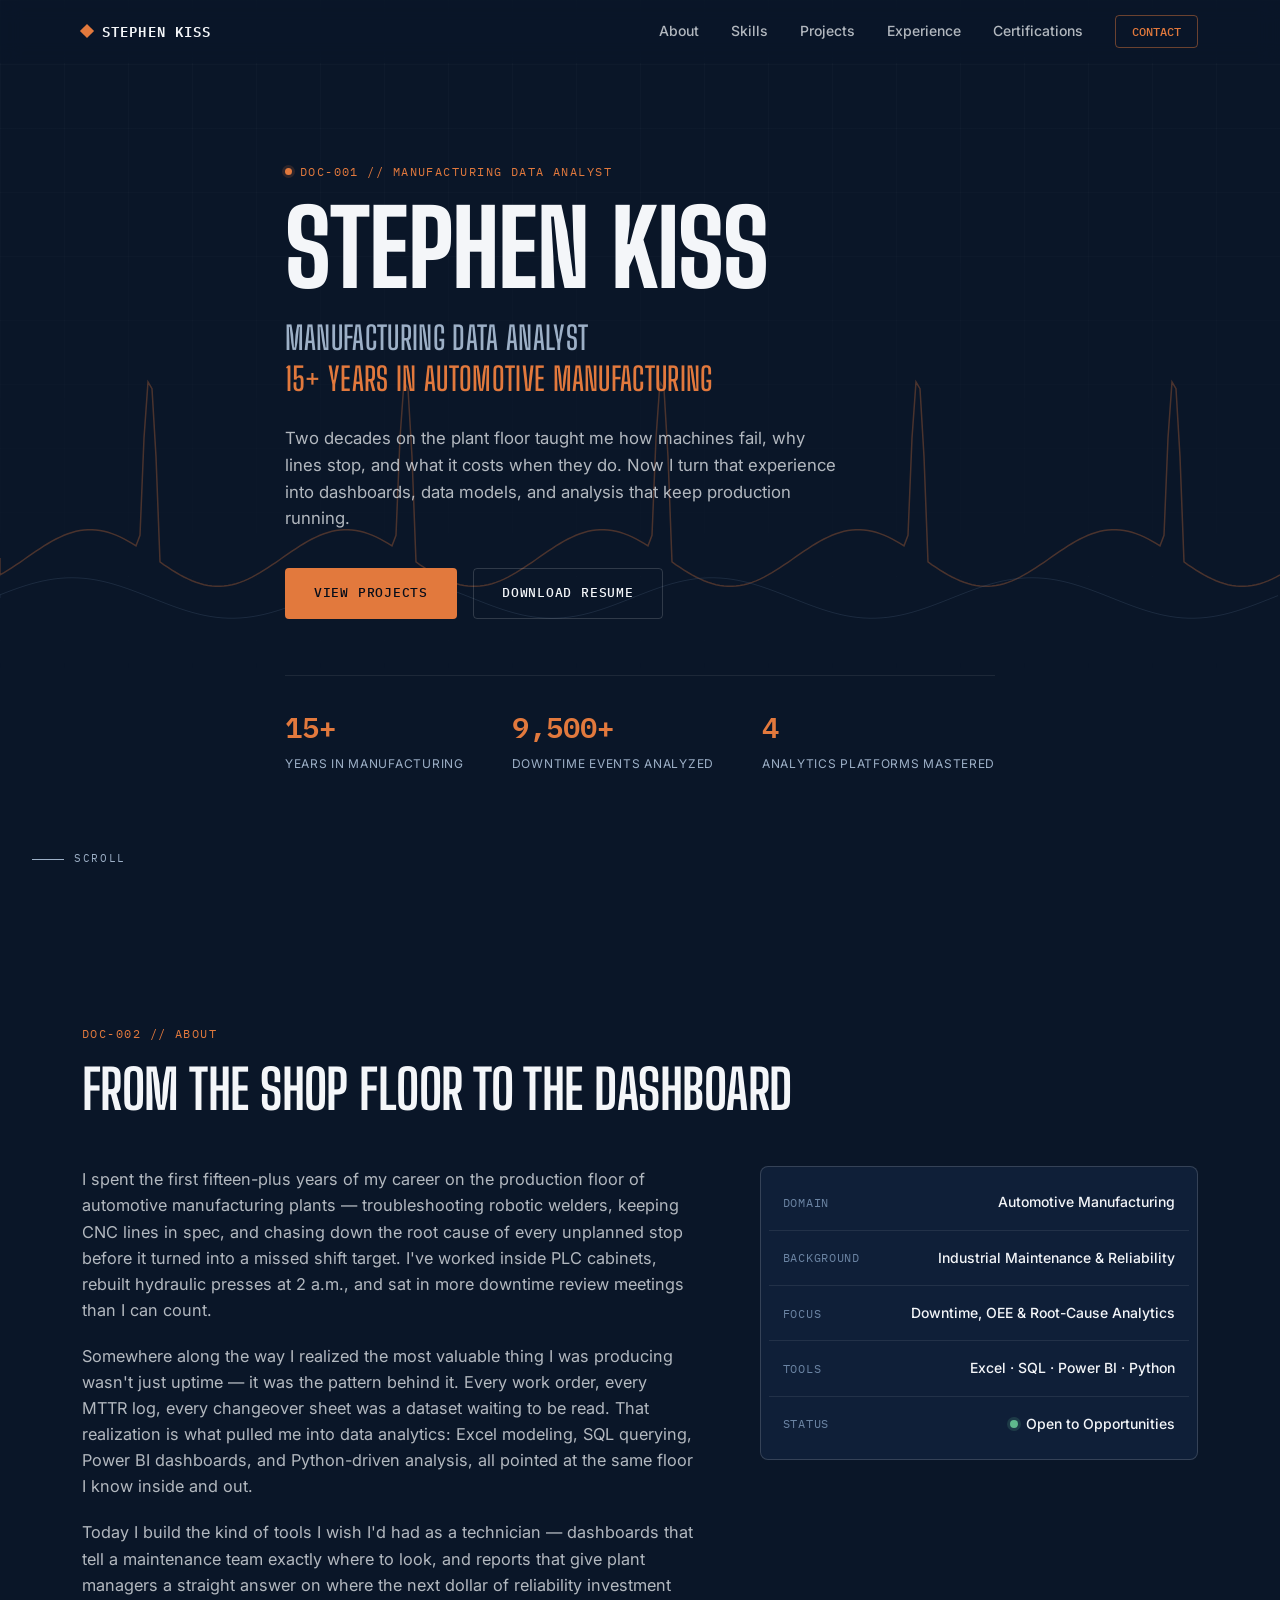
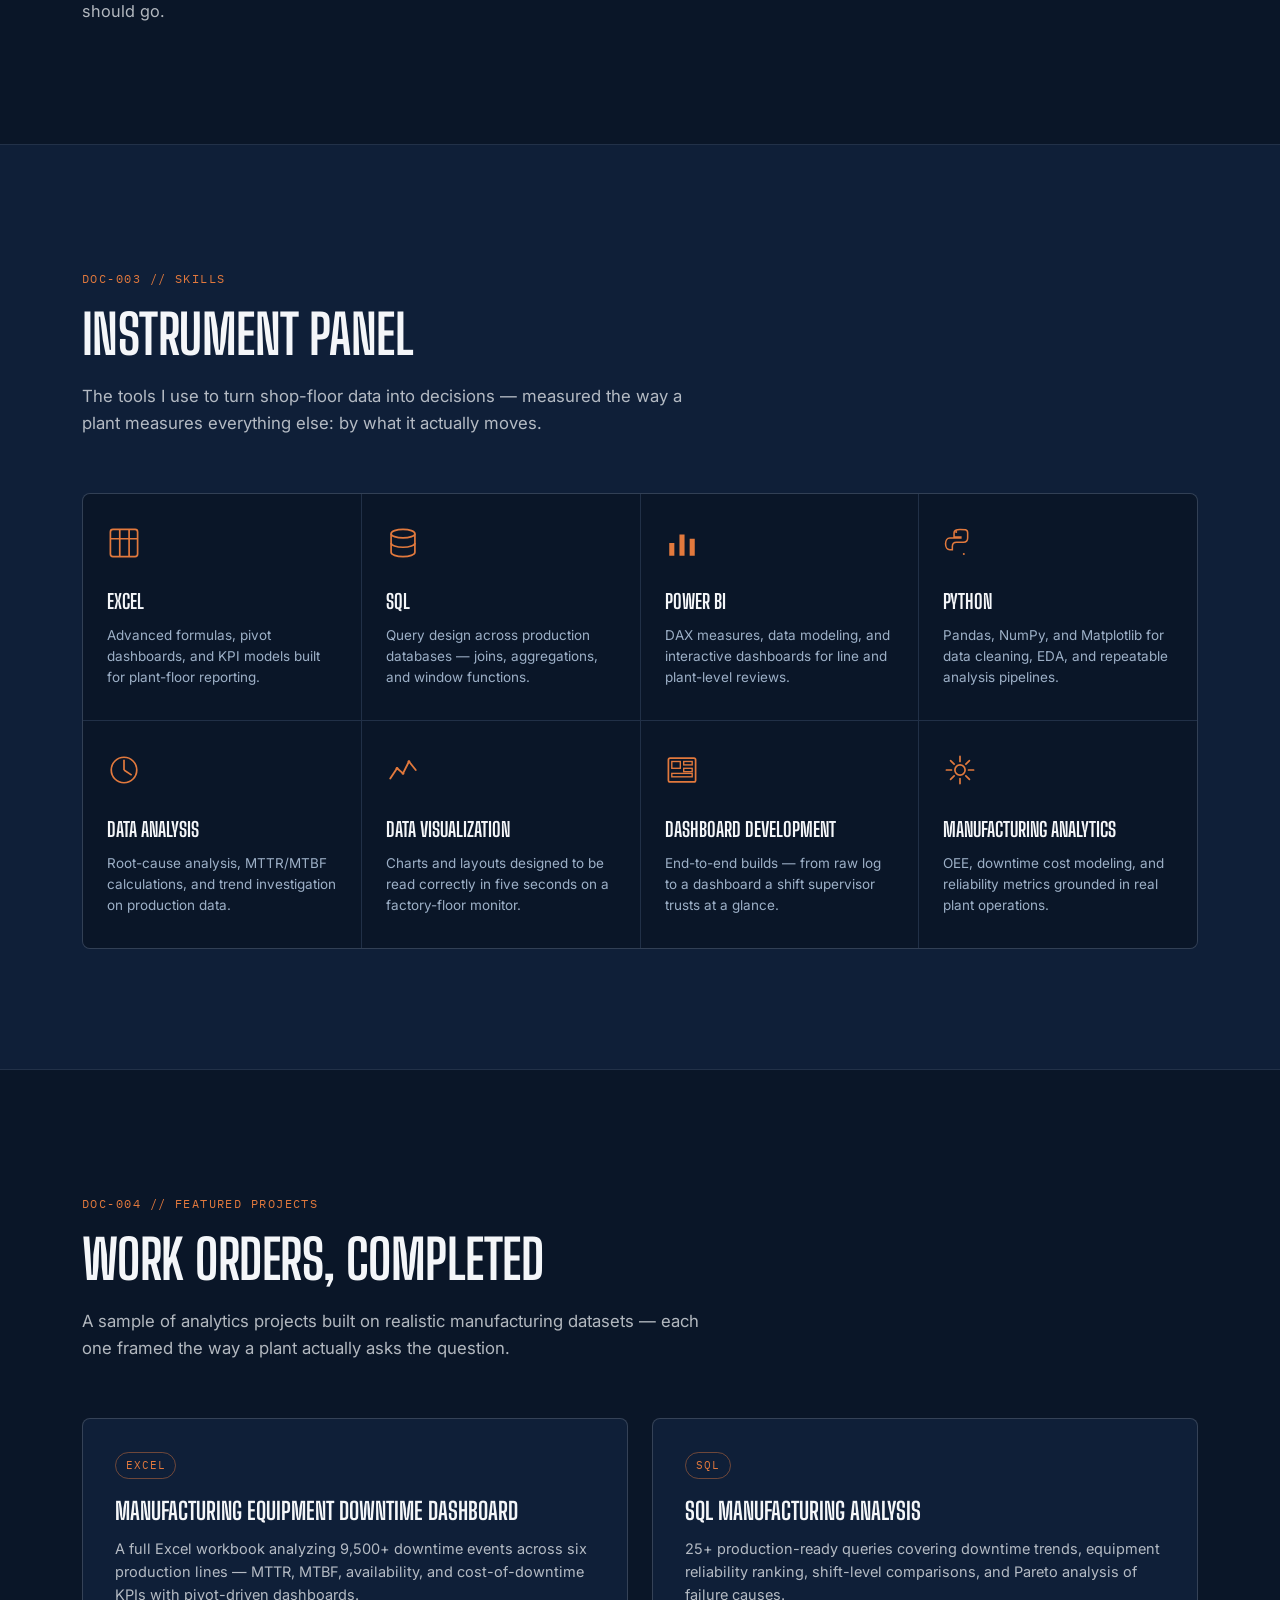
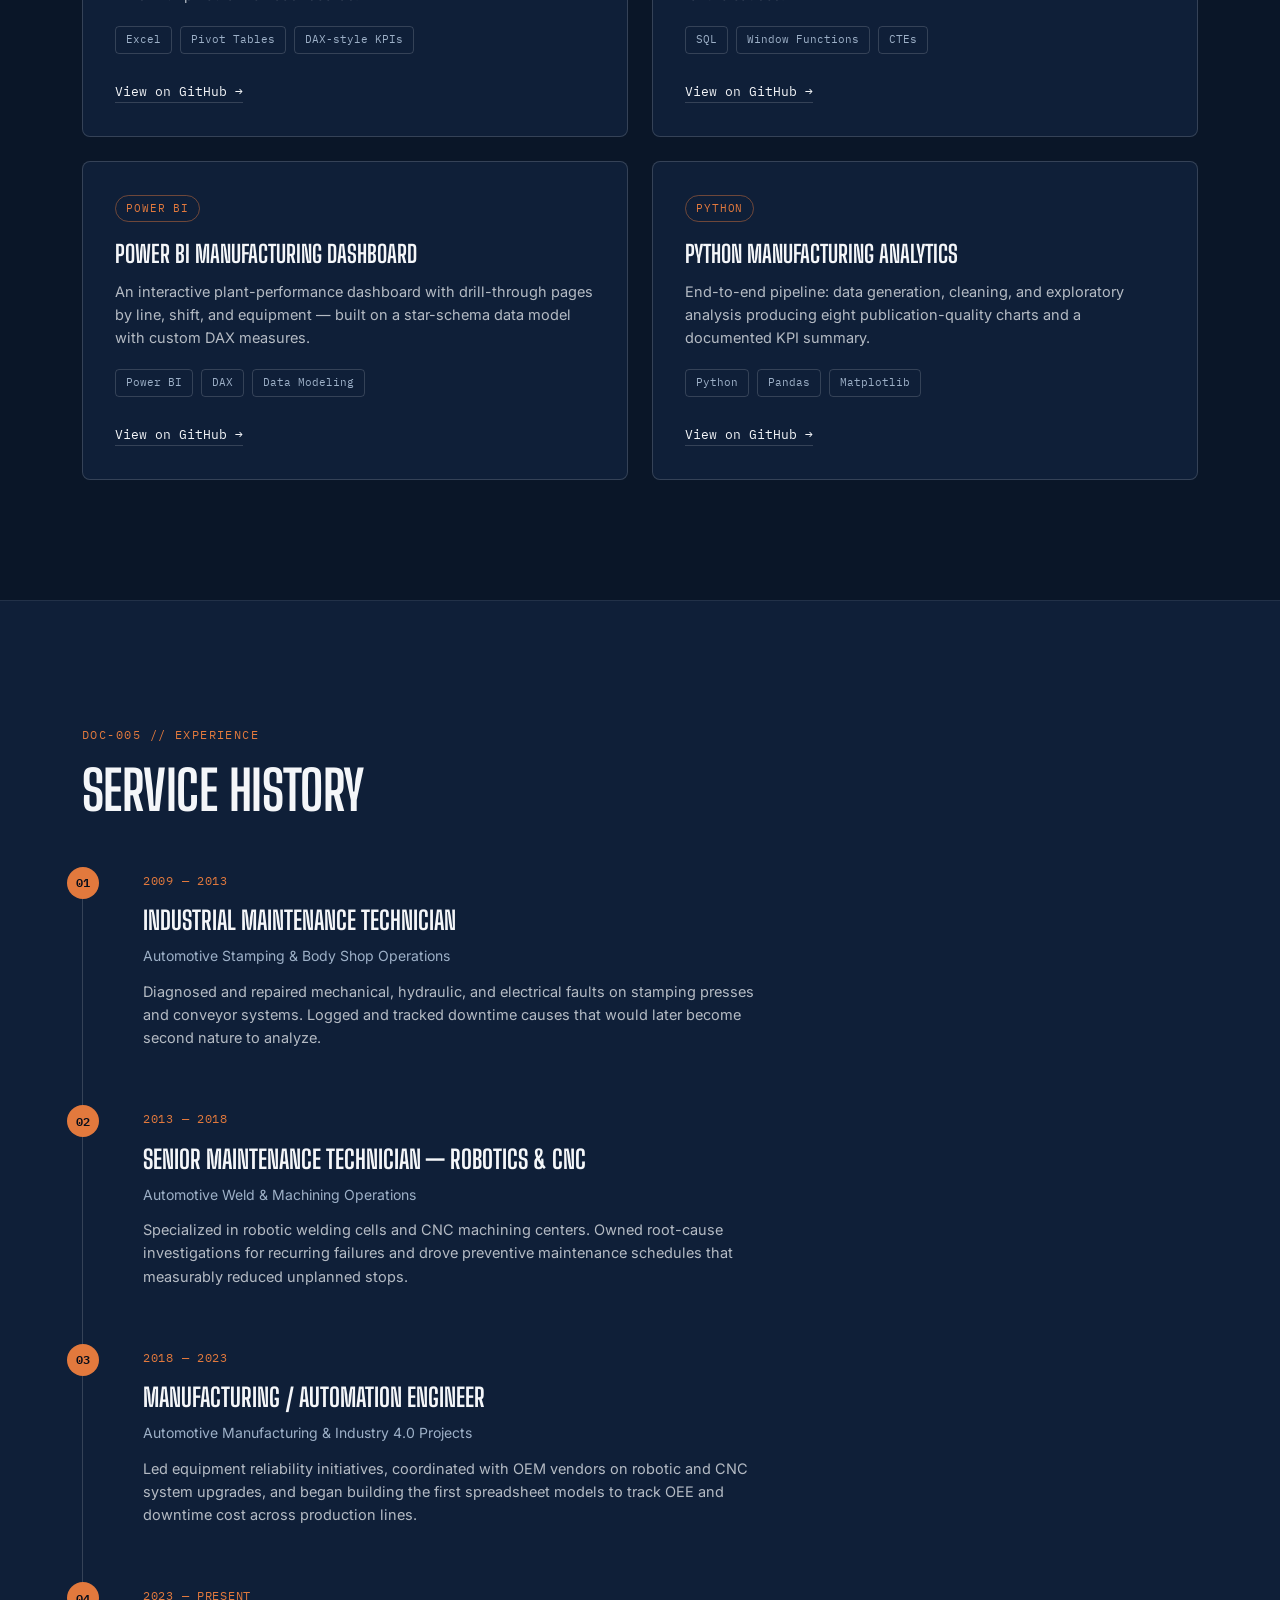
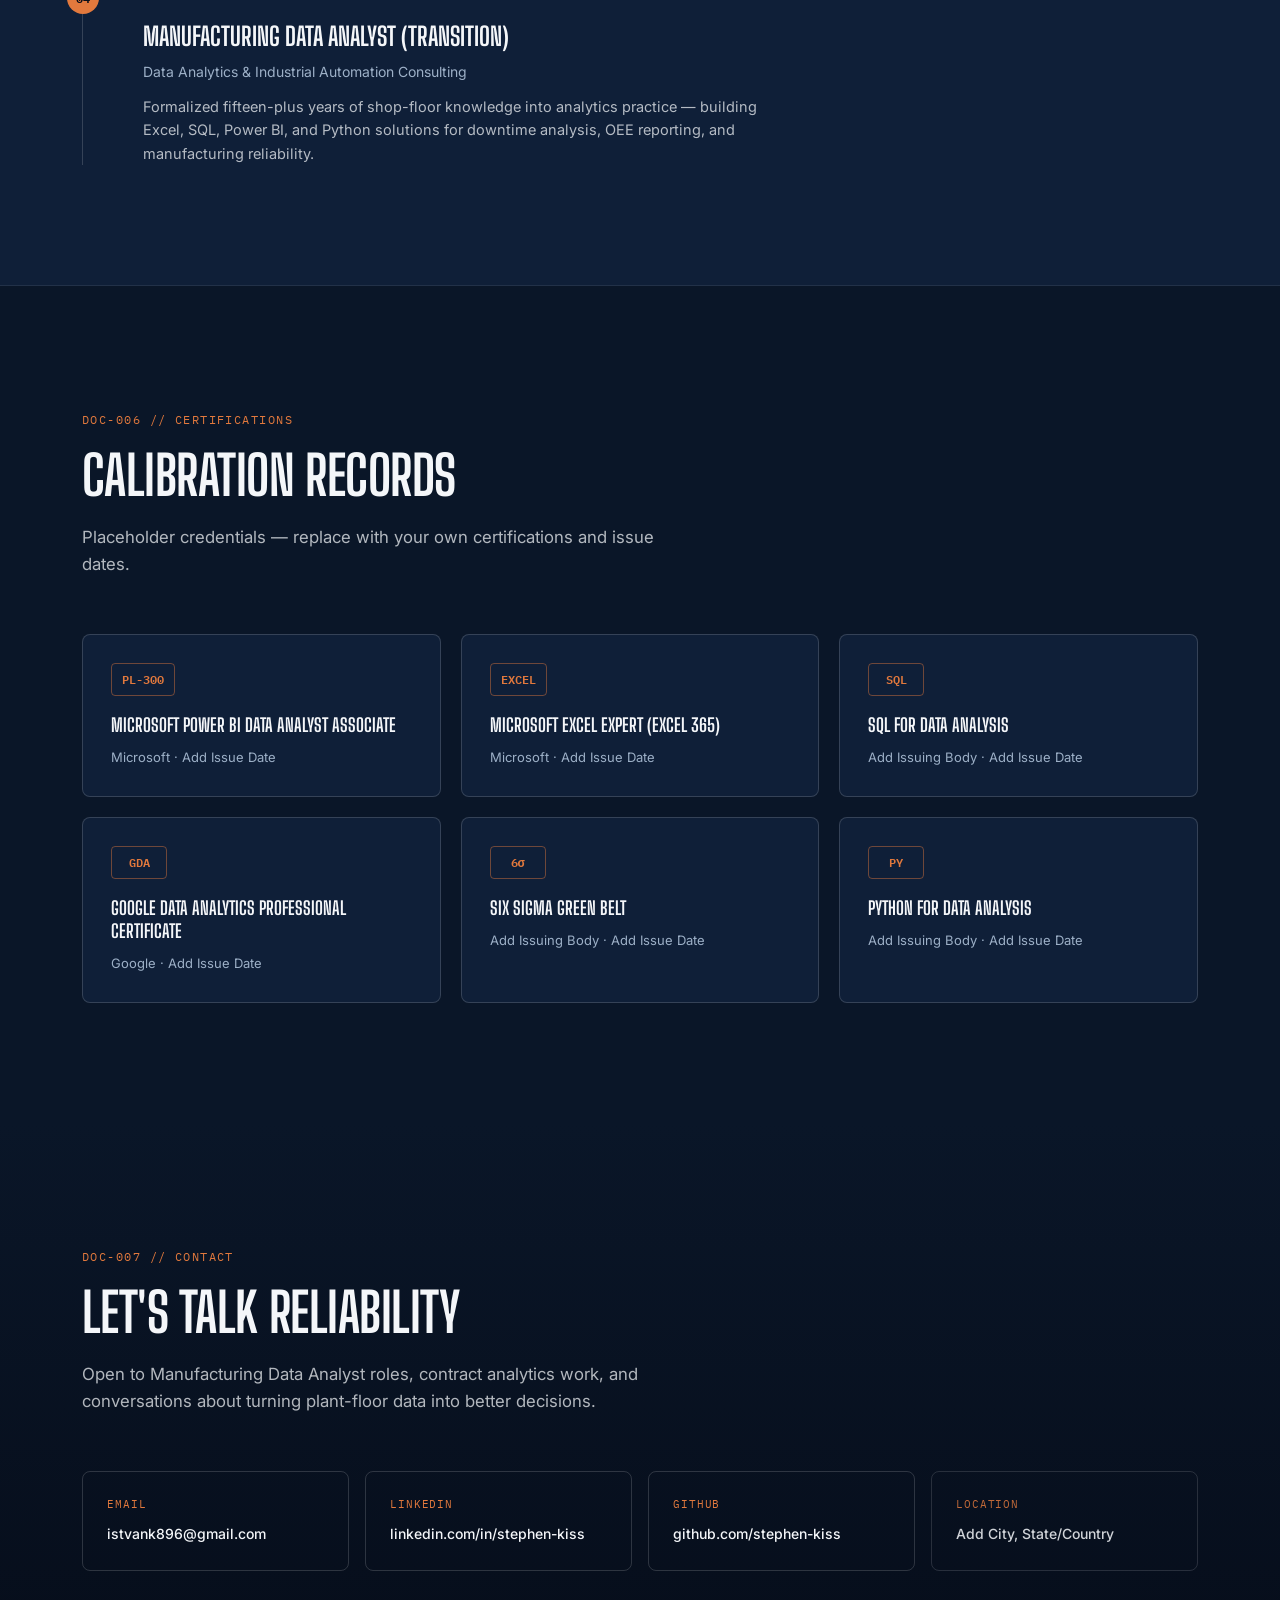
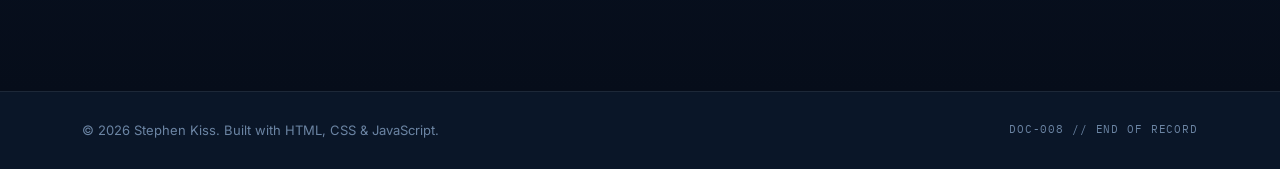
==== portfolio/index.html @ b5f0f5fe "Add files via upload" ====
<!DOCTYPE html>
<html lang="en">
<head>
  <meta charset="UTF-8">
  <meta name="viewport" content="width=device-width, initial-scale=1.0">
  <title>Stephen Kiss | Manufacturing Data Analyst</title>
  <meta name="description" content="Stephen Kiss — Manufacturing Data Analyst with 15+ years in automotive manufacturing and industrial maintenance. Specializing in Excel, SQL, Power BI, and Python for downtime, OEE, and reliability analytics.">
  <meta name="keywords" content="Manufacturing Data Analyst, Automotive Manufacturing, Industrial Maintenance, Power BI, SQL, Excel, Python, OEE, Downtime Analysis, Data Analytics">
  <meta name="author" content="Stephen Kiss">

  <!-- Open Graph -->
  <meta property="og:title" content="Stephen Kiss | Manufacturing Data Analyst">
  <meta property="og:description" content="15+ years in automotive manufacturing and industrial maintenance, now building data-driven solutions in Excel, SQL, Power BI, and Python.">
  <meta property="og:type" content="website">

  <link rel="icon" type="image/svg+xml" href="assets/favicon.svg">

  <!-- Fonts: Big Shoulders (display/industrial), Inter (body), IBM Plex Mono (data/spec labels) -->
  <link rel="preconnect" href="https://fonts.googleapis.com">
  <link rel="preconnect" href="https://fonts.gstatic.com" crossorigin>
  <link href="https://fonts.googleapis.com/css2?family=Big+Shoulders+Display:wght@600;700;800&family=Inter:wght@400;500;600;700&family=IBM+Plex+Mono:wght@400;500;600&display=swap" rel="stylesheet">

  <link rel="stylesheet" href="css/style.css">
</head>
<body>

  <!-- ===================== BLUEPRINT GRID BACKGROUND ===================== -->
  <div class="blueprint-grid" aria-hidden="true"></div>

  <!-- ===================== STICKY NAVIGATION ===================== -->
  <header class="site-header" id="site-header">
    <nav class="navbar" aria-label="Primary navigation">
      <a href="#top" class="navbar__brand">
        <span class="navbar__brand-mark" aria-hidden="true"></span>
        STEPHEN KISS
      </a>

      <button class="navbar__toggle" id="navToggle" aria-label="Toggle navigation menu" aria-expanded="false" aria-controls="navMenu">
        <span></span><span></span><span></span>
      </button>

      <ul class="navbar__menu" id="navMenu">
        <li><a href="#about" class="navbar__link">About</a></li>
        <li><a href="#skills" class="navbar__link">Skills</a></li>
        <li><a href="#projects" class="navbar__link">Projects</a></li>
        <li><a href="#experience" class="navbar__link">Experience</a></li>
        <li><a href="#certifications" class="navbar__link">Certifications</a></li>
        <li><a href="#contact" class="navbar__link navbar__link--cta">Contact</a></li>
      </ul>
    </nav>
  </header>

  <main id="top">

    <!-- ===================== HERO ===================== -->
    <section class="hero" id="hero">
      <canvas id="signalCanvas" class="hero__signal" aria-hidden="true"></canvas>

      <div class="hero__content container">
        <p class="eyebrow" data-reveal>
          <span class="eyebrow__dot" aria-hidden="true"></span>
          DOC-001 // MANUFACTURING DATA ANALYST
        </p>

        <h1 class="hero__name" data-reveal>Stephen Kiss</h1>

        <p class="hero__headline" data-reveal>
          Manufacturing Data Analyst<br>
          <span class="hero__headline-accent">15+ Years in Automotive Manufacturing</span>
        </p>

        <p class="hero__sub" data-reveal>
          Two decades on the plant floor taught me how machines fail, why lines stop,
          and what it costs when they do. Now I turn that experience into dashboards,
          data models, and analysis that keep production running.
        </p>

        <div class="hero__cta" data-reveal>
          <a href="#projects" class="btn btn--primary">View Projects</a>
          <a href="assets/Stephen-Kiss-Resume.pdf" class="btn btn--ghost" download>Download Resume</a>
        </div>

        <div class="hero__stats" data-reveal>
          <div class="stat">
            <span class="stat__value">15+</span>
            <span class="stat__label">Years in Manufacturing</span>
          </div>
          <div class="stat">
            <span class="stat__value">9,500+</span>
            <span class="stat__label">Downtime Events Analyzed</span>
          </div>
          <div class="stat">
            <span class="stat__value">4</span>
            <span class="stat__label">Analytics Platforms Mastered</span>
          </div>
        </div>
      </div>

      <a href="#about" class="scroll-cue" aria-label="Scroll to About section">
        <span class="scroll-cue__line"></span>
        SCROLL
      </a>
    </section>

    <!-- ===================== ABOUT ===================== -->
    <section class="section" id="about">
      <div class="container">
        <p class="eyebrow eyebrow--dark" data-reveal>DOC-002 // ABOUT</p>
        <h2 class="section__title" data-reveal>From the Shop Floor to the Dashboard</h2>

        <div class="about__grid">
          <div class="about__text" data-reveal>
            <p>
              I spent the first fifteen-plus years of my career on the production floor of automotive
              manufacturing plants &mdash; troubleshooting robotic welders, keeping CNC lines in
              spec, and chasing down the root cause of every unplanned stop before it turned into
              a missed shift target. I've worked inside PLC cabinets, rebuilt hydraulic presses at
              2 a.m., and sat in more downtime review meetings than I can count.
            </p>
            <p>
              Somewhere along the way I realized the most valuable thing I was producing wasn't
              just uptime &mdash; it was the pattern behind it. Every work order, every MTTR log,
              every changeover sheet was a dataset waiting to be read. That realization is what
              pulled me into data analytics: Excel modeling, SQL querying, Power BI dashboards,
              and Python-driven analysis, all pointed at the same floor I know inside and out.
            </p>
            <p>
              Today I build the kind of tools I wish I'd had as a technician &mdash; dashboards
              that tell a maintenance team exactly where to look, and reports that give plant
              managers a straight answer on where the next dollar of reliability investment
              should go.
            </p>
          </div>

          <div class="about__panel" data-reveal>
            <div class="spec-card">
              <div class="spec-card__row">
                <span class="spec-card__label">Domain</span>
                <span class="spec-card__value">Automotive Manufacturing</span>
              </div>
              <div class="spec-card__row">
                <span class="spec-card__label">Background</span>
                <span class="spec-card__value">Industrial Maintenance &amp; Reliability</span>
              </div>
              <div class="spec-card__row">
                <span class="spec-card__label">Focus</span>
                <span class="spec-card__value">Downtime, OEE &amp; Root-Cause Analytics</span>
              </div>
              <div class="spec-card__row">
                <span class="spec-card__label">Tools</span>
                <span class="spec-card__value">Excel &middot; SQL &middot; Power BI &middot; Python</span>
              </div>
              <div class="spec-card__row">
                <span class="spec-card__label">Status</span>
                <span class="spec-card__value">
                  <span class="status-dot" aria-hidden="true"></span>Open to Opportunities
                </span>
              </div>
            </div>
          </div>
        </div>
      </div>
    </section>

    <!-- ===================== SKILLS ===================== -->
    <section class="section section--alt" id="skills">
      <div class="container">
        <p class="eyebrow eyebrow--dark" data-reveal>DOC-003 // SKILLS</p>
        <h2 class="section__title" data-reveal>Instrument Panel</h2>
        <p class="section__intro" data-reveal>
          The tools I use to turn shop-floor data into decisions &mdash; measured the way a
          plant measures everything else: by what it actually moves.
        </p>

        <div class="skills-grid" data-reveal>

          <div class="skill-card">
            <svg class="skill-card__icon" viewBox="0 0 40 40" aria-hidden="true"><rect x="4" y="4" width="32" height="32" rx="3" fill="none" stroke="currentColor" stroke-width="2"/><line x1="4" y1="15" x2="36" y2="15" stroke="currentColor" stroke-width="2"/><line x1="15" y1="4" x2="15" y2="36" stroke="currentColor" stroke-width="2"/><line x1="26" y1="4" x2="26" y2="36" stroke="currentColor" stroke-width="2"/></svg>
            <h3 class="skill-card__title">Excel</h3>
            <p class="skill-card__desc">Advanced formulas, pivot dashboards, and KPI models built for plant-floor reporting.</p>
          </div>

          <div class="skill-card">
            <svg class="skill-card__icon" viewBox="0 0 40 40" aria-hidden="true"><ellipse cx="20" cy="9" rx="14" ry="5" fill="none" stroke="currentColor" stroke-width="2"/><path d="M6 9v22c0 2.8 6.3 5 14 5s14-2.2 14-5V9" fill="none" stroke="currentColor" stroke-width="2"/><path d="M6 20c0 2.8 6.3 5 14 5s14-2.2 14-5" fill="none" stroke="currentColor" stroke-width="2"/></svg>
            <h3 class="skill-card__title">SQL</h3>
            <p class="skill-card__desc">Query design across production databases &mdash; joins, aggregations, and window functions.</p>
          </div>

          <div class="skill-card">
            <svg class="skill-card__icon" viewBox="0 0 40 40" aria-hidden="true"><rect x="5" y="20" width="6" height="15" fill="currentColor"/><rect x="17" y="10" width="6" height="25" fill="currentColor"/><rect x="29" y="15" width="6" height="20" fill="currentColor"/></svg>
            <h3 class="skill-card__title">Power BI</h3>
            <p class="skill-card__desc">DAX measures, data modeling, and interactive dashboards for line and plant-level reviews.</p>
          </div>

          <div class="skill-card">
            <svg class="skill-card__icon" viewBox="0 0 40 40" aria-hidden="true"><path d="M20 4c-4 0-7 1-7 4v5h8v1H8c-3 0-5 3-5 7s2 7 5 7h3v-4c0-3 2-5 5-5h8c3 0 5-2 5-5V8c0-4-4-4-9-4z" fill="none" stroke="currentColor" stroke-width="1.8"/><circle cx="15.5" cy="7" r="1.2" fill="currentColor"/><circle cx="24.5" cy="33" r="1.2" fill="currentColor"/></svg>
            <h3 class="skill-card__title">Python</h3>
            <p class="skill-card__desc">Pandas, NumPy, and Matplotlib for data cleaning, EDA, and repeatable analysis pipelines.</p>
          </div>

          <div class="skill-card">
            <svg class="skill-card__icon" viewBox="0 0 40 40" aria-hidden="true"><circle cx="20" cy="20" r="15" fill="none" stroke="currentColor" stroke-width="2"/><path d="M20 20 L20 8" stroke="currentColor" stroke-width="2"/><path d="M20 20 L29 26" stroke="currentColor" stroke-width="2"/></svg>
            <h3 class="skill-card__title">Data Analysis</h3>
            <p class="skill-card__desc">Root-cause analysis, MTTR/MTBF calculations, and trend investigation on production data.</p>
          </div>

          <div class="skill-card">
            <svg class="skill-card__icon" viewBox="0 0 40 40" aria-hidden="true"><path d="M5 30 L13 18 L20 24 L27 10 L35 20" fill="none" stroke="currentColor" stroke-width="2.2" stroke-linejoin="round" stroke-linecap="round"/><circle cx="13" cy="18" r="1.6" fill="currentColor"/><circle cx="20" cy="24" r="1.6" fill="currentColor"/><circle cx="27" cy="10" r="1.6" fill="currentColor"/></svg>
            <h3 class="skill-card__title">Data Visualization</h3>
            <p class="skill-card__desc">Charts and layouts designed to be read correctly in five seconds on a factory-floor monitor.</p>
          </div>

          <div class="skill-card">
            <svg class="skill-card__icon" viewBox="0 0 40 40" aria-hidden="true"><rect x="4" y="6" width="32" height="28" rx="2" fill="none" stroke="currentColor" stroke-width="2"/><rect x="8" y="10" width="10" height="8" fill="none" stroke="currentColor" stroke-width="1.6"/><rect x="22" y="10" width="10" height="4" fill="none" stroke="currentColor" stroke-width="1.6"/><rect x="22" y="18" width="10" height="4" fill="none" stroke="currentColor" stroke-width="1.6"/><rect x="8" y="24" width="24" height="4" fill="none" stroke="currentColor" stroke-width="1.6"/></svg>
            <h3 class="skill-card__title">Dashboard Development</h3>
            <p class="skill-card__desc">End-to-end builds &mdash; from raw log to a dashboard a shift supervisor trusts at a glance.</p>
          </div>

          <div class="skill-card">
            <svg class="skill-card__icon" viewBox="0 0 40 40" aria-hidden="true"><circle cx="20" cy="20" r="6" fill="none" stroke="currentColor" stroke-width="2"/><path d="M20 4v6M20 30v6M4 20h6M30 20h6M8.9 8.9l4.2 4.2M26.9 26.9l4.2 4.2M8.9 31.1l4.2-4.2M26.9 13.1l4.2-4.2" stroke="currentColor" stroke-width="2" stroke-linecap="round"/></svg>
            <h3 class="skill-card__title">Manufacturing Analytics</h3>
            <p class="skill-card__desc">OEE, downtime cost modeling, and reliability metrics grounded in real plant operations.</p>
          </div>

        </div>
      </div>
    </section>

    <!-- ===================== FEATURED PROJECTS ===================== -->
    <section class="section" id="projects">
      <div class="container">
        <p class="eyebrow eyebrow--dark" data-reveal>DOC-004 // FEATURED PROJECTS</p>
        <h2 class="section__title" data-reveal>Work Orders, Completed</h2>
        <p class="section__intro" data-reveal>
          A sample of analytics projects built on realistic manufacturing datasets &mdash;
          each one framed the way a plant actually asks the question.
        </p>

        <div class="projects-grid" data-reveal>

          <article class="project-card">
            <div class="project-card__corner project-card__corner--tl" aria-hidden="true"></div>
            <div class="project-card__corner project-card__corner--br" aria-hidden="true"></div>
            <span class="project-card__tag">EXCEL</span>
            <h3 class="project-card__title">Manufacturing Equipment Downtime Dashboard</h3>
            <p class="project-card__desc">
              A full Excel workbook analyzing 9,500+ downtime events across six production lines &mdash;
              MTTR, MTBF, availability, and cost-of-downtime KPIs with pivot-driven dashboards.
            </p>
            <ul class="project-card__stack">
              <li>Excel</li><li>Pivot Tables</li><li>DAX-style KPIs</li>
            </ul>
            <a href="#" class="project-card__link">View on GitHub &rarr;</a>
          </article>

          <article class="project-card">
            <div class="project-card__corner project-card__corner--tl" aria-hidden="true"></div>
            <div class="project-card__corner project-card__corner--br" aria-hidden="true"></div>
            <span class="project-card__tag">SQL</span>
            <h3 class="project-card__title">SQL Manufacturing Analysis</h3>
            <p class="project-card__desc">
              25+ production-ready queries covering downtime trends, equipment reliability ranking,
              shift-level comparisons, and Pareto analysis of failure causes.
            </p>
            <ul class="project-card__stack">
              <li>SQL</li><li>Window Functions</li><li>CTEs</li>
            </ul>
            <a href="#" class="project-card__link">View on GitHub &rarr;</a>
          </article>

          <article class="project-card">
            <div class="project-card__corner project-card__corner--tl" aria-hidden="true"></div>
            <div class="project-card__corner project-card__corner--br" aria-hidden="true"></div>
            <span class="project-card__tag">POWER BI</span>
            <h3 class="project-card__title">Power BI Manufacturing Dashboard</h3>
            <p class="project-card__desc">
              An interactive plant-performance dashboard with drill-through pages by line, shift,
              and equipment &mdash; built on a star-schema data model with custom DAX measures.
            </p>
            <ul class="project-card__stack">
              <li>Power BI</li><li>DAX</li><li>Data Modeling</li>
            </ul>
            <a href="#" class="project-card__link">View on GitHub &rarr;</a>
          </article>

          <article class="project-card">
            <div class="project-card__corner project-card__corner--tl" aria-hidden="true"></div>
            <div class="project-card__corner project-card__corner--br" aria-hidden="true"></div>
            <span class="project-card__tag">PYTHON</span>
            <h3 class="project-card__title">Python Manufacturing Analytics</h3>
            <p class="project-card__desc">
              End-to-end pipeline: data generation, cleaning, and exploratory analysis producing
              eight publication-quality charts and a documented KPI summary.
            </p>
            <ul class="project-card__stack">
              <li>Python</li><li>Pandas</li><li>Matplotlib</li>
            </ul>
            <a href="#" class="project-card__link">View on GitHub &rarr;</a>
          </article>

        </div>
      </div>
    </section>

    <!-- ===================== EXPERIENCE TIMELINE ===================== -->
    <section class="section section--alt" id="experience">
      <div class="container">
        <p class="eyebrow eyebrow--dark" data-reveal>DOC-005 // EXPERIENCE</p>
        <h2 class="section__title" data-reveal>Service History</h2>

        <ol class="timeline" data-reveal>
          <li class="timeline__item">
            <span class="timeline__marker">01</span>
            <div class="timeline__content">
              <span class="timeline__date">2009 &mdash; 2013</span>
              <h3 class="timeline__role">Industrial Maintenance Technician</h3>
              <p class="timeline__org">Automotive Stamping &amp; Body Shop Operations</p>
              <p class="timeline__desc">
                Diagnosed and repaired mechanical, hydraulic, and electrical faults on stamping
                presses and conveyor systems. Logged and tracked downtime causes that would later
                become second nature to analyze.
              </p>
            </div>
          </li>

          <li class="timeline__item">
            <span class="timeline__marker">02</span>
            <div class="timeline__content">
              <span class="timeline__date">2013 &mdash; 2018</span>
              <h3 class="timeline__role">Senior Maintenance Technician &mdash; Robotics &amp; CNC</h3>
              <p class="timeline__org">Automotive Weld &amp; Machining Operations</p>
              <p class="timeline__desc">
                Specialized in robotic welding cells and CNC machining centers. Owned root-cause
                investigations for recurring failures and drove preventive maintenance schedules
                that measurably reduced unplanned stops.
              </p>
            </div>
          </li>

          <li class="timeline__item">
            <span class="timeline__marker">03</span>
            <div class="timeline__content">
              <span class="timeline__date">2018 &mdash; 2023</span>
              <h3 class="timeline__role">Manufacturing / Automation Engineer</h3>
              <p class="timeline__org">Automotive Manufacturing &amp; Industry 4.0 Projects</p>
              <p class="timeline__desc">
                Led equipment reliability initiatives, coordinated with OEM vendors on robotic
                and CNC system upgrades, and began building the first spreadsheet models to
                track OEE and downtime cost across production lines.
              </p>
            </div>
          </li>

          <li class="timeline__item">
            <span class="timeline__marker">04</span>
            <div class="timeline__content">
              <span class="timeline__date">2023 &mdash; Present</span>
              <h3 class="timeline__role">Manufacturing Data Analyst (Transition)</h3>
              <p class="timeline__org">Data Analytics &amp; Industrial Automation Consulting</p>
              <p class="timeline__desc">
                Formalized fifteen-plus years of shop-floor knowledge into analytics practice &mdash;
                building Excel, SQL, Power BI, and Python solutions for downtime analysis, OEE
                reporting, and manufacturing reliability.
              </p>
            </div>
          </li>
        </ol>
      </div>
    </section>

    <!-- ===================== CERTIFICATIONS ===================== -->
    <section class="section" id="certifications">
      <div class="container">
        <p class="eyebrow eyebrow--dark" data-reveal>DOC-006 // CERTIFICATIONS</p>
        <h2 class="section__title" data-reveal>Calibration Records</h2>
        <p class="section__intro" data-reveal>
          Placeholder credentials &mdash; replace with your own certifications and issue dates.
        </p>

        <div class="certs-grid" data-reveal>
          <div class="cert-card">
            <span class="cert-card__badge">PL-300</span>
            <h3 class="cert-card__title">Microsoft Power BI Data Analyst Associate</h3>
            <p class="cert-card__issuer">Microsoft &middot; Add Issue Date</p>
          </div>
          <div class="cert-card">
            <span class="cert-card__badge">EXCEL</span>
            <h3 class="cert-card__title">Microsoft Excel Expert (Excel 365)</h3>
            <p class="cert-card__issuer">Microsoft &middot; Add Issue Date</p>
          </div>
          <div class="cert-card">
            <span class="cert-card__badge">SQL</span>
            <h3 class="cert-card__title">SQL for Data Analysis</h3>
            <p class="cert-card__issuer">Add Issuing Body &middot; Add Issue Date</p>
          </div>
          <div class="cert-card">
            <span class="cert-card__badge">GDA</span>
            <h3 class="cert-card__title">Google Data Analytics Professional Certificate</h3>
            <p class="cert-card__issuer">Google &middot; Add Issue Date</p>
          </div>
          <div class="cert-card">
            <span class="cert-card__badge">6&sigma;</span>
            <h3 class="cert-card__title">Six Sigma Green Belt</h3>
            <p class="cert-card__issuer">Add Issuing Body &middot; Add Issue Date</p>
          </div>
          <div class="cert-card">
            <span class="cert-card__badge">PY</span>
            <h3 class="cert-card__title">Python for Data Analysis</h3>
            <p class="cert-card__issuer">Add Issuing Body &middot; Add Issue Date</p>
          </div>
        </div>
      </div>
    </section>

    <!-- ===================== CONTACT ===================== -->
    <section class="section section--contact" id="contact">
      <div class="container">
        <p class="eyebrow" data-reveal>DOC-007 // CONTACT</p>
        <h2 class="section__title section__title--light" data-reveal>Let's Talk Reliability</h2>
        <p class="section__intro section__intro--light" data-reveal>
          Open to Manufacturing Data Analyst roles, contract analytics work, and conversations
          about turning plant-floor data into better decisions.
        </p>

        <div class="contact-grid" data-reveal>
          <a href="mailto:istvank896@gmail.com" class="contact-card">
            <span class="contact-card__label">Email</span>
            <span class="contact-card__value">istvank896@gmail.com</span>
          </a>
          <a href="https://www.linkedin.com/in/kiss-istvan-a5072ab1/" target="_blank" rel="noopener noreferrer" class="contact-card">
            <span class="contact-card__label">LinkedIn</span>
            <span class="contact-card__value">linkedin.com/in/stephen-kiss</span>
          </a>
          <a href="https://github.com/stephen-kiss" target="_blank" rel="noopener noreferrer" class="contact-card">
            <span class="contact-card__label">GitHub</span>
            <span class="contact-card__value">github.com/stephen-kiss</span>
          </a>
          <div class="contact-card contact-card--static">
            <span class="contact-card__label">Location</span>
            <span class="contact-card__value">Add City, State/Country</span>
          </div>
        </div>
      </div>
    </section>

  </main>

  <!-- ===================== FOOTER ===================== -->
  <footer class="site-footer">
    <div class="container site-footer__inner">
      <p>&copy; <span id="year"></span> Stephen Kiss. Built with HTML, CSS &amp; JavaScript.</p>
      <p class="site-footer__meta">DOC-008 // END OF RECORD</p>
    </div>
  </footer>

  <!-- ===================== BACK TO TOP ===================== -->
  <button id="backToTop" class="back-to-top" aria-label="Back to top">&uarr;</button>

  <script src="js/script.js"></script>
</body>
</html>
---- portfolio/css/style.css ----
/* ==========================================================================
   STEPHEN KISS — MANUFACTURING DATA ANALYST PORTFOLIO
   Design system: "Shop-floor blueprint" — deep navy, white, muted industrial
   orange. Big Shoulders Display for headlines, Inter for body copy,
   IBM Plex Mono for spec-sheet labels and data figures.
   ========================================================================== */

/* ---------------------------- DESIGN TOKENS ---------------------------- */
:root {
  /* Color */
  --color-navy-950: #060d1a;
  --color-navy-900: #0a1628;
  --color-navy-800: #0f1f38;
  --color-navy-700: #16304f;
  --color-steel-400: #6b84a3;
  --color-steel-300: #9db0c7;
  --color-white: #f4f6f9;
  --color-white-dim: rgba(244, 246, 249, 0.72);
  --color-accent: #e2793d;
  --color-accent-dim: rgba(226, 121, 61, 0.16);
  --color-accent-line: rgba(226, 121, 61, 0.45);
  --color-line: rgba(244, 246, 249, 0.08);
  --color-line-strong: rgba(244, 246, 249, 0.16);
  --color-success: #5fb98c;

  /* Type */
  --font-display: 'Big Shoulders Display', sans-serif;
  --font-body: 'Inter', -apple-system, BlinkMacSystemFont, sans-serif;
  --font-mono: 'IBM Plex Mono', 'Courier New', monospace;

  /* Layout */
  --container-w: 1180px;
  --radius-sm: 4px;
  --radius-md: 8px;
  --transition-base: 220ms cubic-bezier(0.4, 0, 0.2, 1);
}

/* ---------------------------- RESET ---------------------------- */
*, *::before, *::after { box-sizing: border-box; }
html { scroll-behavior: smooth; }
body {
  margin: 0;
  background: var(--color-navy-900);
  color: var(--color-white);
  font-family: var(--font-body);
  font-size: 16px;
  line-height: 1.6;
  -webkit-font-smoothing: antialiased;
}
img { max-width: 100%; display: block; }
a { color: inherit; text-decoration: none; }
ul, ol { list-style: none; margin: 0; padding: 0; }
h1, h2, h3, p { margin: 0; }
button { font-family: inherit; cursor: pointer; }

@media (prefers-reduced-motion: reduce) {
  html { scroll-behavior: auto; }
  *, *::before, *::after {
    animation-duration: 0.01ms !important;
    animation-iteration-count: 1 !important;
    transition-duration: 0.01ms !important;
    scroll-behavior: auto !important;
  }
}

/* Visible keyboard focus */
a:focus-visible,
button:focus-visible {
  outline: 2px solid var(--color-accent);
  outline-offset: 3px;
  border-radius: var(--radius-sm);
}

.container {
  max-width: var(--container-w);
  margin: 0 auto;
  padding: 0 32px;
}

/* ---------------------------- BLUEPRINT GRID BACKDROP ---------------------------- */
.blueprint-grid {
  position: fixed;
  inset: 0;
  z-index: -1;
  pointer-events: none;
  background-image:
    linear-gradient(var(--color-line) 1px, transparent 1px),
    linear-gradient(90deg, var(--color-line) 1px, transparent 1px);
  background-size: 64px 64px;
  opacity: 0.5;
  mask-image: linear-gradient(to bottom, rgba(0,0,0,0.6) 0%, transparent 85%);
}

/* ---------------------------- EYEBROW / SPEC LABELS ---------------------------- */
.eyebrow {
  display: inline-flex;
  align-items: center;
  gap: 8px;
  font-family: var(--font-mono);
  font-size: 12px;
  letter-spacing: 0.12em;
  color: var(--color-accent);
  margin-bottom: 18px;
  text-transform: uppercase;
}
.eyebrow--dark { color: var(--color-accent); }
.eyebrow__dot {
  width: 7px;
  height: 7px;
  border-radius: 50%;
  background: var(--color-accent);
  box-shadow: 0 0 0 3px var(--color-accent-dim);
  animation: pulse-dot 2.4s ease-in-out infinite;
}
@keyframes pulse-dot {
  0%, 100% { opacity: 1; }
  50% { opacity: 0.4; }
}

/* ---------------------------- BUTTONS ---------------------------- */
.btn {
  display: inline-flex;
  align-items: center;
  justify-content: center;
  padding: 14px 28px;
  font-family: var(--font-mono);
  font-size: 13px;
  font-weight: 500;
  letter-spacing: 0.06em;
  text-transform: uppercase;
  border-radius: var(--radius-sm);
  border: 1px solid transparent;
  transition: transform var(--transition-base), background var(--transition-base), border-color var(--transition-base);
}
.btn--primary {
  background: var(--color-accent);
  color: var(--color-navy-950);
}
.btn--primary:hover {
  transform: translateY(-2px);
  background: #ef8b52;
}
.btn--ghost {
  border-color: var(--color-line-strong);
  color: var(--color-white);
}
.btn--ghost:hover {
  border-color: var(--color-accent);
  color: var(--color-accent);
  transform: translateY(-2px);
}

/* ==========================================================================
   NAVIGATION
   ========================================================================== */
.site-header {
  position: fixed;
  top: 0;
  left: 0;
  right: 0;
  z-index: 100;
  background: rgba(10, 22, 40, 0.65);
  backdrop-filter: blur(10px);
  -webkit-backdrop-filter: blur(10px);
  border-bottom: 1px solid transparent;
  transition: border-color var(--transition-base), background var(--transition-base);
}
.site-header.is-scrolled {
  border-bottom-color: var(--color-line);
  background: rgba(10, 22, 40, 0.9);
}
.navbar {
  max-width: var(--container-w);
  margin: 0 auto;
  padding: 18px 32px;
  display: flex;
  align-items: center;
  justify-content: space-between;
}
.navbar__brand {
  display: flex;
  align-items: center;
  gap: 10px;
  font-family: var(--font-mono);
  font-size: 14px;
  font-weight: 600;
  letter-spacing: 0.08em;
  color: var(--color-white);
}
.navbar__brand-mark {
  width: 10px;
  height: 10px;
  background: var(--color-accent);
  transform: rotate(45deg);
}
.navbar__menu {
  display: flex;
  align-items: center;
  gap: 32px;
}
.navbar__link {
  font-size: 14px;
  font-weight: 500;
  color: var(--color-white-dim);
  position: relative;
  padding: 4px 0;
  transition: color var(--transition-base);
}
.navbar__link::after {
  content: '';
  position: absolute;
  left: 0;
  bottom: -2px;
  width: 0;
  height: 1px;
  background: var(--color-accent);
  transition: width var(--transition-base);
}
.navbar__link:hover { color: var(--color-white); }
.navbar__link:hover::after { width: 100%; }
.navbar__link--cta {
  padding: 8px 16px;
  border: 1px solid var(--color-accent-line);
  border-radius: var(--radius-sm);
  color: var(--color-accent);
  font-family: var(--font-mono);
  font-size: 12px;
  text-transform: uppercase;
}
.navbar__link--cta::after { display: none; }
.navbar__link--cta:hover { background: var(--color-accent-dim); }

.navbar__toggle {
  display: none;
  flex-direction: column;
  gap: 5px;
  background: none;
  border: none;
  padding: 6px;
}
.navbar__toggle span {
  width: 24px;
  height: 2px;
  background: var(--color-white);
  transition: transform var(--transition-base), opacity var(--transition-base);
}
.navbar__toggle[aria-expanded="true"] span:nth-child(1) { transform: translateY(7px) rotate(45deg); }
.navbar__toggle[aria-expanded="true"] span:nth-child(2) { opacity: 0; }
.navbar__toggle[aria-expanded="true"] span:nth-child(3) { transform: translateY(-7px) rotate(-45deg); }

/* ==========================================================================
   HERO
   ========================================================================== */
.hero {
  position: relative;
  min-height: 100vh;
  display: flex;
  align-items: center;
  overflow: hidden;
  padding-top: 90px;
}
.hero__signal {
  position: absolute;
  inset: 0;
  width: 100%;
  height: 100%;
  opacity: 0.55;
}
.hero__content {
  position: relative;
  z-index: 2;
  padding-bottom: 60px;
}
.hero__name {
  font-family: var(--font-display);
  font-weight: 800;
  font-size: clamp(3.2rem, 9vw, 6.5rem);
  line-height: 0.95;
  letter-spacing: -0.01em;
  text-transform: uppercase;
  margin-bottom: 20px;
}
.hero__headline {
  font-family: var(--font-display);
  font-weight: 600;
  font-size: clamp(1.4rem, 3vw, 2rem);
  line-height: 1.3;
  color: var(--color-steel-300);
  text-transform: uppercase;
  letter-spacing: 0.01em;
  margin-bottom: 24px;
}
.hero__headline-accent { color: var(--color-accent); }
.hero__sub {
  max-width: 560px;
  color: var(--color-white-dim);
  font-size: 1.05rem;
  margin-bottom: 36px;
}
.hero__cta {
  display: flex;
  gap: 16px;
  flex-wrap: wrap;
  margin-bottom: 56px;
}
.hero__stats {
  display: flex;
  gap: 48px;
  flex-wrap: wrap;
  border-top: 1px solid var(--color-line);
  padding-top: 28px;
}
.stat { display: flex; flex-direction: column; gap: 4px; }
.stat__value {
  font-family: var(--font-mono);
  font-size: 1.8rem;
  font-weight: 600;
  color: var(--color-accent);
}
.stat__label {
  font-size: 12px;
  color: var(--color-steel-300);
  text-transform: uppercase;
  letter-spacing: 0.06em;
}

.scroll-cue {
  position: absolute;
  bottom: 32px;
  left: 32px;
  display: flex;
  align-items: center;
  gap: 10px;
  font-family: var(--font-mono);
  font-size: 11px;
  letter-spacing: 0.15em;
  color: var(--color-steel-300);
  z-index: 2;
}
.scroll-cue__line {
  width: 32px;
  height: 1px;
  background: var(--color-steel-300);
  position: relative;
  overflow: hidden;
}
.scroll-cue__line::after {
  content: '';
  position: absolute;
  left: -100%;
  top: 0;
  width: 100%;
  height: 100%;
  background: var(--color-accent);
  animation: scroll-cue-move 1.8s ease-in-out infinite;
}
@keyframes scroll-cue-move {
  0% { left: -100%; }
  50% { left: 0; }
  100% { left: 100%; }
}

/* ==========================================================================
   SECTIONS (SHARED)
   ========================================================================== */
.section {
  padding: 120px 0;
  position: relative;
}
.section--alt {
  background: var(--color-navy-800);
  border-top: 1px solid var(--color-line);
  border-bottom: 1px solid var(--color-line);
}
.section__title {
  font-family: var(--font-display);
  font-weight: 700;
  font-size: clamp(2.2rem, 5vw, 3.4rem);
  text-transform: uppercase;
  letter-spacing: -0.01em;
  line-height: 1.05;
  margin-bottom: 20px;
  max-width: 760px;
}
.section__intro {
  color: var(--color-white-dim);
  font-size: 1.05rem;
  max-width: 620px;
  margin-bottom: 56px;
}

/* ==========================================================================
   ABOUT
   ========================================================================== */
.about__grid {
  display: grid;
  grid-template-columns: 1.4fr 1fr;
  gap: 64px;
  align-items: start;
  margin-top: 48px;
}
.about__text p {
  color: var(--color-white-dim);
  margin-bottom: 20px;
  font-size: 1.02rem;
}
.about__text p:last-child { margin-bottom: 0; }

.spec-card {
  border: 1px solid var(--color-line-strong);
  border-radius: var(--radius-md);
  background: var(--color-navy-800);
  padding: 8px;
}
.spec-card__row {
  display: flex;
  justify-content: space-between;
  align-items: center;
  gap: 16px;
  padding: 16px 14px;
  border-bottom: 1px solid var(--color-line);
}
.spec-card__row:last-child { border-bottom: none; }
.spec-card__label {
  font-family: var(--font-mono);
  font-size: 12px;
  text-transform: uppercase;
  letter-spacing: 0.06em;
  color: var(--color-steel-400);
}
.spec-card__value {
  font-size: 14px;
  font-weight: 500;
  text-align: right;
  display: flex;
  align-items: center;
  gap: 8px;
}
.status-dot {
  width: 8px;
  height: 8px;
  border-radius: 50%;
  background: var(--color-success);
  box-shadow: 0 0 0 3px rgba(95, 185, 140, 0.18);
}

/* ==========================================================================
   SKILLS
   ========================================================================== */
.skills-grid {
  display: grid;
  grid-template-columns: repeat(4, 1fr);
  gap: 1px;
  background: var(--color-line);
  border: 1px solid var(--color-line);
  border-radius: var(--radius-md);
  overflow: hidden;
}
.skill-card {
  background: var(--color-navy-900);
  padding: 32px 24px;
  transition: background var(--transition-base);
}
.skill-card:hover { background: var(--color-navy-800); }
.skill-card__icon {
  width: 34px;
  height: 34px;
  color: var(--color-accent);
  margin-bottom: 18px;
}
.skill-card__title {
  font-family: var(--font-display);
  font-weight: 700;
  font-size: 1.25rem;
  text-transform: uppercase;
  margin-bottom: 8px;
}
.skill-card__desc {
  font-size: 13.5px;
  color: var(--color-steel-300);
  line-height: 1.55;
}

/* ==========================================================================
   PROJECTS
   ========================================================================== */
.projects-grid {
  display: grid;
  grid-template-columns: repeat(2, 1fr);
  gap: 24px;
}
.project-card {
  position: relative;
  border: 1px solid var(--color-line-strong);
  border-radius: var(--radius-md);
  padding: 32px;
  background: var(--color-navy-800);
  transition: border-color var(--transition-base), transform var(--transition-base);
}
.project-card:hover {
  border-color: var(--color-accent-line);
  transform: translateY(-4px);
}
.project-card__corner {
  position: absolute;
  width: 14px;
  height: 14px;
  border: 2px solid var(--color-accent);
  opacity: 0;
  transition: opacity var(--transition-base);
}
.project-card:hover .project-card__corner { opacity: 1; }
.project-card__corner--tl { top: -1px; left: -1px; border-right: none; border-bottom: none; }
.project-card__corner--br { bottom: -1px; right: -1px; border-left: none; border-top: none; }

.project-card__tag {
  display: inline-block;
  font-family: var(--font-mono);
  font-size: 11px;
  letter-spacing: 0.08em;
  color: var(--color-accent);
  border: 1px solid var(--color-accent-line);
  padding: 4px 10px;
  border-radius: 999px;
  margin-bottom: 18px;
}
.project-card__title {
  font-family: var(--font-display);
  font-weight: 700;
  font-size: 1.5rem;
  text-transform: uppercase;
  margin-bottom: 12px;
  line-height: 1.15;
}
.project-card__desc {
  color: var(--color-white-dim);
  font-size: 14.5px;
  margin-bottom: 20px;
}
.project-card__stack {
  display: flex;
  flex-wrap: wrap;
  gap: 8px;
  margin-bottom: 24px;
}
.project-card__stack li {
  font-family: var(--font-mono);
  font-size: 11px;
  color: var(--color-steel-300);
  border: 1px solid var(--color-line-strong);
  padding: 4px 10px;
  border-radius: var(--radius-sm);
}
.project-card__link {
  font-family: var(--font-mono);
  font-size: 13px;
  color: var(--color-white);
  border-bottom: 1px solid var(--color-line-strong);
  padding-bottom: 2px;
  transition: color var(--transition-base), border-color var(--transition-base);
}
.project-card__link:hover {
  color: var(--color-accent);
  border-color: var(--color-accent);
}

/* ==========================================================================
   EXPERIENCE TIMELINE
   ========================================================================== */
.timeline {
  position: relative;
  margin-top: 48px;
  padding-left: 60px;
  border-left: 1px solid var(--color-line-strong);
}
.timeline__item {
  position: relative;
  padding-bottom: 56px;
}
.timeline__item:last-child { padding-bottom: 0; }
.timeline__marker {
  position: absolute;
  left: -76px;
  top: 0;
  width: 32px;
  height: 32px;
  display: flex;
  align-items: center;
  justify-content: center;
  font-family: var(--font-mono);
  font-size: 12px;
  font-weight: 600;
  color: var(--color-navy-950);
  background: var(--color-accent);
  border-radius: 50%;
}
.timeline__date {
  font-family: var(--font-mono);
  font-size: 12px;
  letter-spacing: 0.06em;
  color: var(--color-accent);
  text-transform: uppercase;
}
.timeline__role {
  font-family: var(--font-display);
  font-weight: 700;
  font-size: 1.6rem;
  text-transform: uppercase;
  margin: 8px 0 4px;
}
.timeline__org {
  color: var(--color-steel-300);
  font-size: 14px;
  margin-bottom: 12px;
}
.timeline__desc {
  color: var(--color-white-dim);
  max-width: 640px;
  font-size: 14.5px;
}

/* ==========================================================================
   CERTIFICATIONS
   ========================================================================== */
.certs-grid {
  display: grid;
  grid-template-columns: repeat(3, 1fr);
  gap: 20px;
}
.cert-card {
  border: 1px solid var(--color-line-strong);
  border-radius: var(--radius-md);
  padding: 28px;
  background: var(--color-navy-800);
  transition: border-color var(--transition-base), transform var(--transition-base);
}
.cert-card:hover {
  border-color: var(--color-accent-line);
  transform: translateY(-3px);
}
.cert-card__badge {
  display: inline-flex;
  align-items: center;
  justify-content: center;
  min-width: 56px;
  padding: 6px 10px;
  font-family: var(--font-mono);
  font-size: 12px;
  font-weight: 600;
  color: var(--color-accent);
  border: 1px solid var(--color-accent-line);
  border-radius: var(--radius-sm);
  margin-bottom: 18px;
}
.cert-card__title {
  font-family: var(--font-display);
  font-weight: 700;
  font-size: 1.15rem;
  text-transform: uppercase;
  line-height: 1.25;
  margin-bottom: 10px;
}
.cert-card__issuer {
  font-size: 13px;
  color: var(--color-steel-300);
}

/* ==========================================================================
   CONTACT
   ========================================================================== */
.section--contact {
  background: linear-gradient(180deg, var(--color-navy-900) 0%, var(--color-navy-950) 100%);
}
.section__title--light { color: var(--color-white); }
.section__intro--light { color: var(--color-white-dim); }

.contact-grid {
  display: grid;
  grid-template-columns: repeat(4, 1fr);
  gap: 16px;
}
.contact-card {
  display: flex;
  flex-direction: column;
  gap: 10px;
  border: 1px solid var(--color-line-strong);
  border-radius: var(--radius-md);
  padding: 24px;
  transition: border-color var(--transition-base), transform var(--transition-base), background var(--transition-base);
}
a.contact-card:hover {
  border-color: var(--color-accent-line);
  background: var(--color-accent-dim);
  transform: translateY(-3px);
}
.contact-card--static { opacity: 0.85; }
.contact-card__label {
  font-family: var(--font-mono);
  font-size: 11px;
  text-transform: uppercase;
  letter-spacing: 0.08em;
  color: var(--color-accent);
}
.contact-card__value {
  font-size: 14px;
  font-weight: 500;
  word-break: break-word;
}

/* ==========================================================================
   FOOTER
   ========================================================================== */
.site-footer {
  border-top: 1px solid var(--color-line);
  padding: 28px 0;
}
.site-footer__inner {
  display: flex;
  justify-content: space-between;
  align-items: center;
  flex-wrap: wrap;
  gap: 8px;
  font-size: 13px;
  color: var(--color-steel-400);
}
.site-footer__meta {
  font-family: var(--font-mono);
  font-size: 11px;
  letter-spacing: 0.08em;
  text-transform: uppercase;
}

/* ==========================================================================
   BACK TO TOP
   ========================================================================== */
.back-to-top {
  position: fixed;
  right: 24px;
  bottom: 24px;
  width: 46px;
  height: 46px;
  border-radius: 50%;
  border: 1px solid var(--color-accent-line);
  background: var(--color-navy-800);
  color: var(--color-accent);
  font-size: 18px;
  display: flex;
  align-items: center;
  justify-content: center;
  opacity: 0;
  visibility: hidden;
  transform: translateY(12px);
  transition: opacity var(--transition-base), transform var(--transition-base), background var(--transition-base);
  z-index: 90;
}
.back-to-top.is-visible {
  opacity: 1;
  visibility: visible;
  transform: translateY(0);
}
.back-to-top:hover { background: var(--color-accent); color: var(--color-navy-950); }

/* ==========================================================================
   SCROLL REVEAL
   ========================================================================== */
[data-reveal] {
  opacity: 0;
  transform: translateY(24px);
  transition: opacity 700ms ease, transform 700ms ease;
}
[data-reveal].is-visible {
  opacity: 1;
  transform: translateY(0);
}

/* ==========================================================================
   RESPONSIVE
   ========================================================================== */
@media (max-width: 960px) {
  .about__grid { grid-template-columns: 1fr; }
  .skills-grid { grid-template-columns: repeat(2, 1fr); }
  .projects-grid { grid-template-columns: 1fr; }
  .certs-grid { grid-template-columns: repeat(2, 1fr); }
  .contact-grid { grid-template-columns: repeat(2, 1fr); }
}

@media (max-width: 760px) {
  .navbar__toggle { display: flex; }
  .navbar__menu {
    position: fixed;
    top: 64px;
    left: 0;
    right: 0;
    flex-direction: column;
    align-items: flex-start;
    gap: 0;
    background: var(--color-navy-900);
    border-bottom: 1px solid var(--color-line);
    max-height: 0;
    overflow: hidden;
    transition: max-height var(--transition-base);
  }
  .navbar__menu.is-open { max-height: 420px; }
  .navbar__menu li { width: 100%; }
  .navbar__link {
    display: block;
    width: 100%;
    padding: 16px 32px;
    border-bottom: 1px solid var(--color-line);
  }
  .navbar__link--cta { margin: 16px 32px; display: inline-block; }

  .section { padding: 80px 0; }
  .hero__stats { gap: 32px; }
  .skills-grid { grid-template-columns: 1fr; }
  .certs-grid { grid-template-columns: 1fr; }
  .contact-grid { grid-template-columns: 1fr; }
  .timeline { padding-left: 44px; }
  .timeline__marker { left: -60px; width: 28px; height: 28px; font-size: 11px; }
}

@media (max-width: 480px) {
  .container { padding: 0 20px; }
  .hero__cta { flex-direction: column; align-items: stretch; }
}
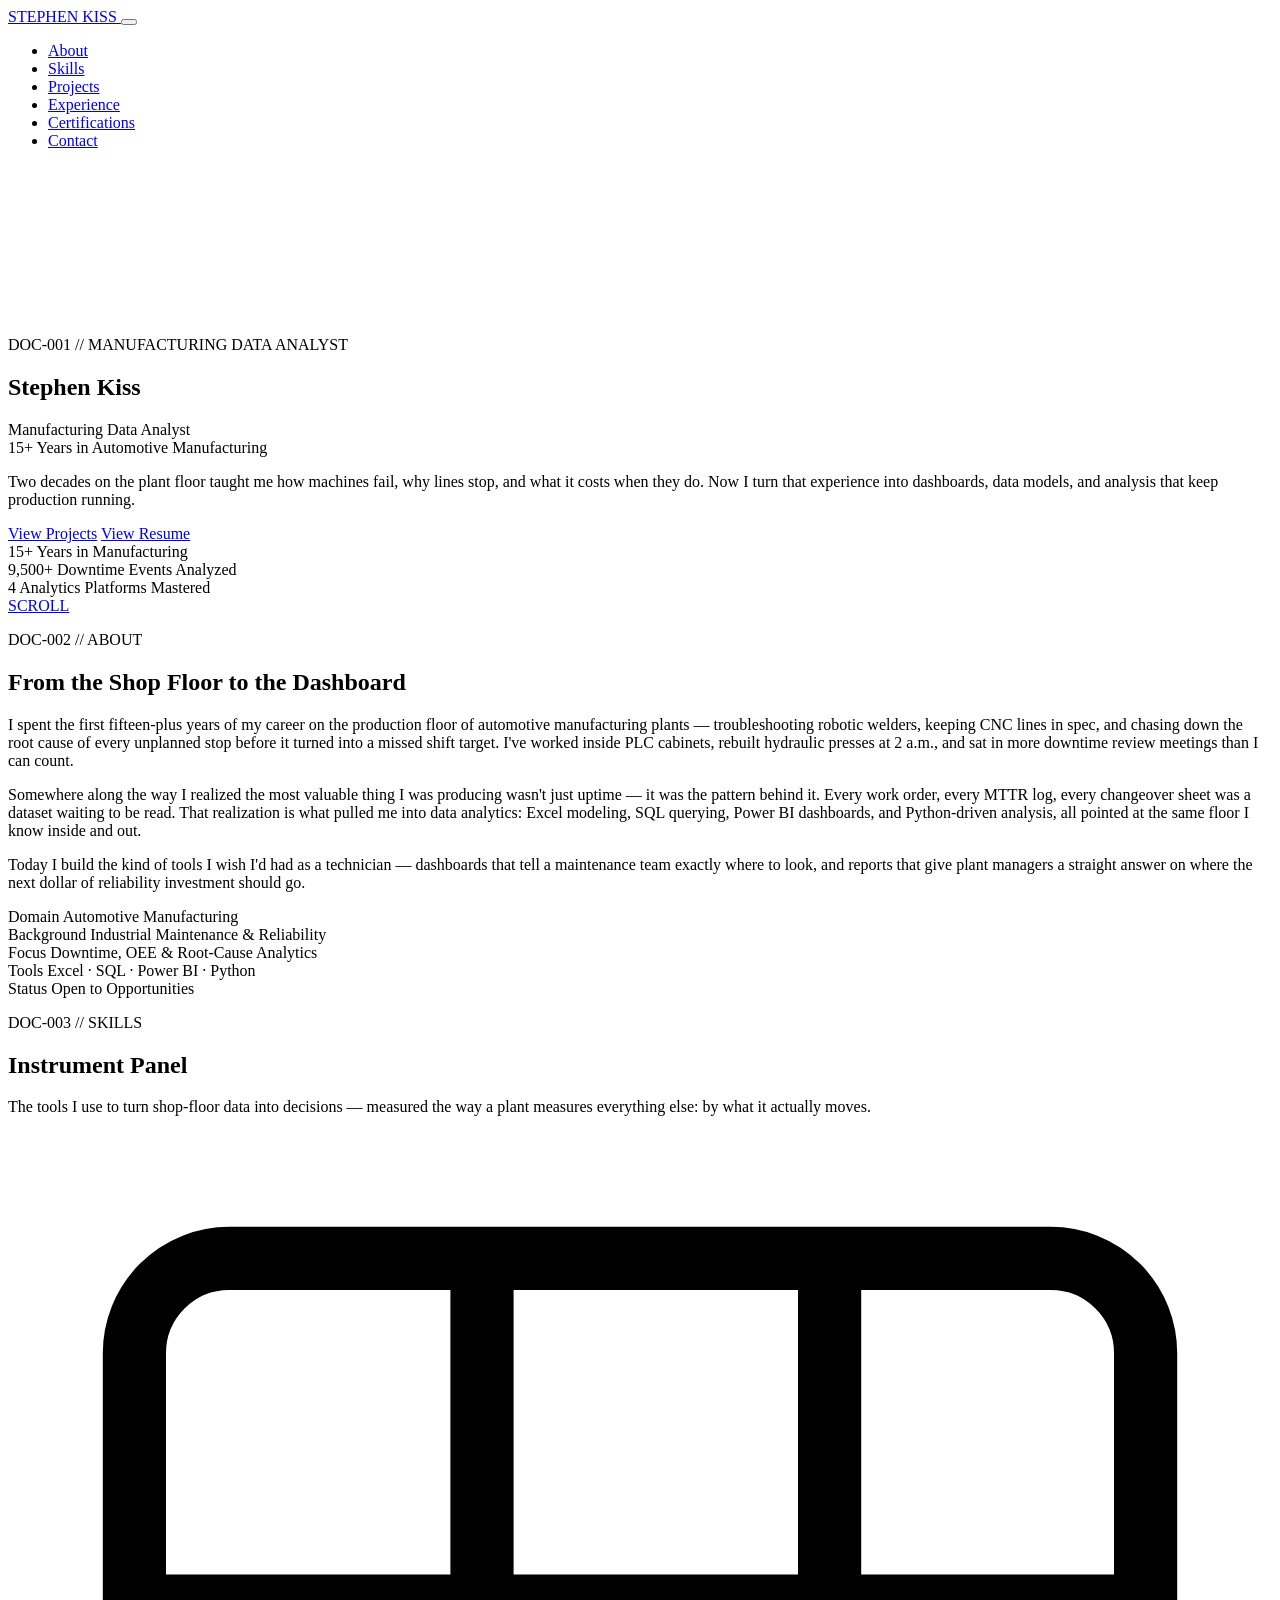
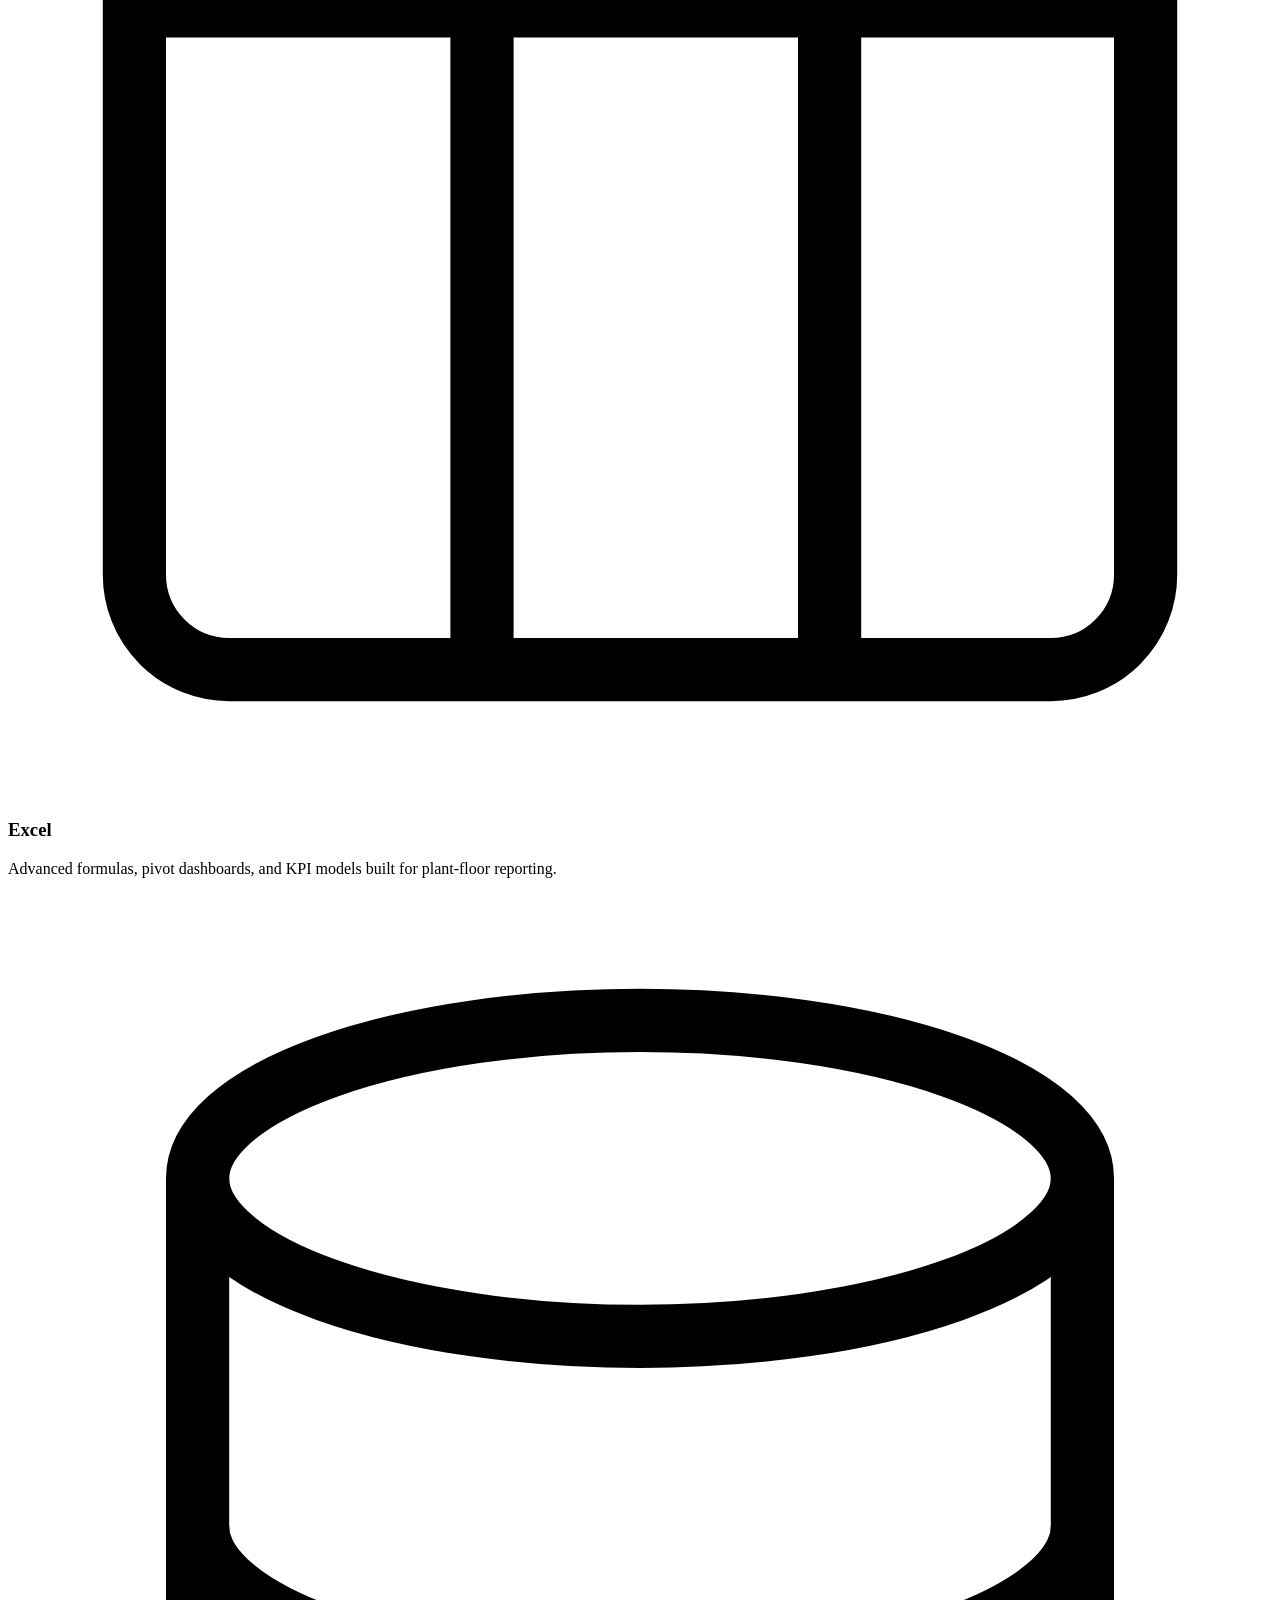
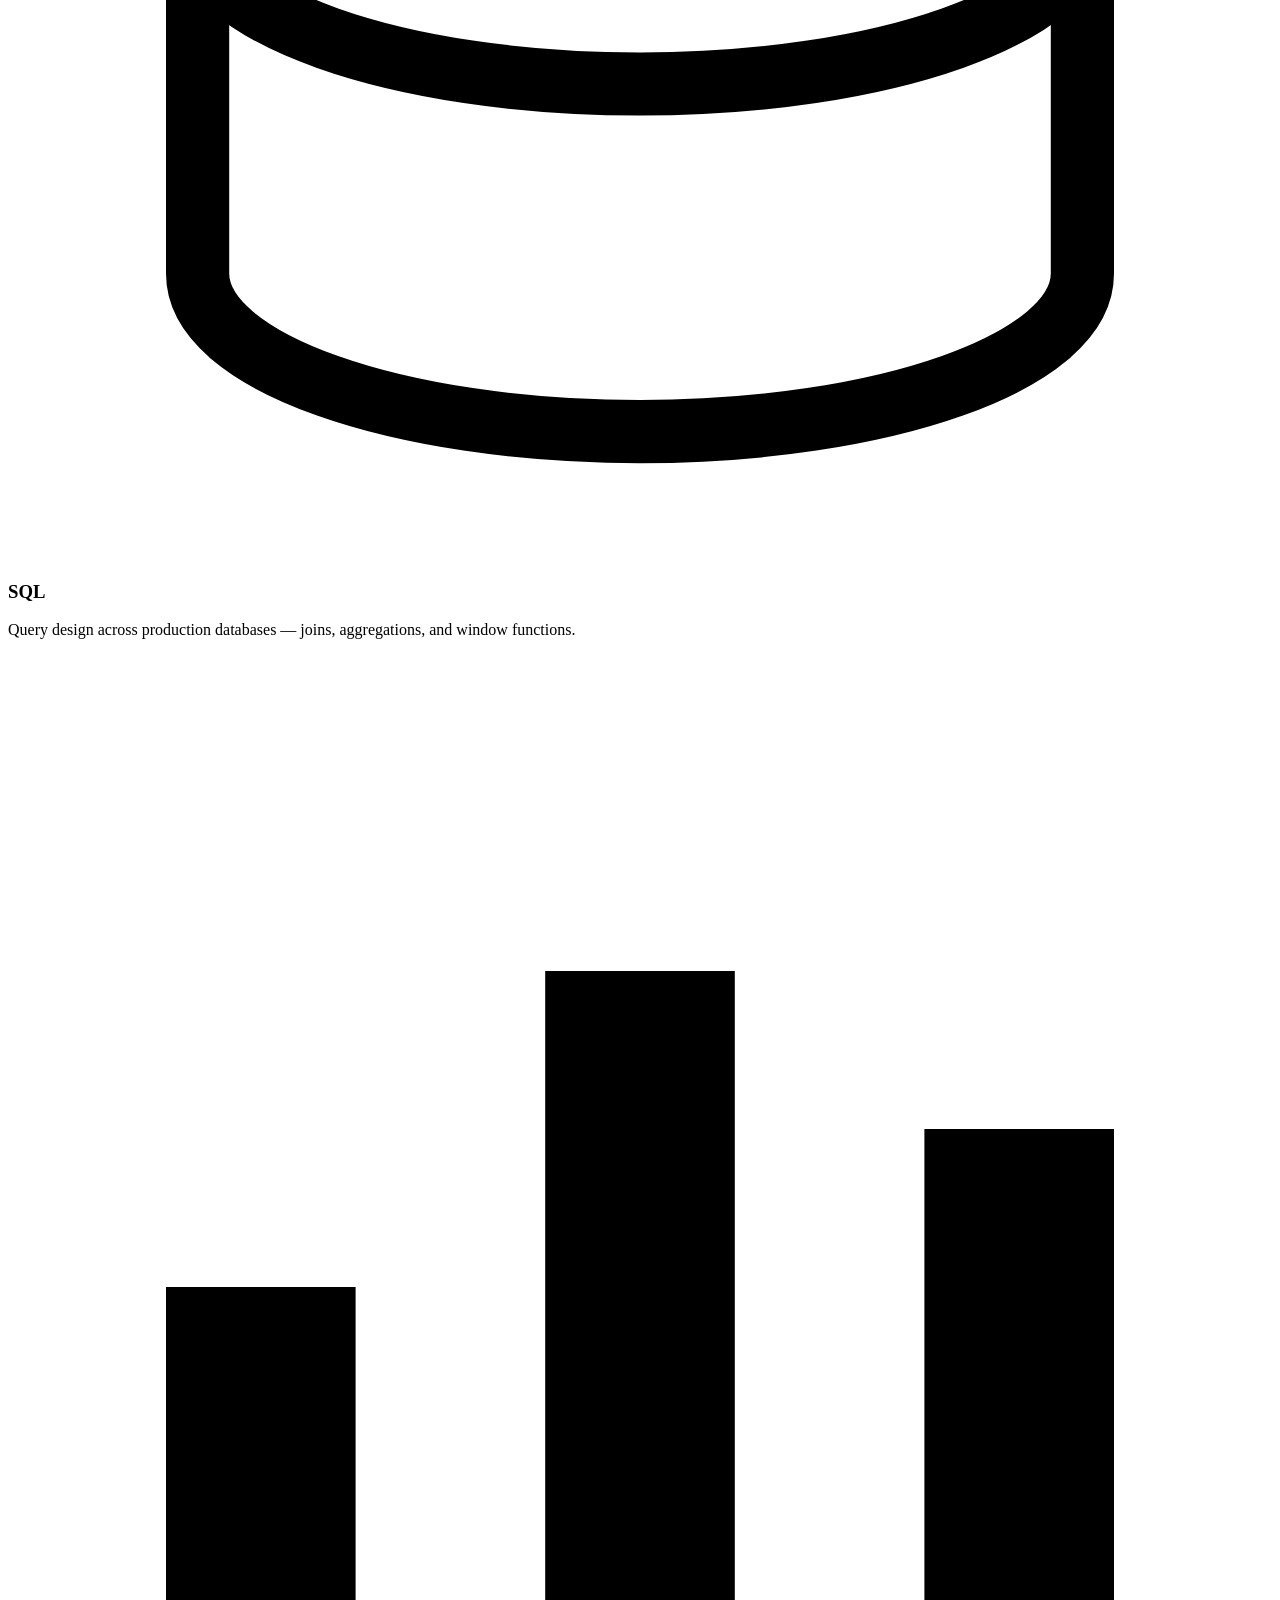
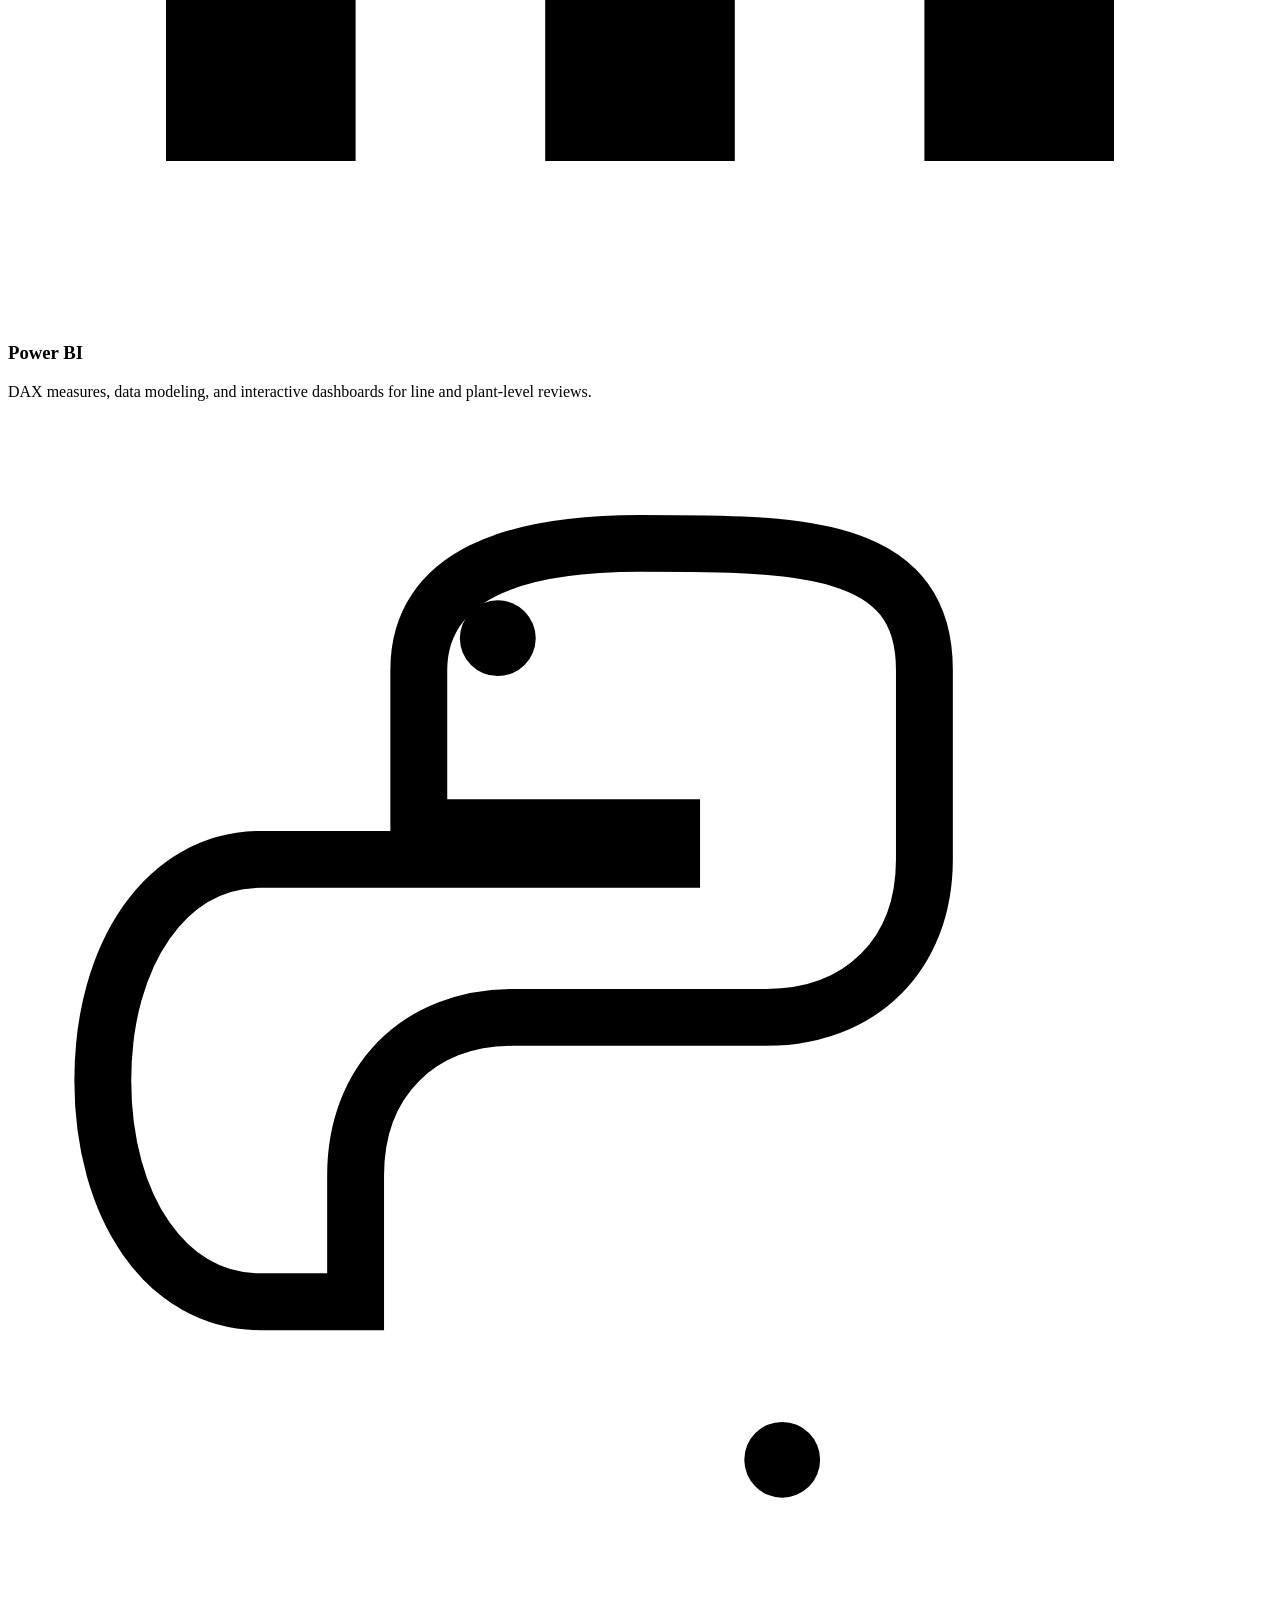
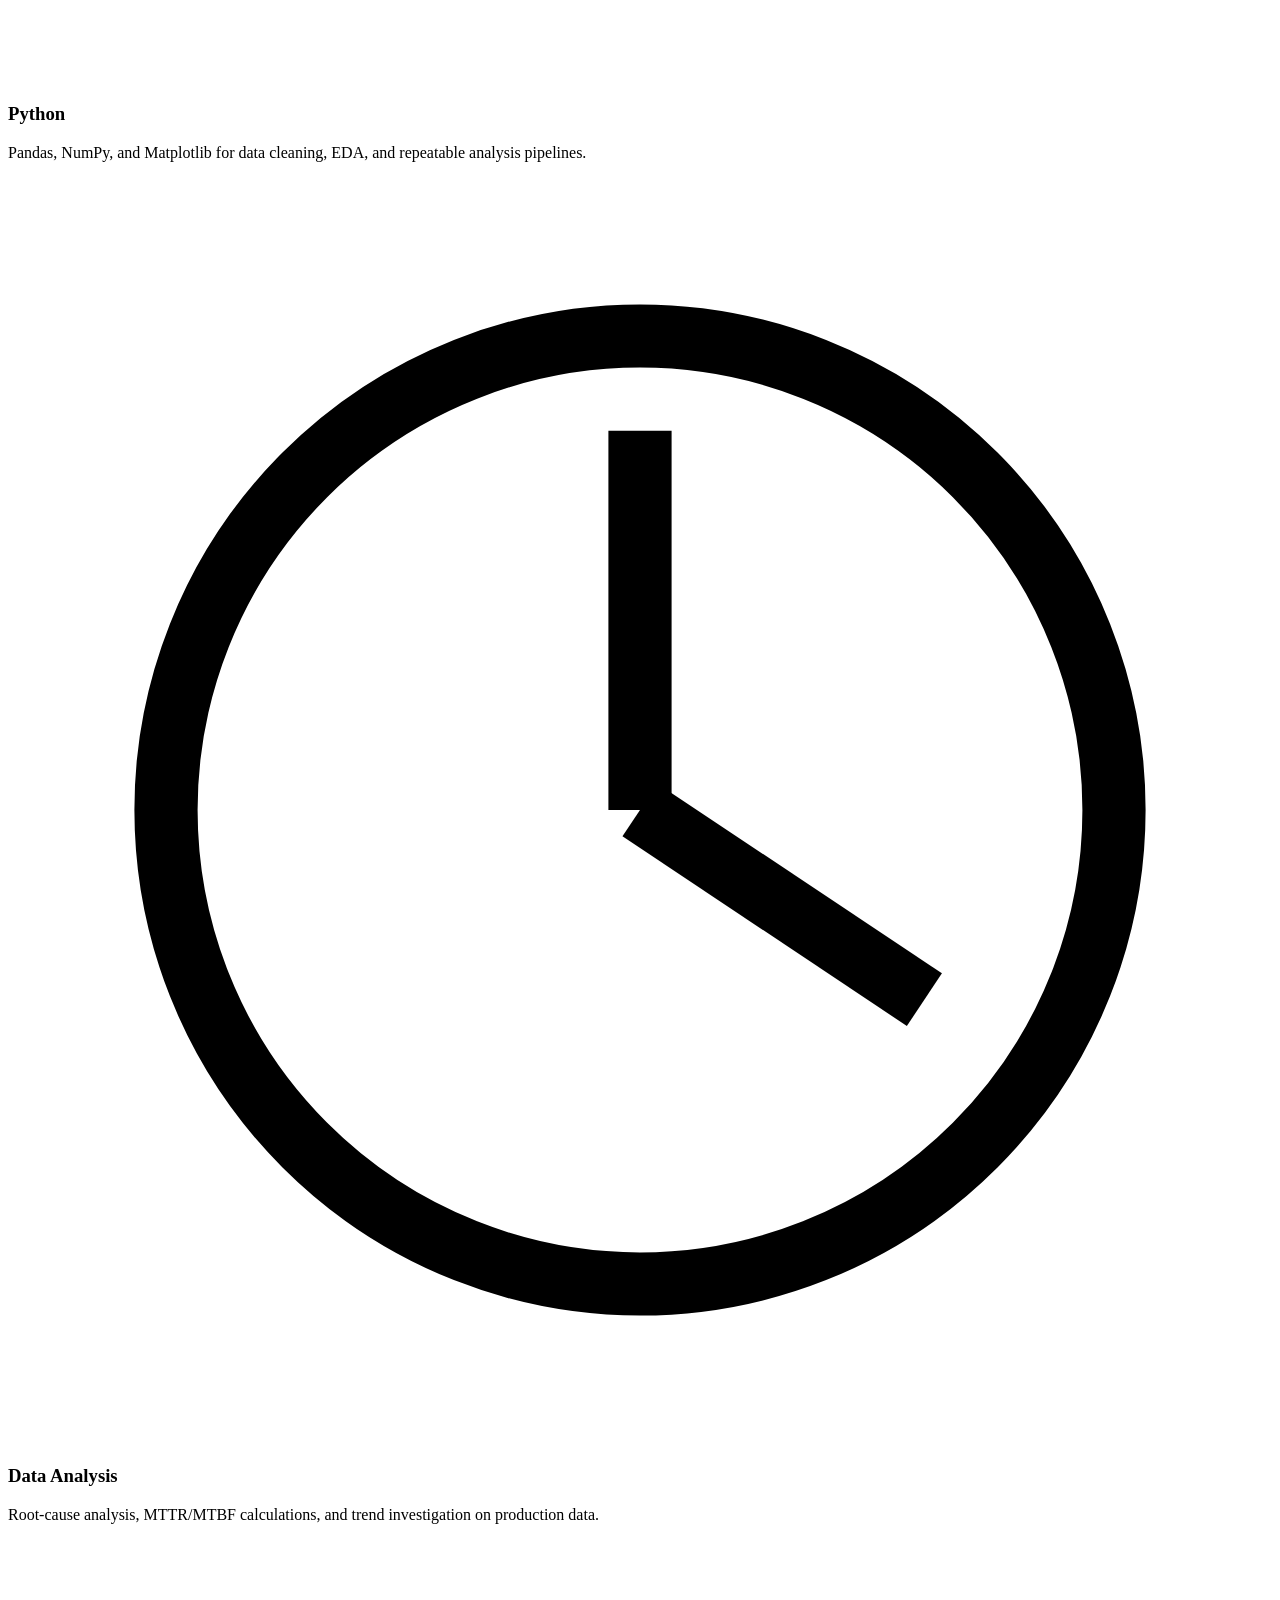
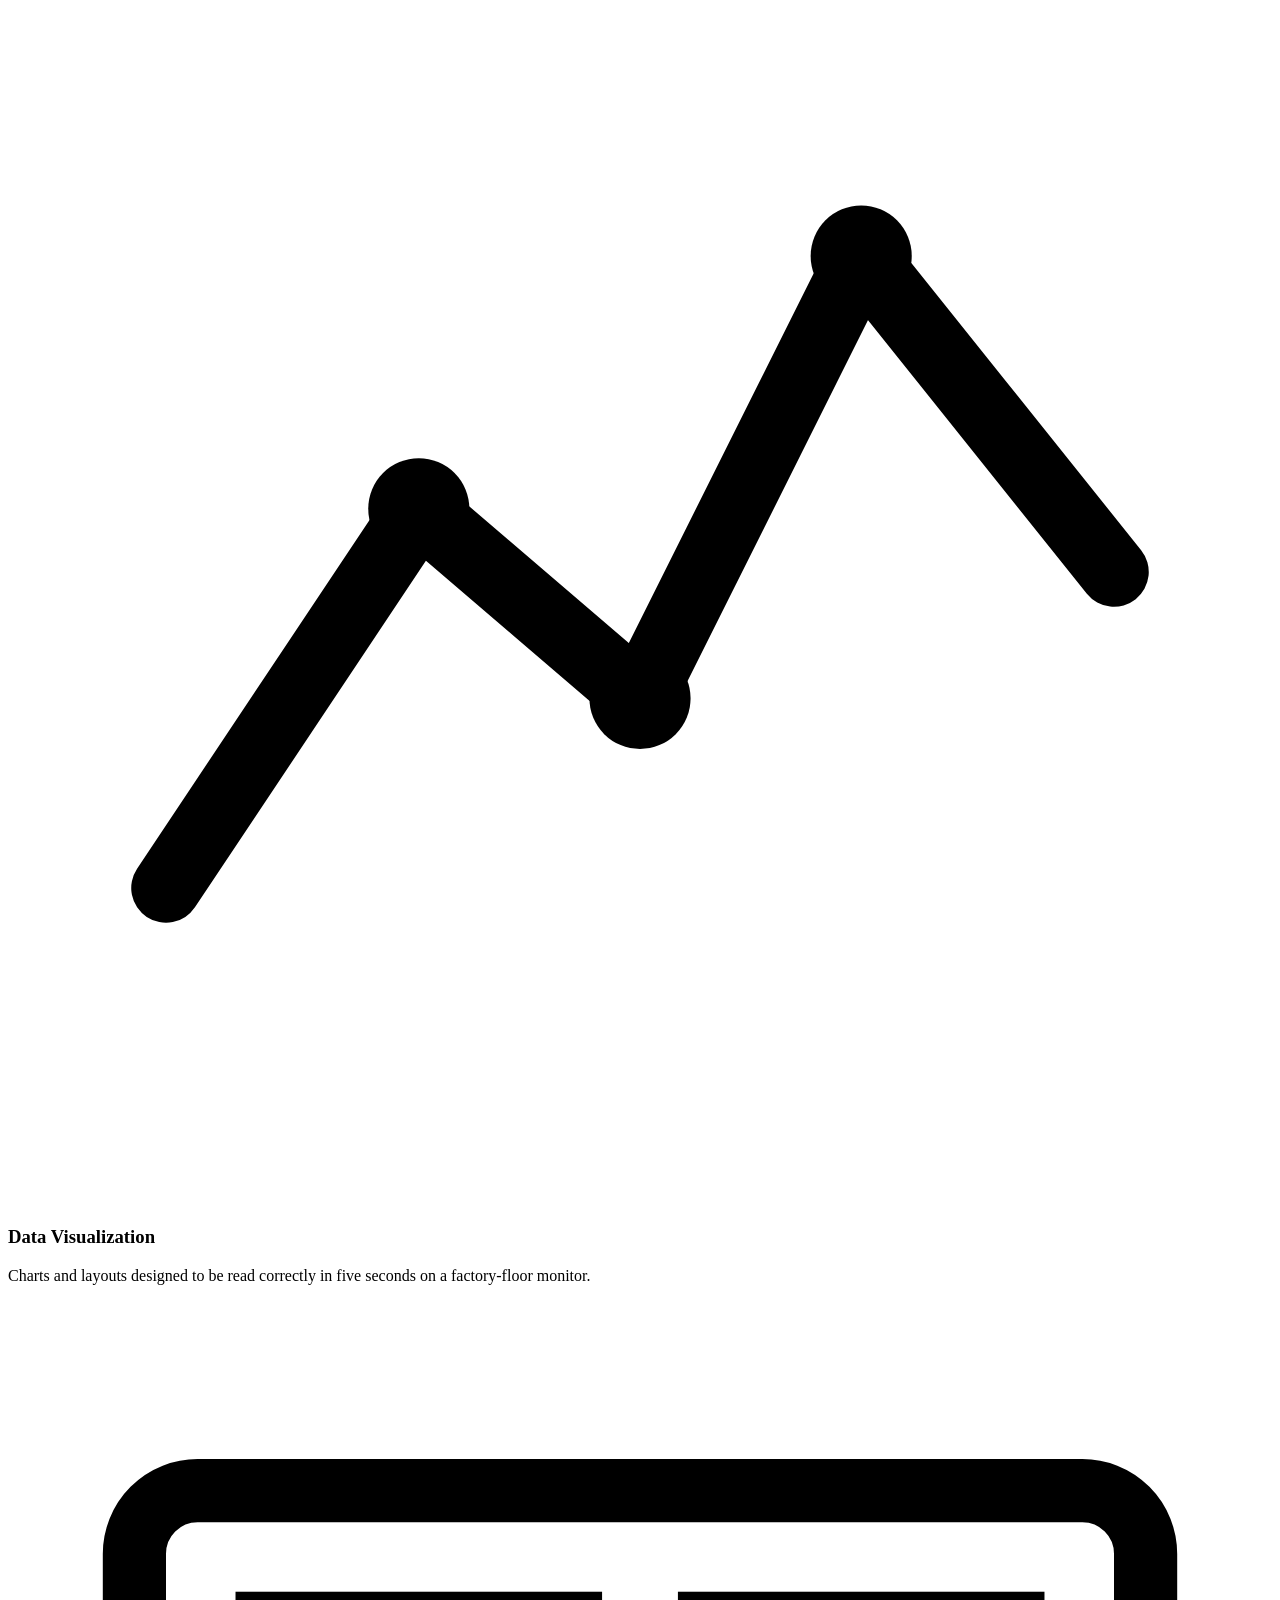
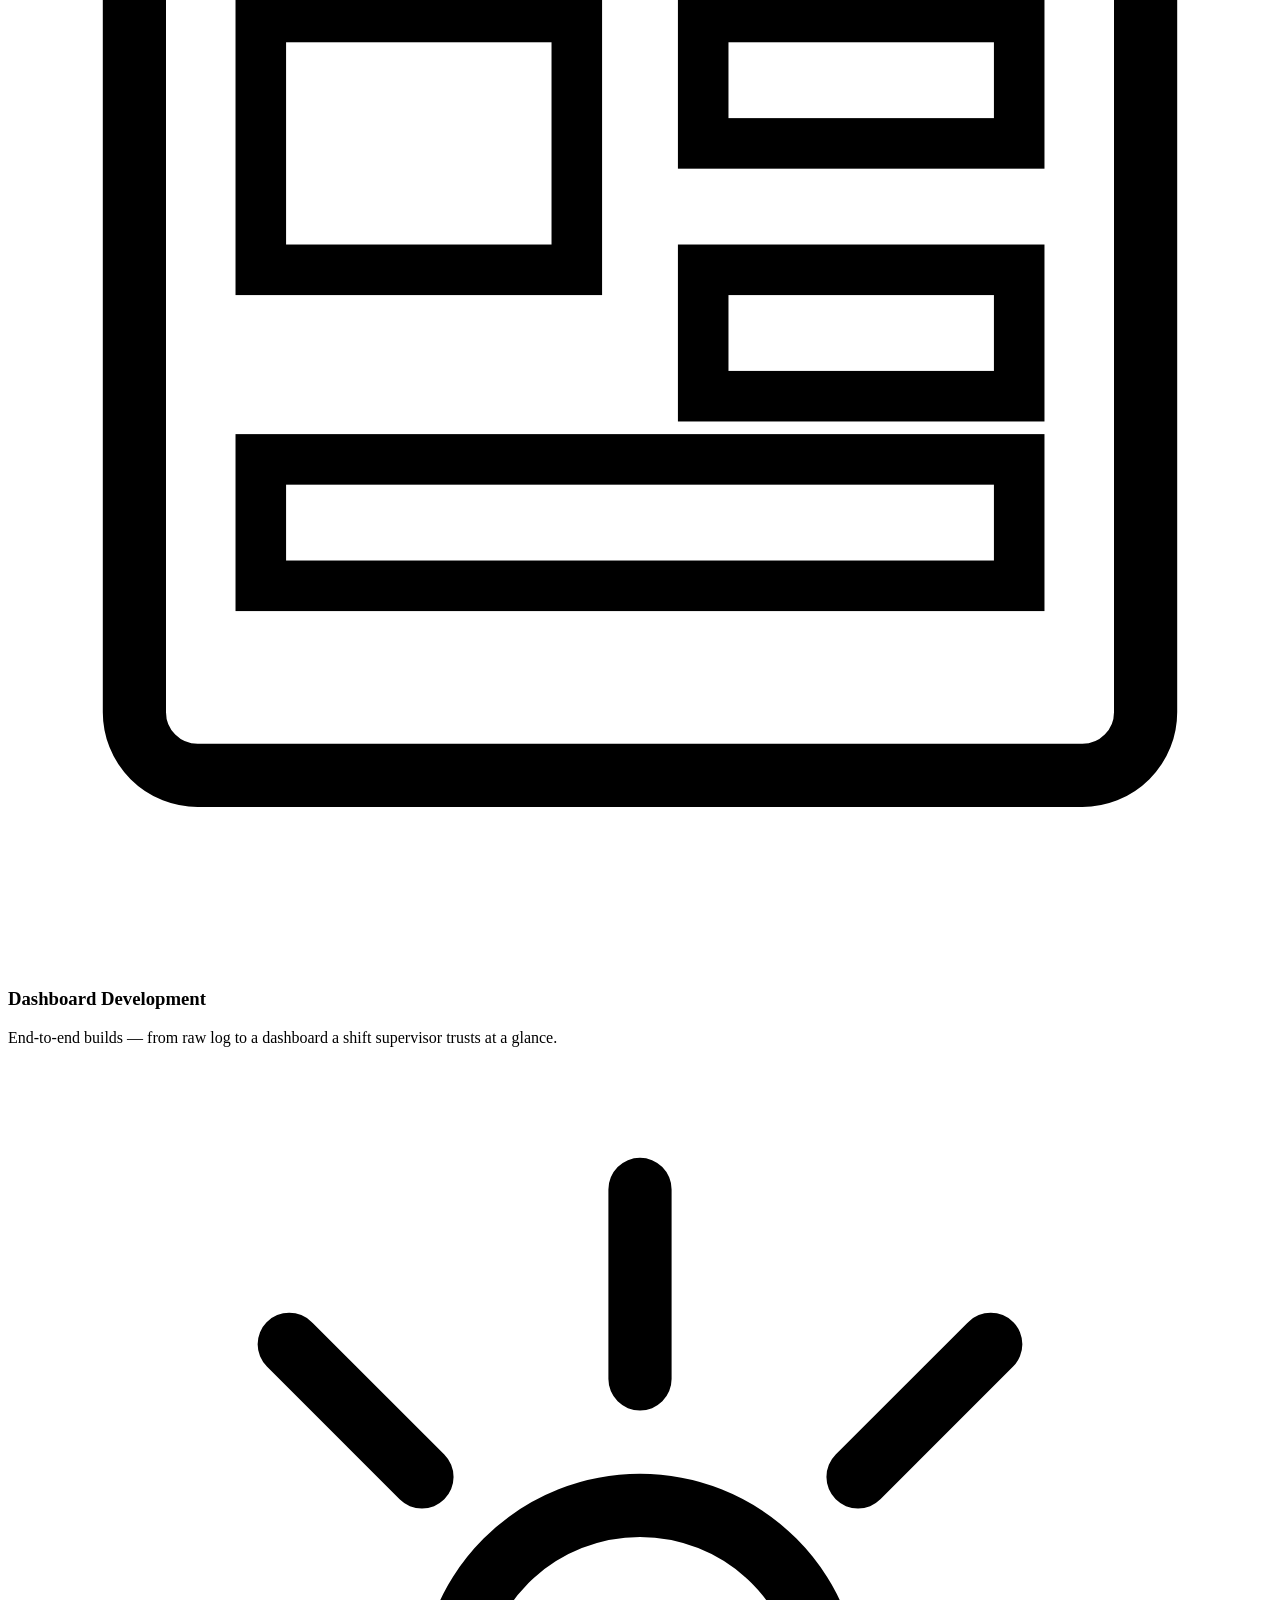
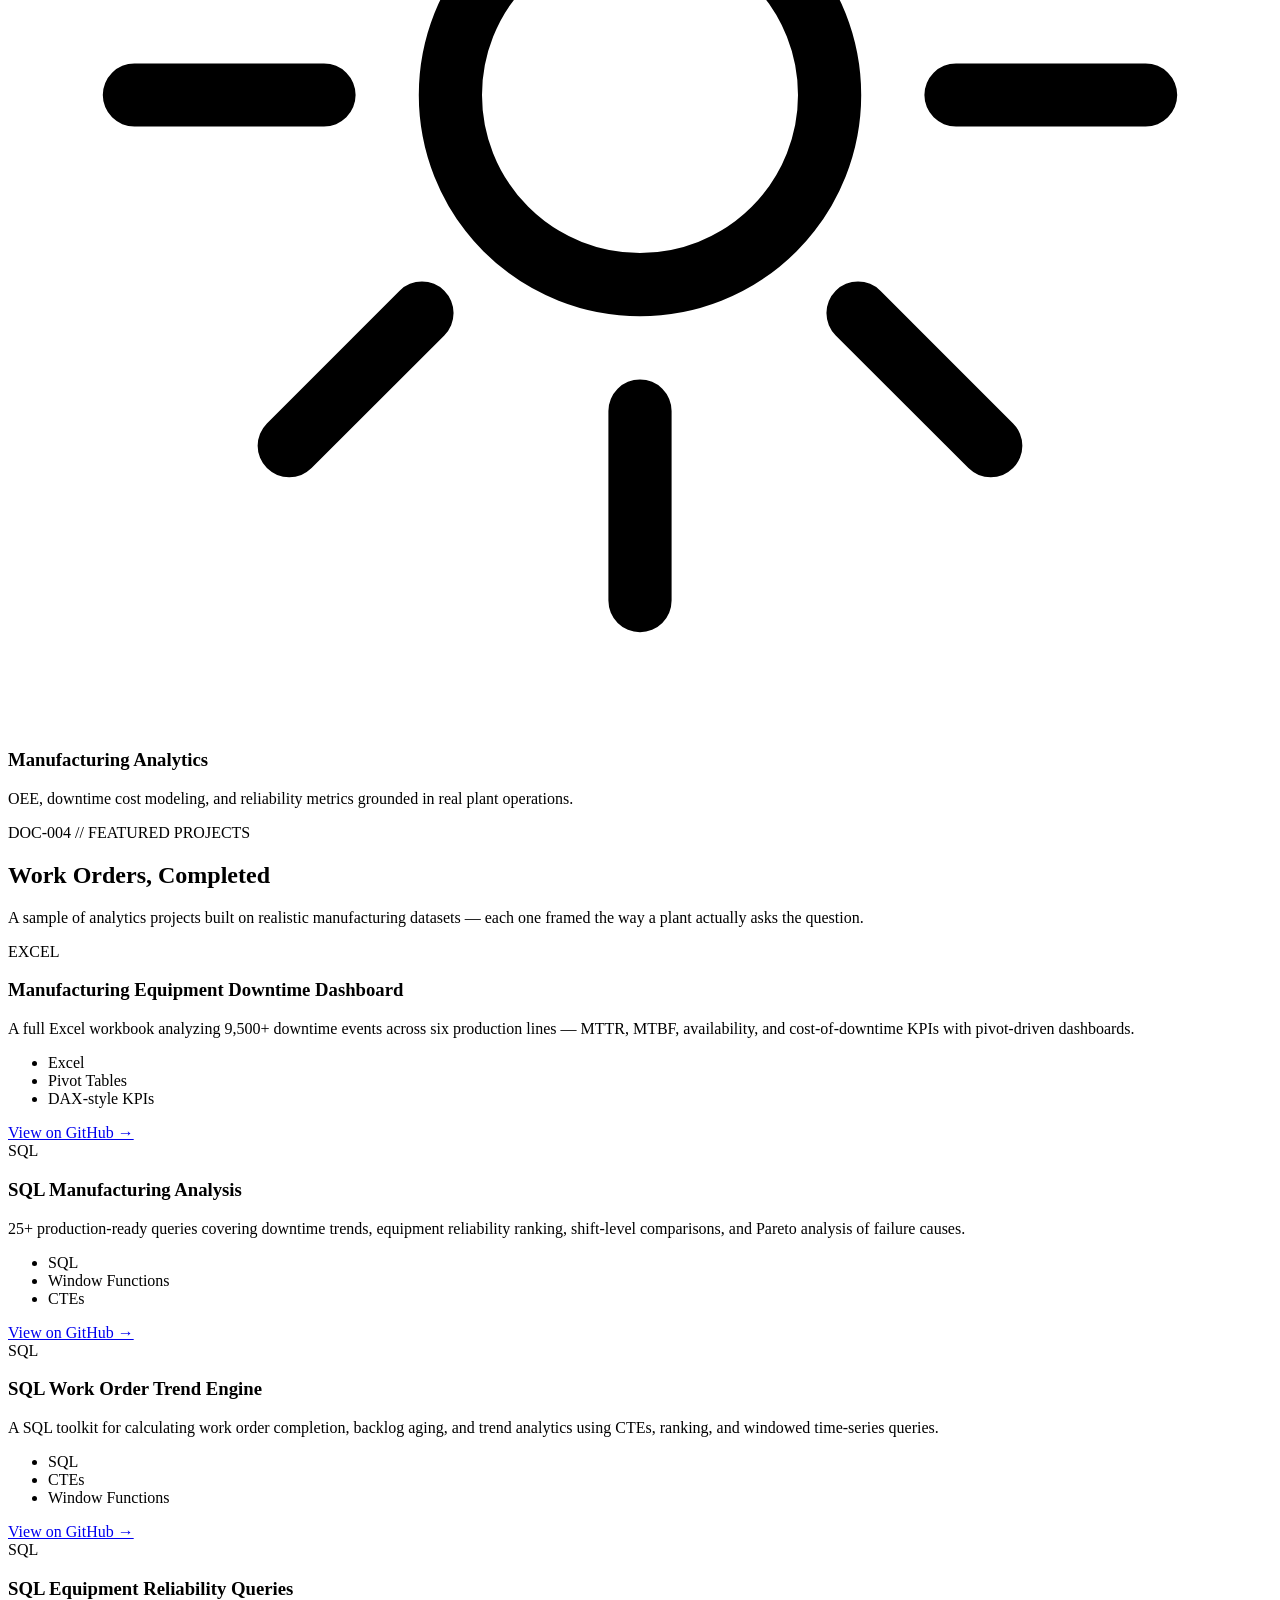
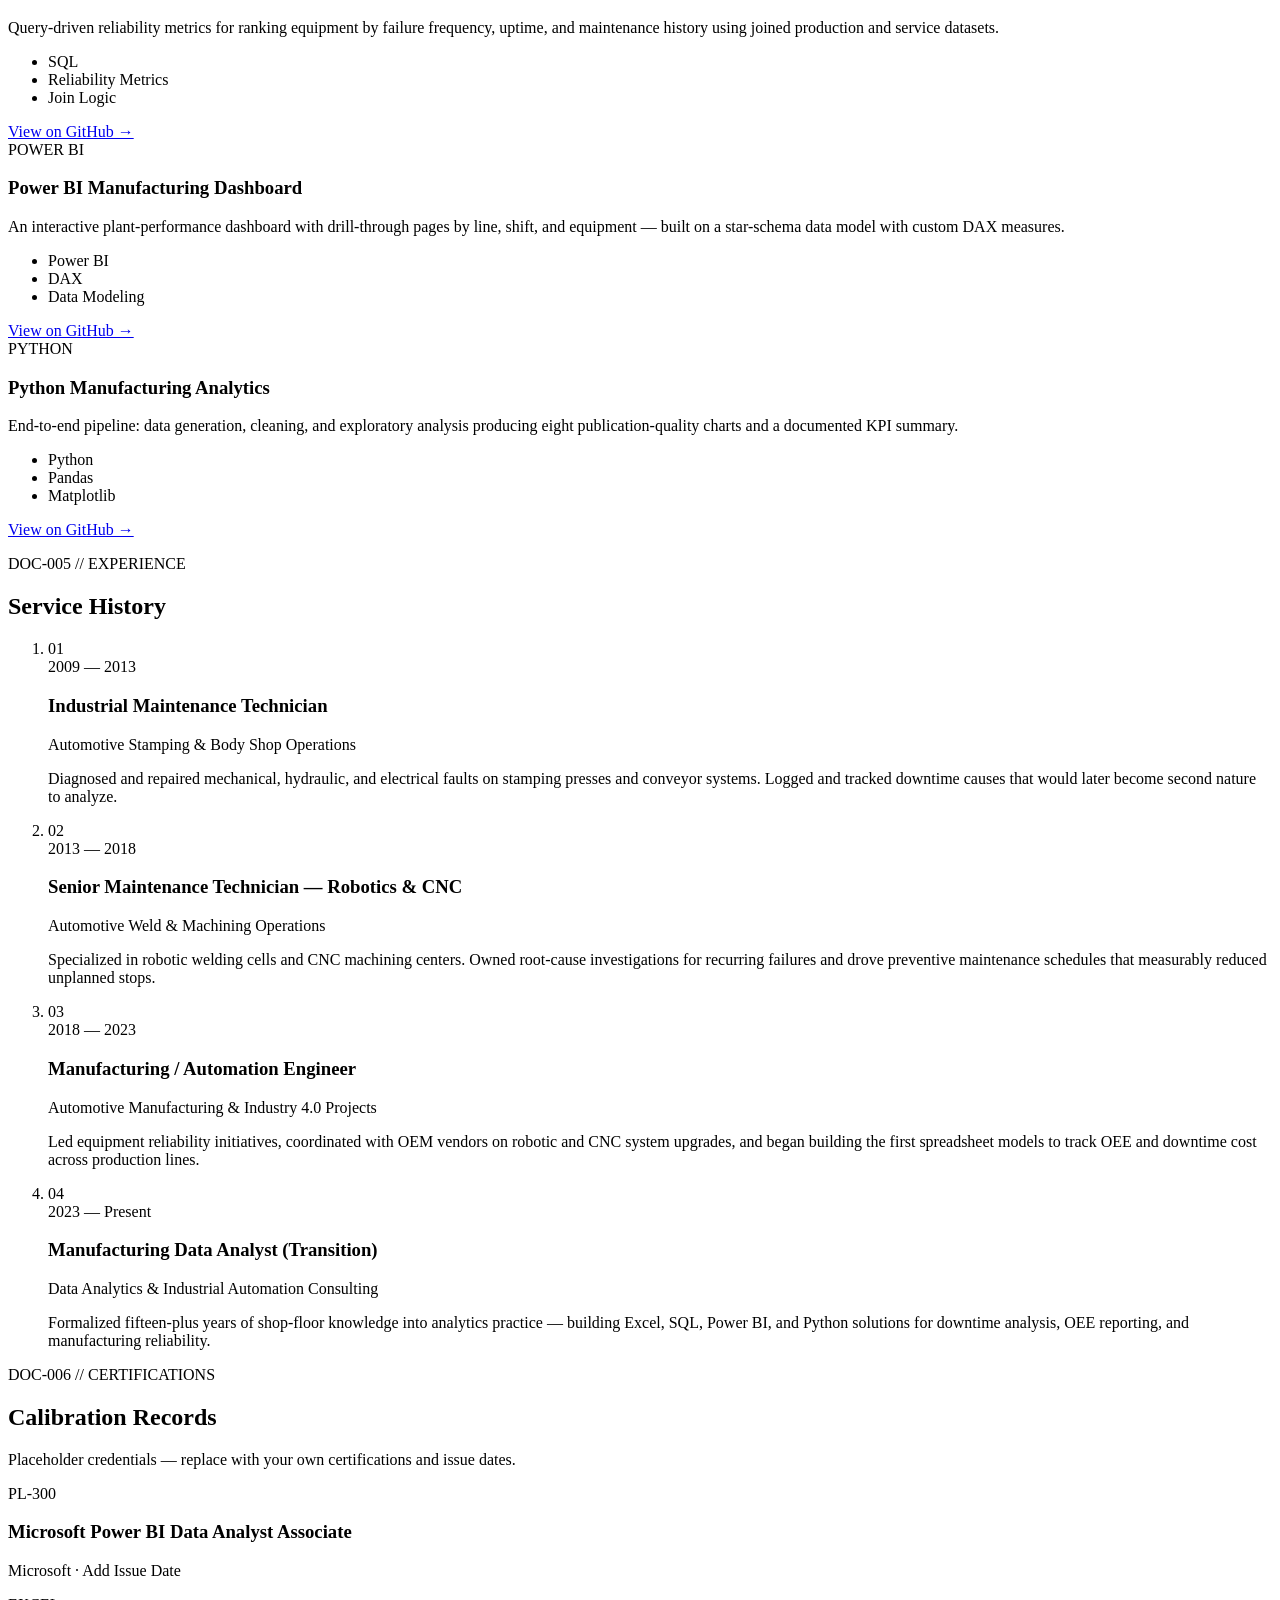
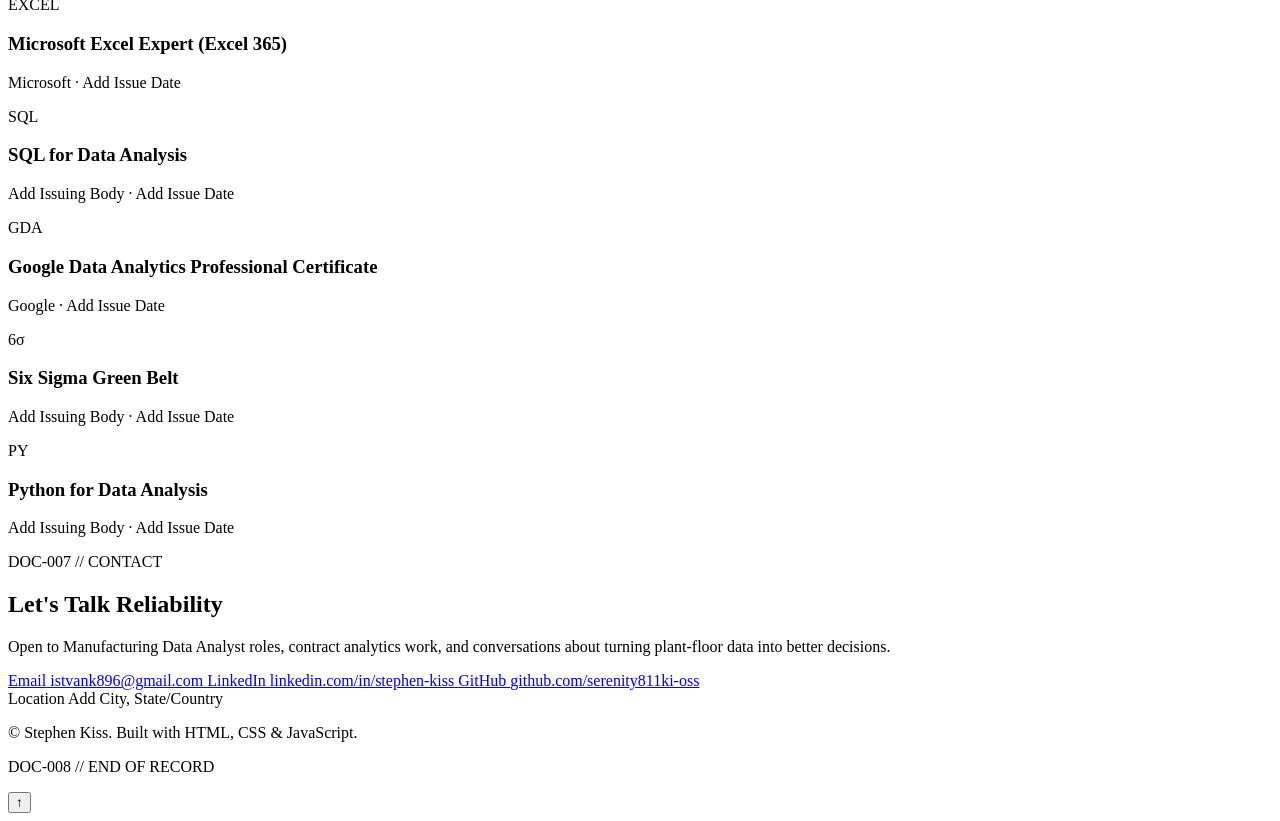
==== commit 64c610f8: "Add files via upload" ====
--- a/portfolio/index.html
+++ b/portfolio/index.html
@@ -77,7 +77,7 @@
 
         <div class="hero__cta" data-reveal>
           <a href="#projects" class="btn btn--primary">View Projects</a>
-          <a href="assets/Stephen-Kiss-Resume.pdf" class="btn btn--ghost" download>Download Resume</a>
+          <a href="../css/Stephen-Kiss-Resume.pdf" class="btn btn--ghost" target="_blank" rel="noopener noreferrer">View Resume</a>
         </div>
 
         <div class="hero__stats" data-reveal>
@@ -265,7 +265,37 @@
             <ul class="project-card__stack">
               <li>SQL</li><li>Window Functions</li><li>CTEs</li>
             </ul>
-            <a href="#" class="project-card__link">View on GitHub &rarr;</a>
+            <a href="https://github.com/Serenity811KI-OSS/Manufacturing-Analytics-Platform" class="project-card__link" target="_blank" rel="noopener noreferrer">View on GitHub &rarr;</a>
+          </article>
+
+          <article class="project-card">
+            <div class="project-card__corner project-card__corner--tl" aria-hidden="true"></div>
+            <div class="project-card__corner project-card__corner--br" aria-hidden="true"></div>
+            <span class="project-card__tag">SQL</span>
+            <h3 class="project-card__title">SQL Work Order Trend Engine</h3>
+            <p class="project-card__desc">
+              A SQL toolkit for calculating work order completion, backlog aging, and trend
+              analytics using CTEs, ranking, and windowed time-series queries.
+            </p>
+            <ul class="project-card__stack">
+              <li>SQL</li><li>CTEs</li><li>Window Functions</li>
+            </ul>
+            <a href="https://github.com/Serenity811KI-OSS/sql-work-order-trend-engine" class="project-card__link" target="_blank" rel="noopener noreferrer">View on GitHub &rarr;</a>
+          </article>
+
+          <article class="project-card">
+            <div class="project-card__corner project-card__corner--tl" aria-hidden="true"></div>
+            <div class="project-card__corner project-card__corner--br" aria-hidden="true"></div>
+            <span class="project-card__tag">SQL</span>
+            <h3 class="project-card__title">SQL Equipment Reliability Queries</h3>
+            <p class="project-card__desc">
+              Query-driven reliability metrics for ranking equipment by failure frequency,
+              uptime, and maintenance history using joined production and service datasets.
+            </p>
+            <ul class="project-card__stack">
+              <li>SQL</li><li>Reliability Metrics</li><li>Join Logic</li>
+            </ul>
+            <a href="https://github.com/Serenity811KI-OSS/sql-equipment-reliability-queries" class="project-card__link" target="_blank" rel="noopener noreferrer">View on GitHub &rarr;</a>
           </article>
 
           <article class="project-card">
@@ -431,9 +461,9 @@
             <span class="contact-card__label">LinkedIn</span>
             <span class="contact-card__value">linkedin.com/in/stephen-kiss</span>
           </a>
-          <a href="https://github.com/stephen-kiss" target="_blank" rel="noopener noreferrer" class="contact-card">
+          <a href="https://github.com/serenity811ki-oss" target="_blank" rel="noopener noreferrer" class="contact-card">
             <span class="contact-card__label">GitHub</span>
-            <span class="contact-card__value">github.com/stephen-kiss</span>
+            <span class="contact-card__value">github.com/serenity811ki-oss</span>
           </a>
           <div class="contact-card contact-card--static">
             <span class="contact-card__label">Location</span>
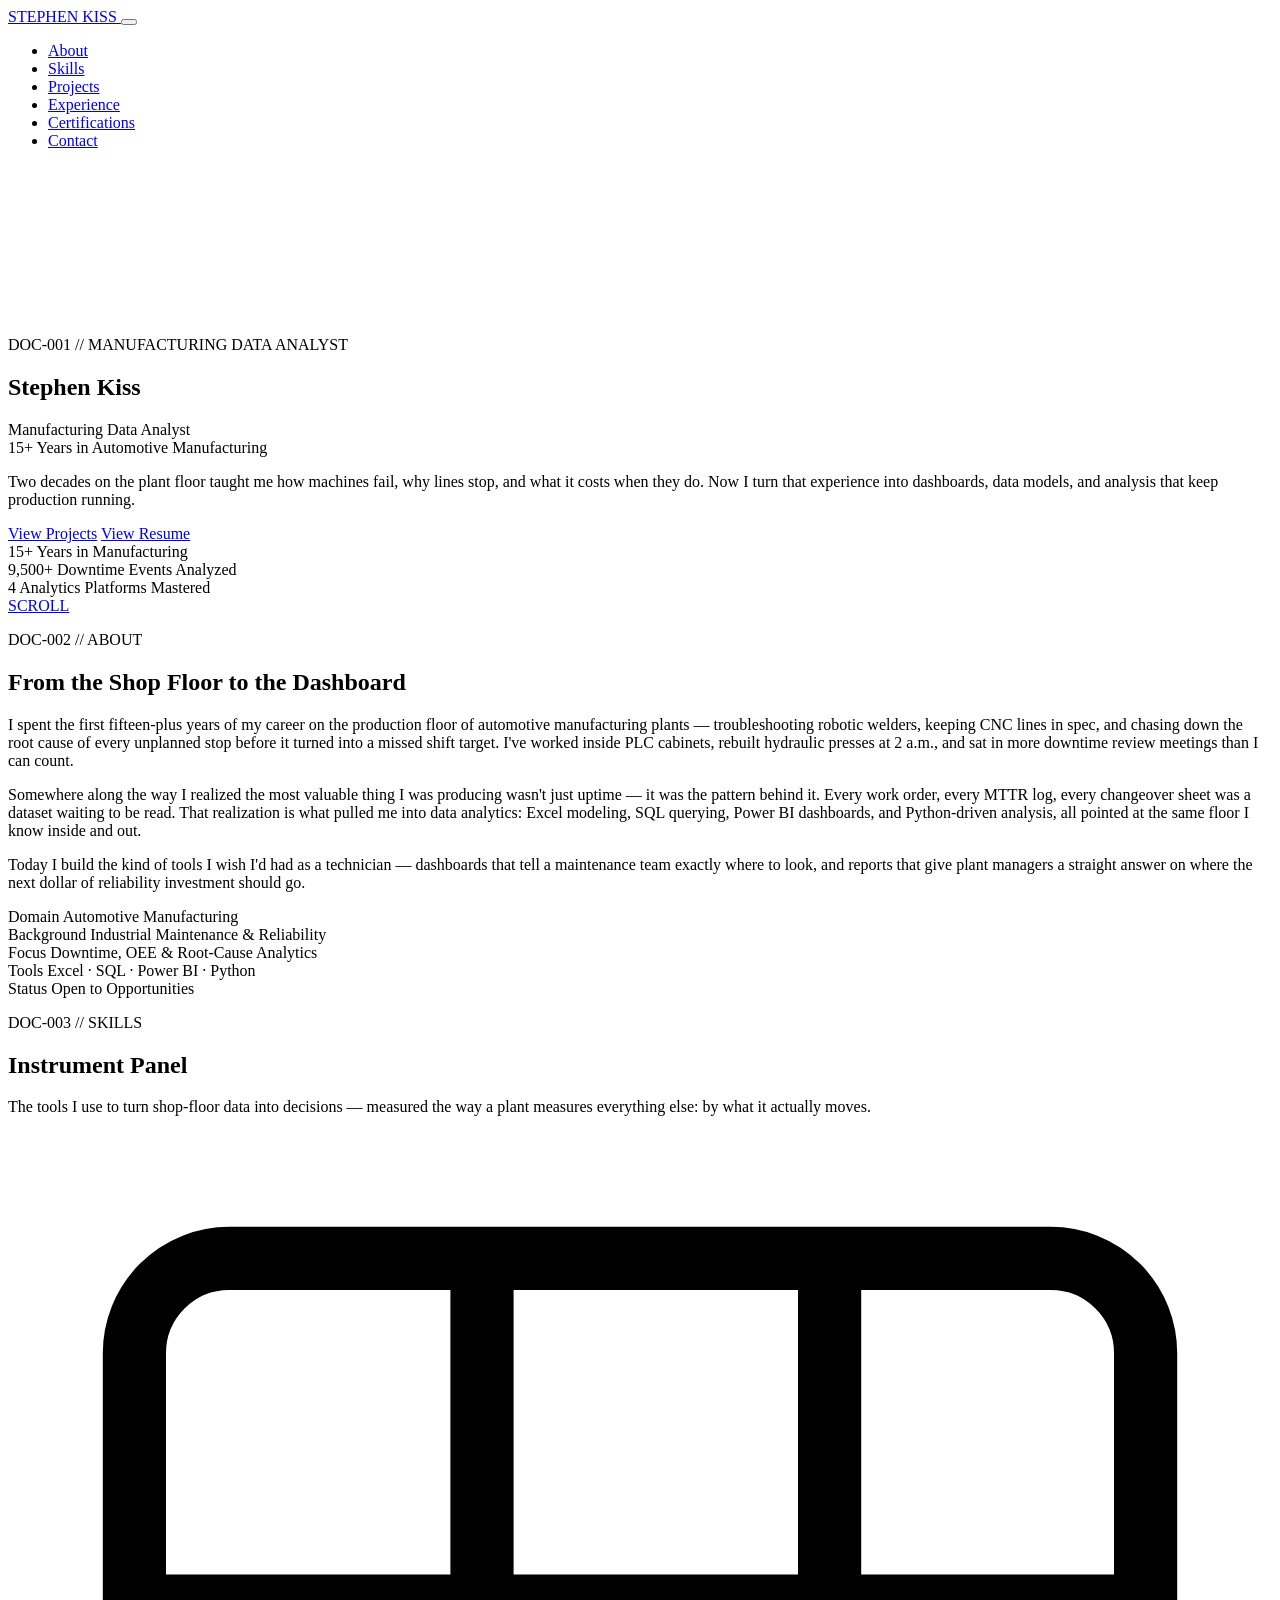
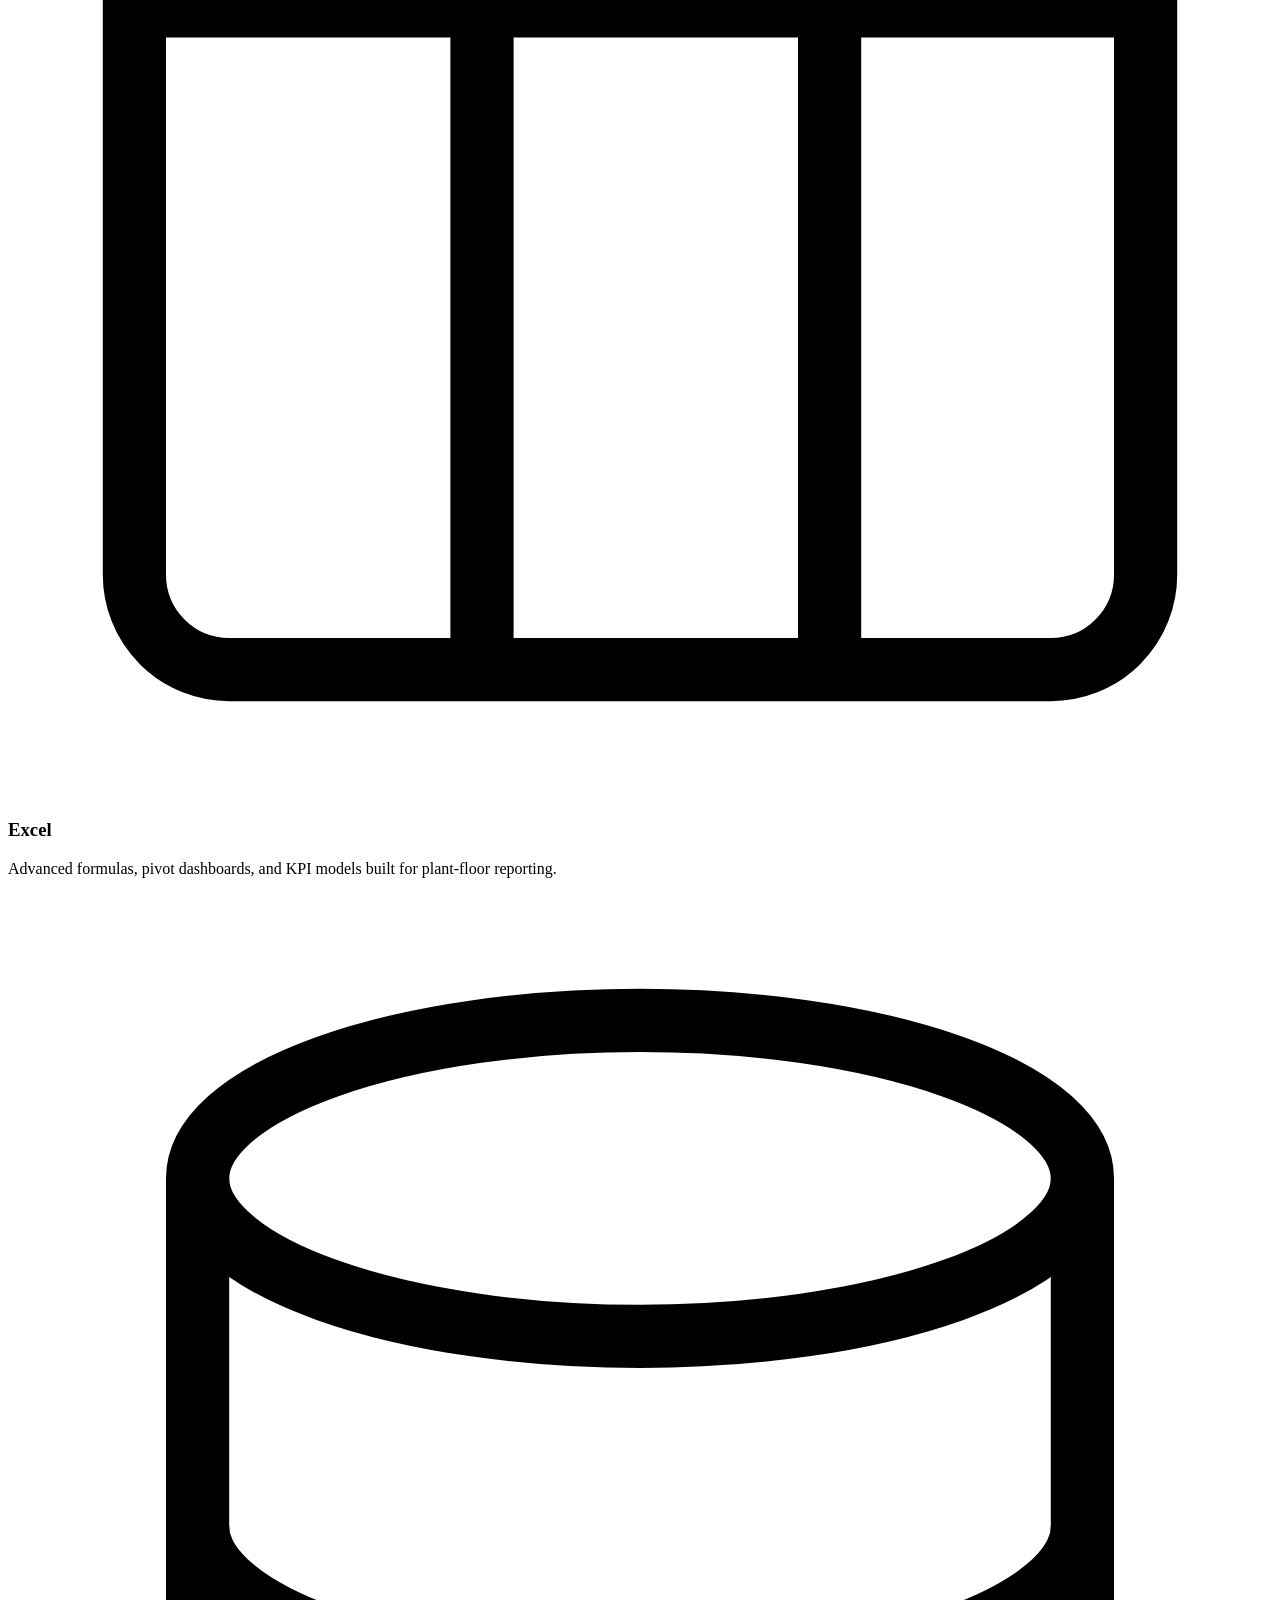
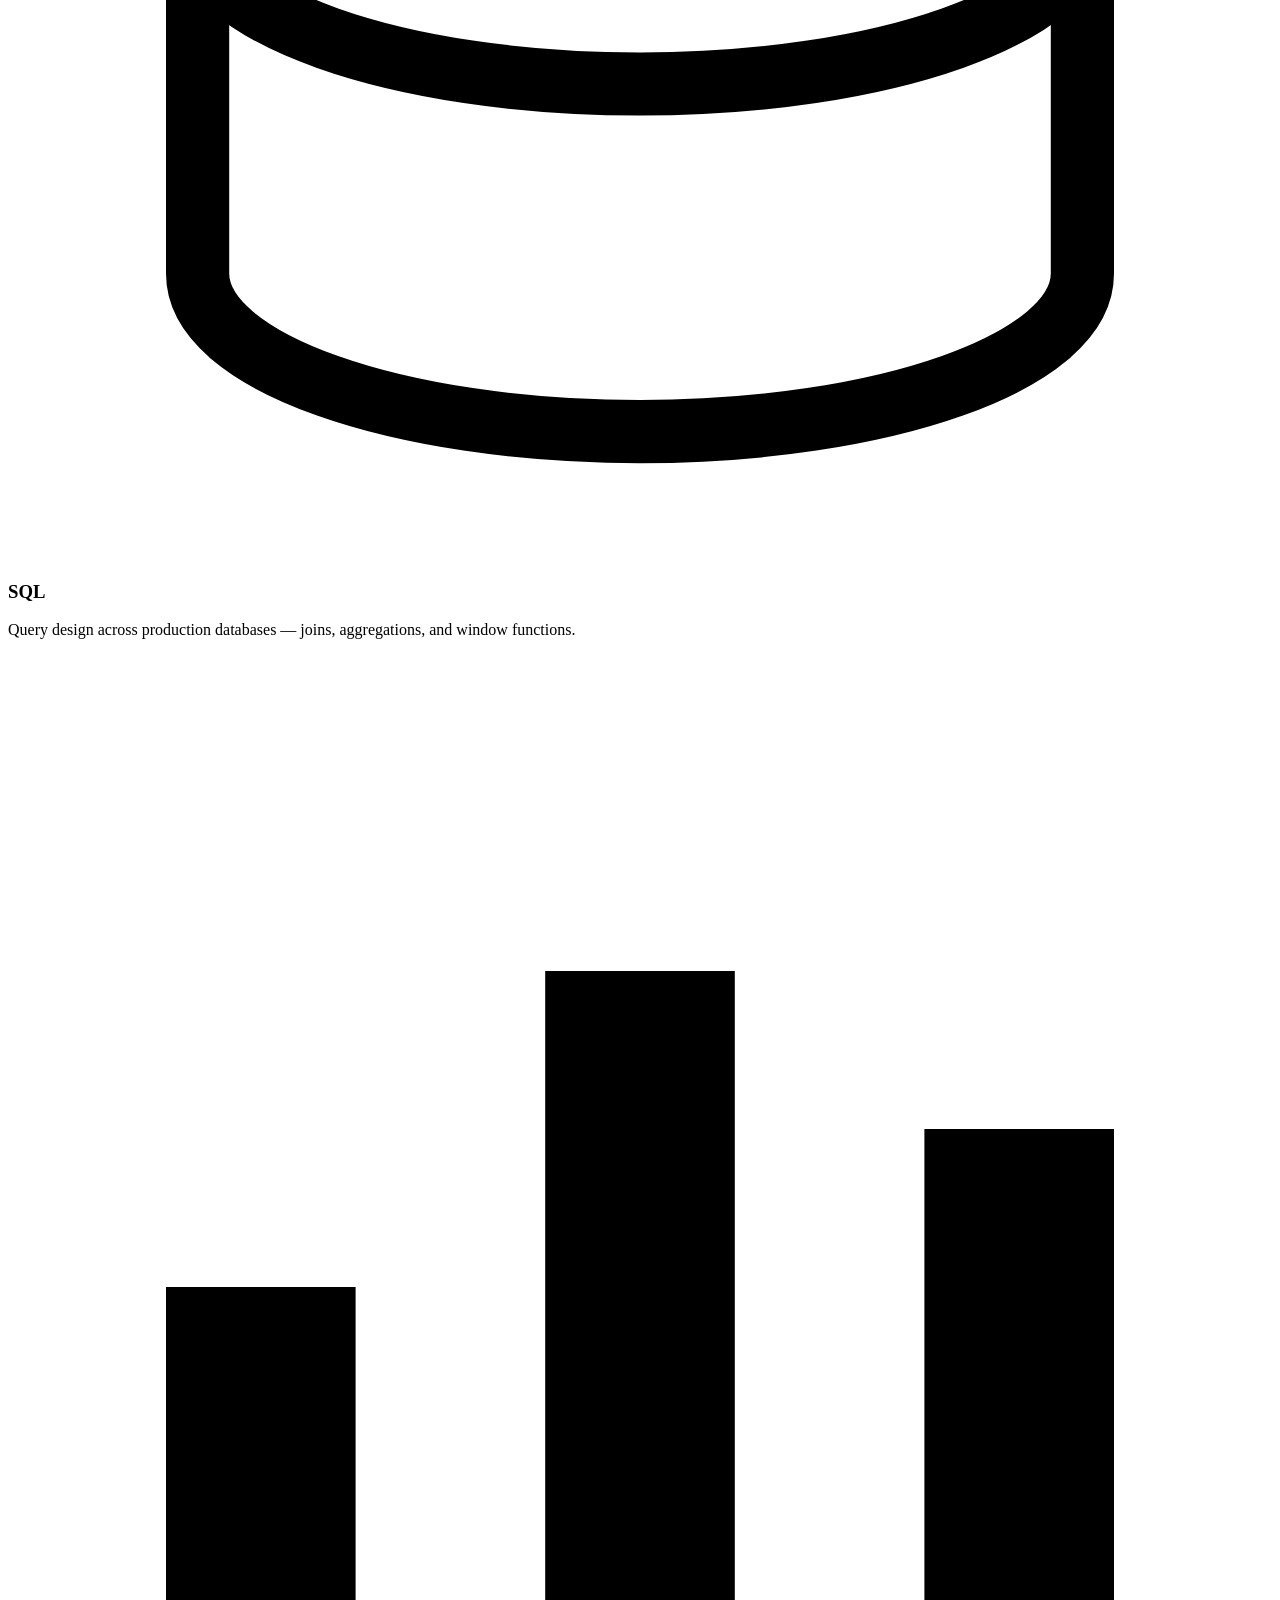
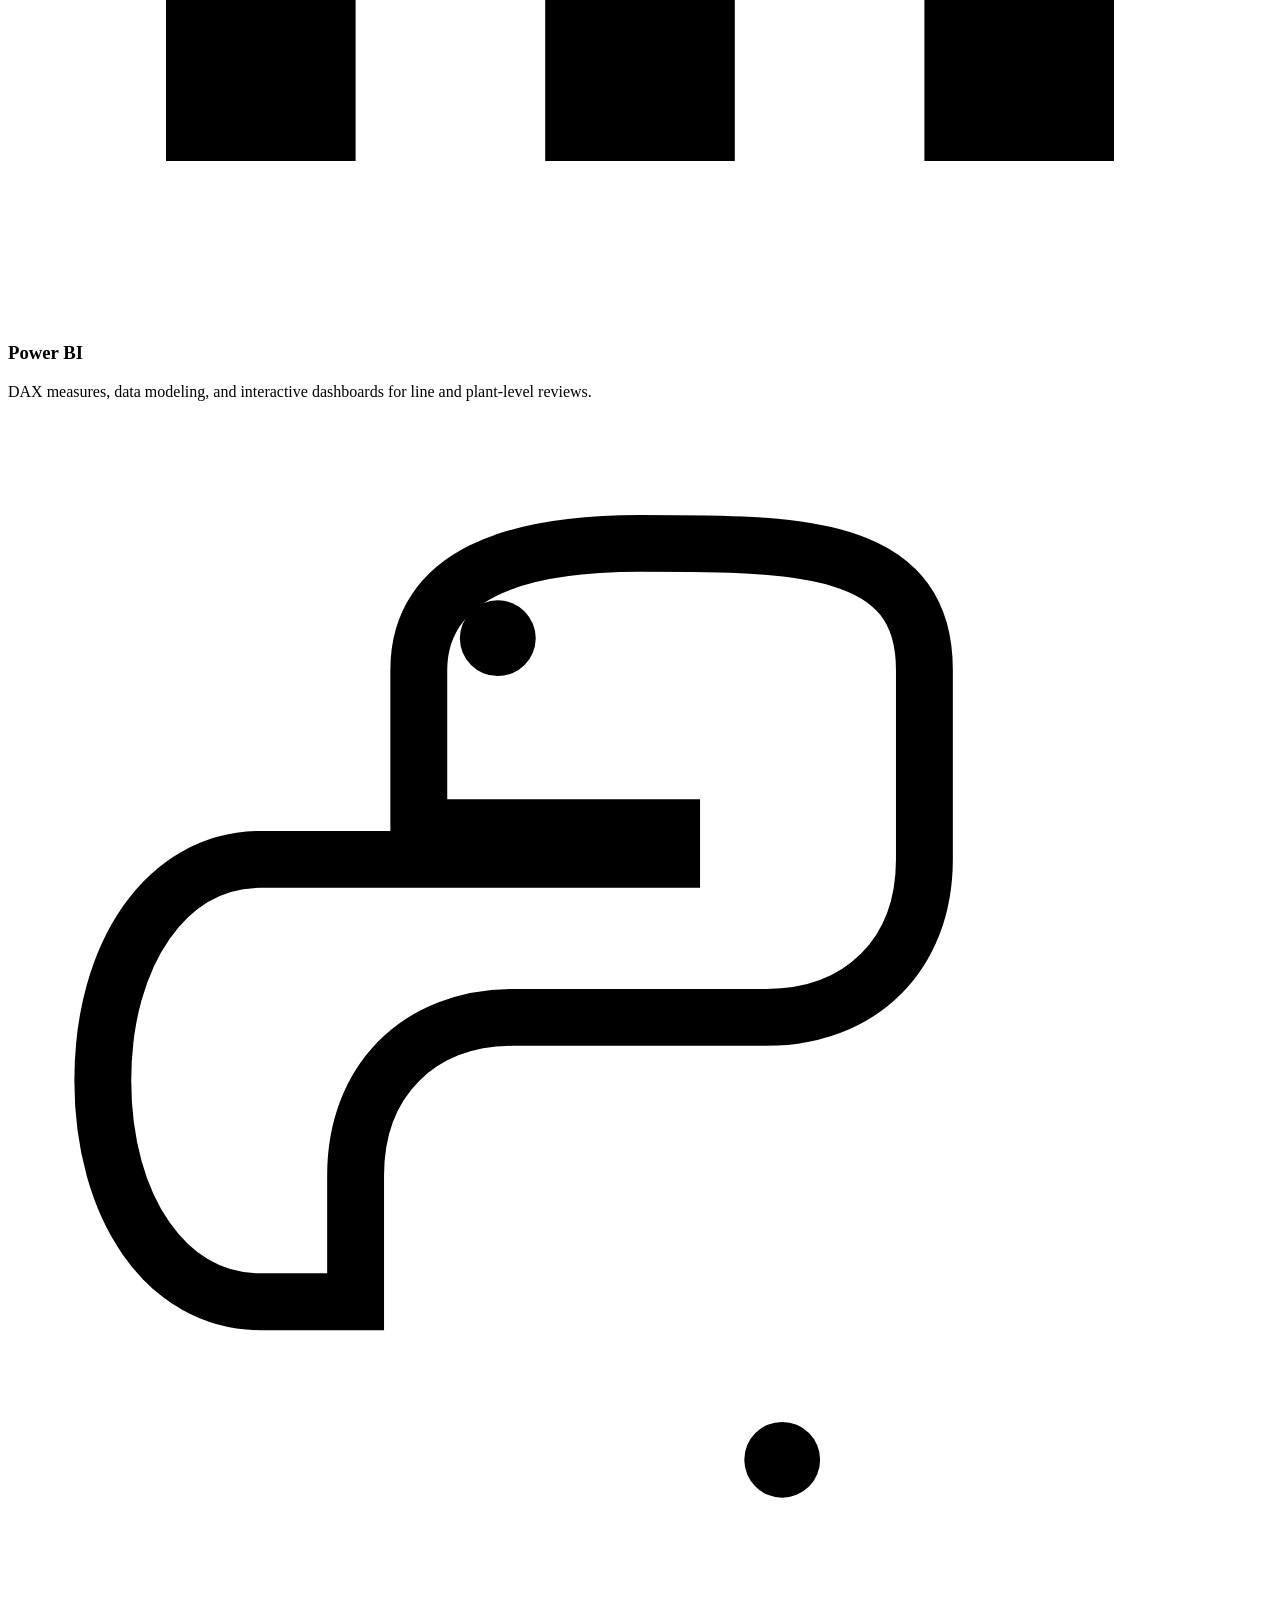
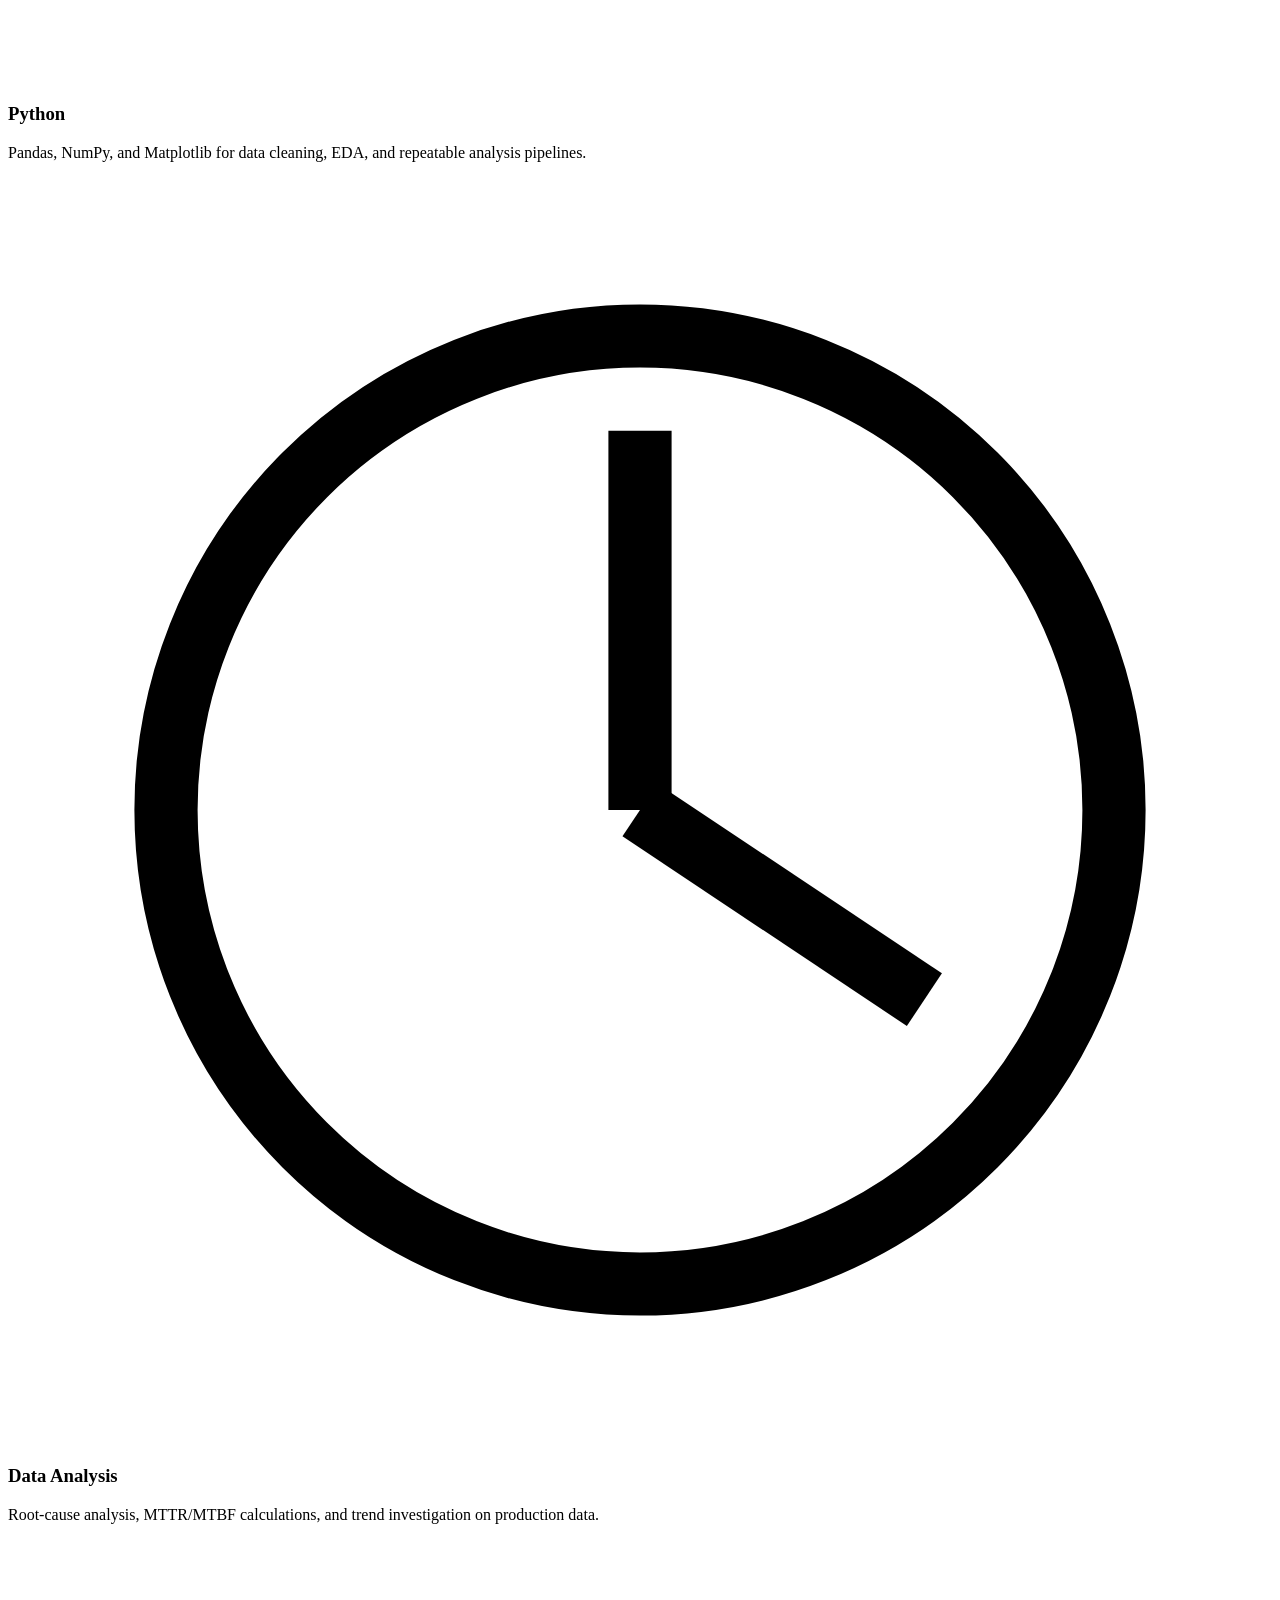
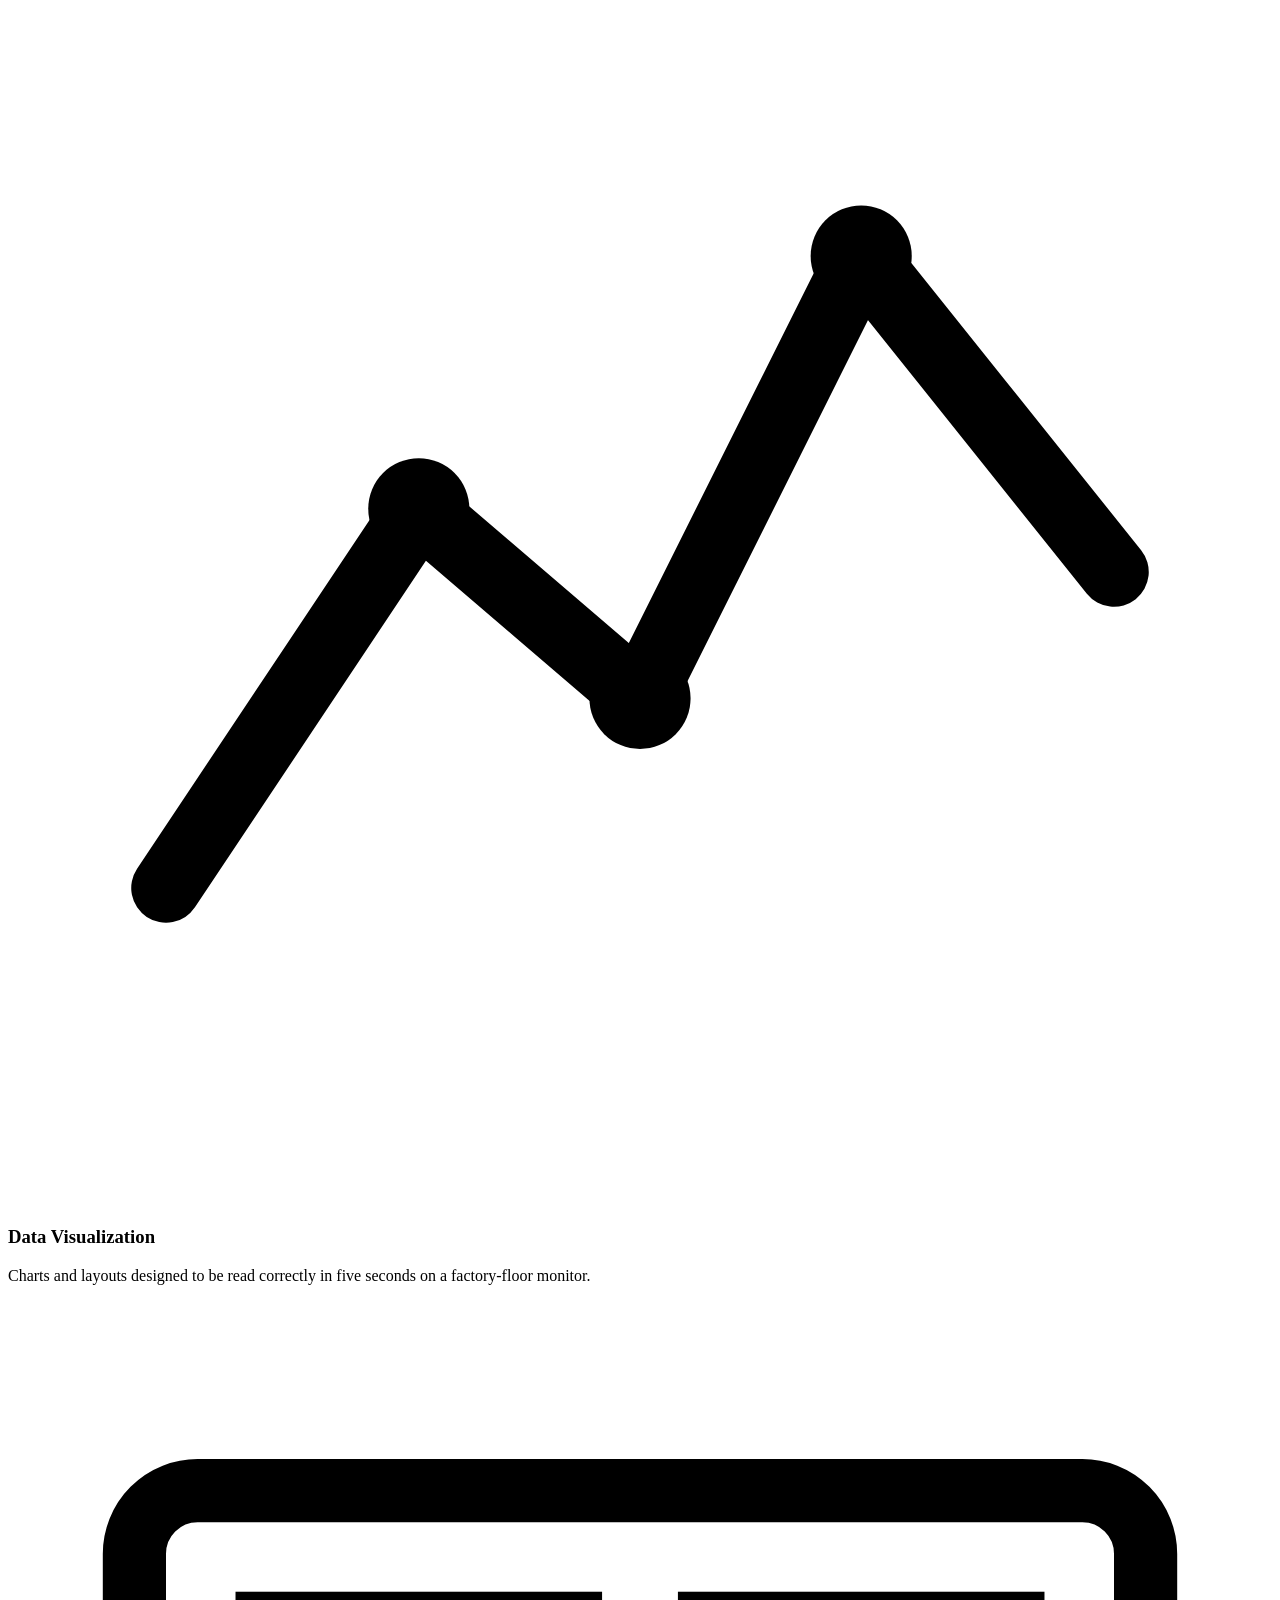
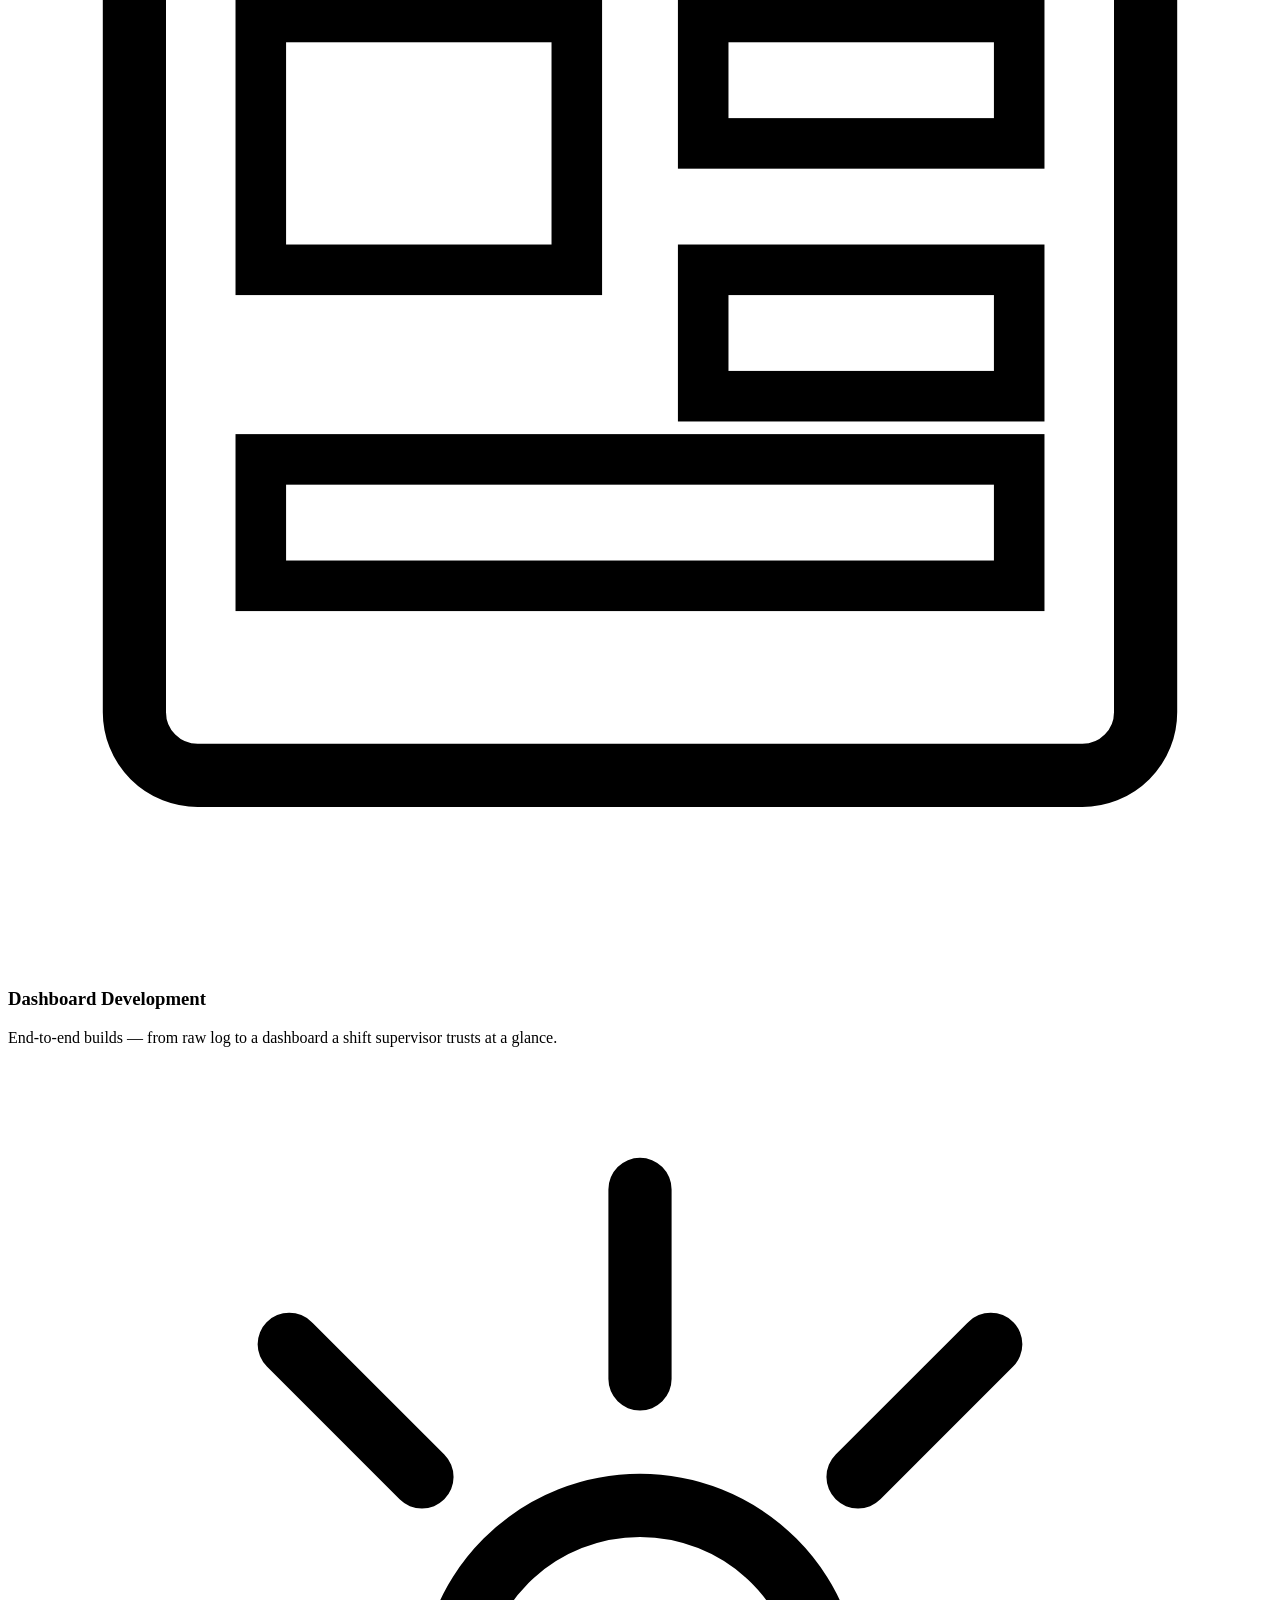
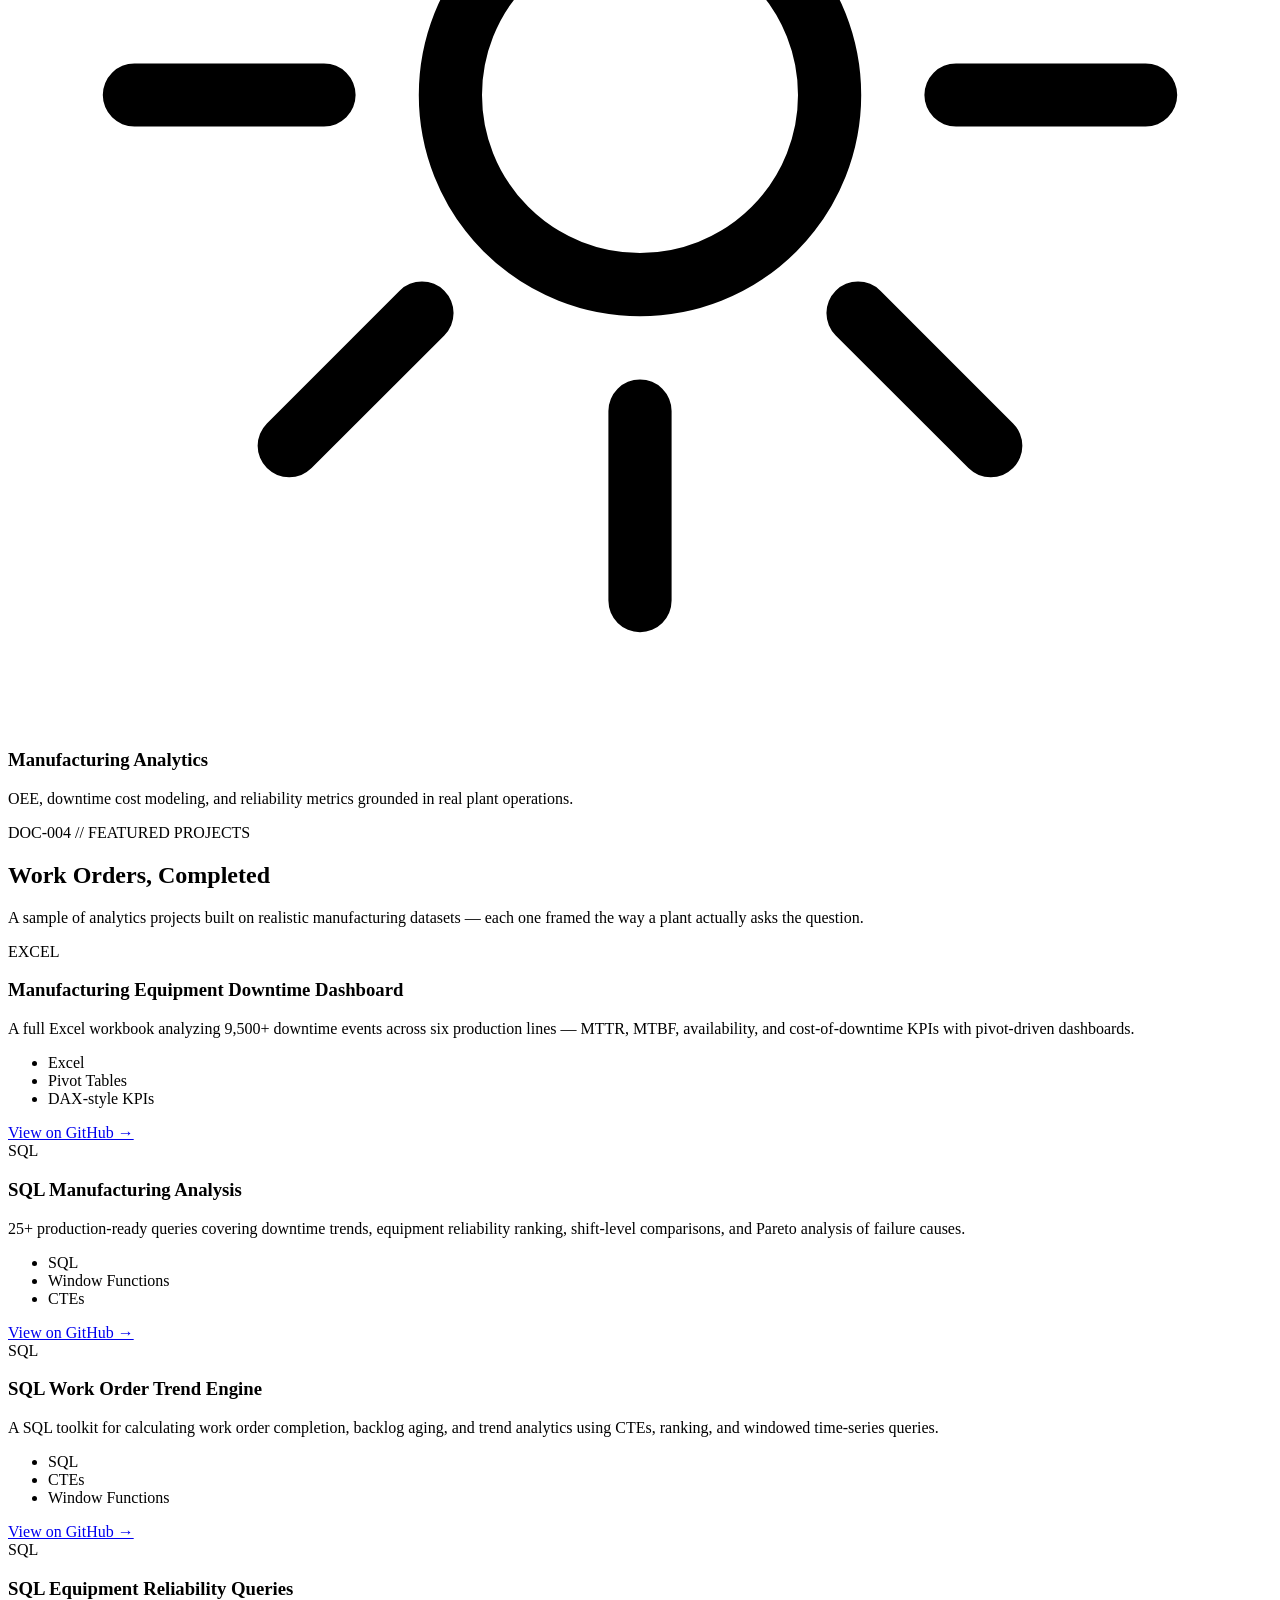
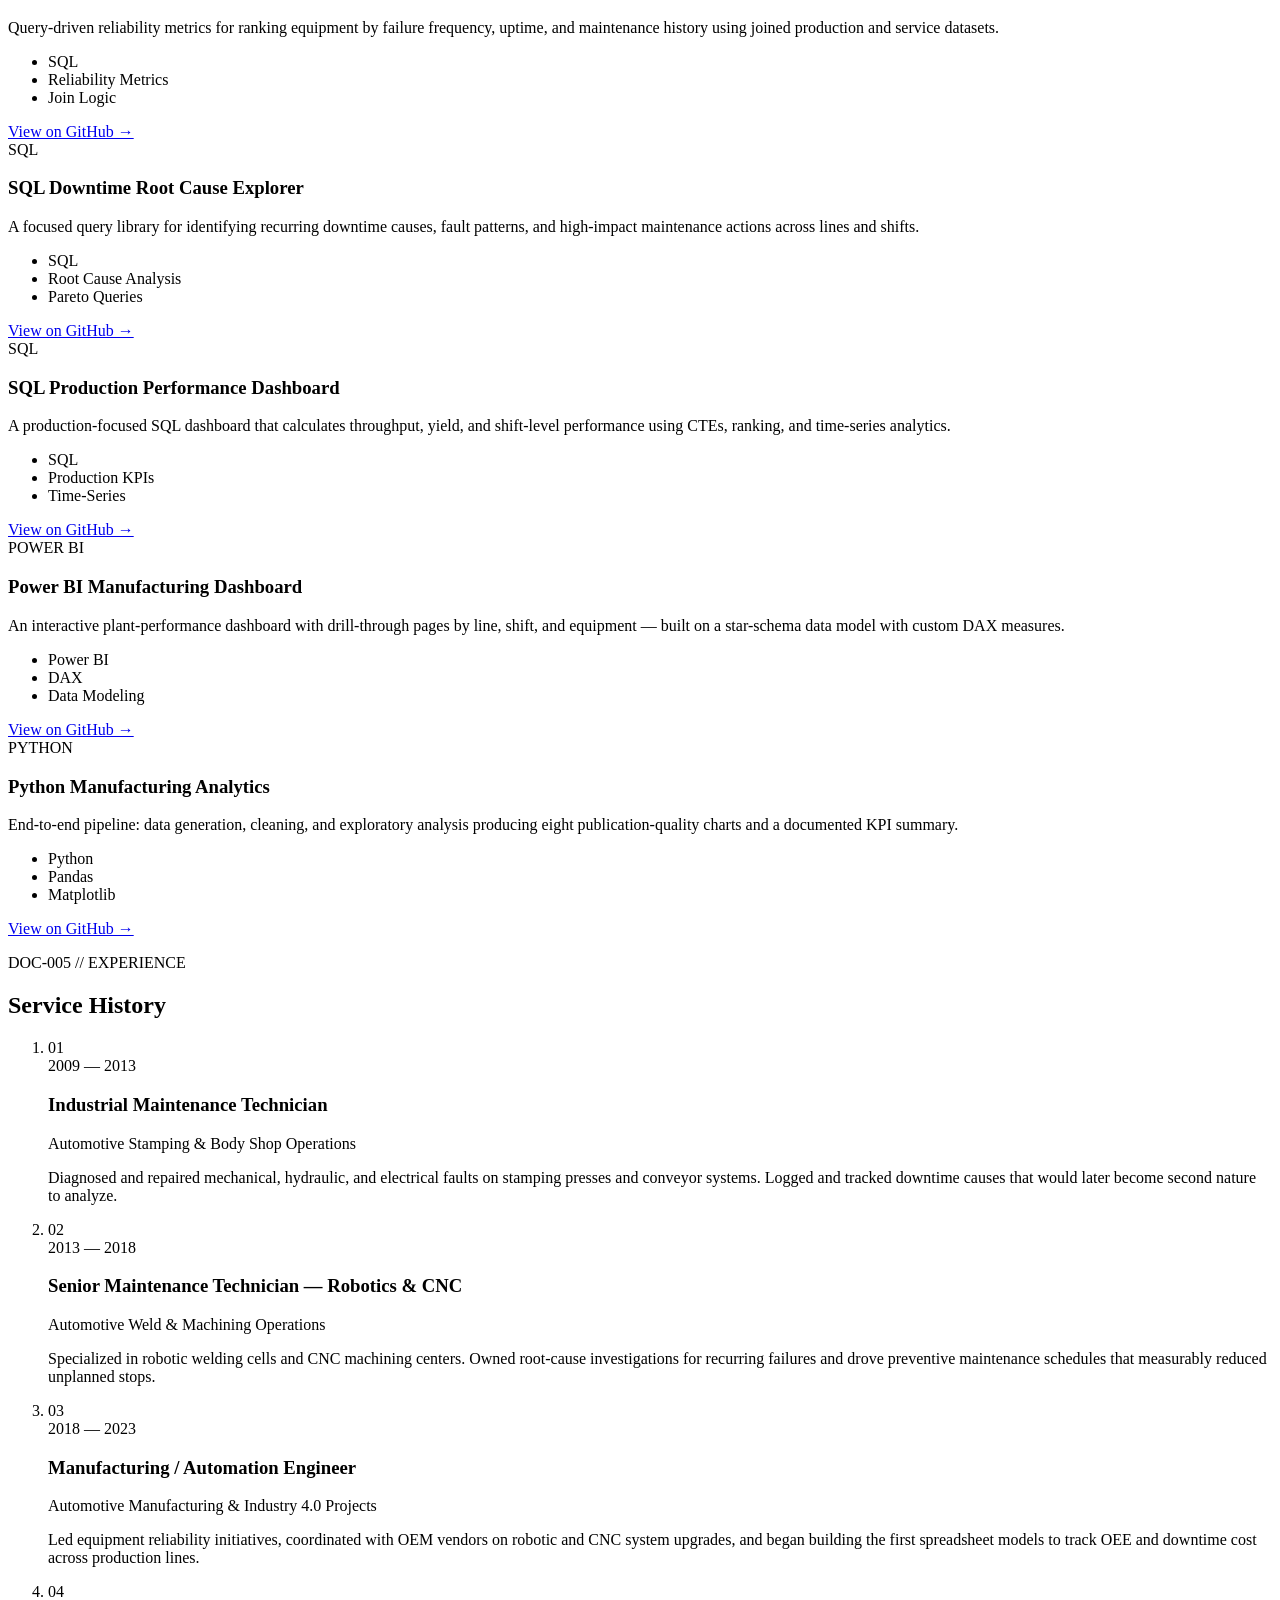
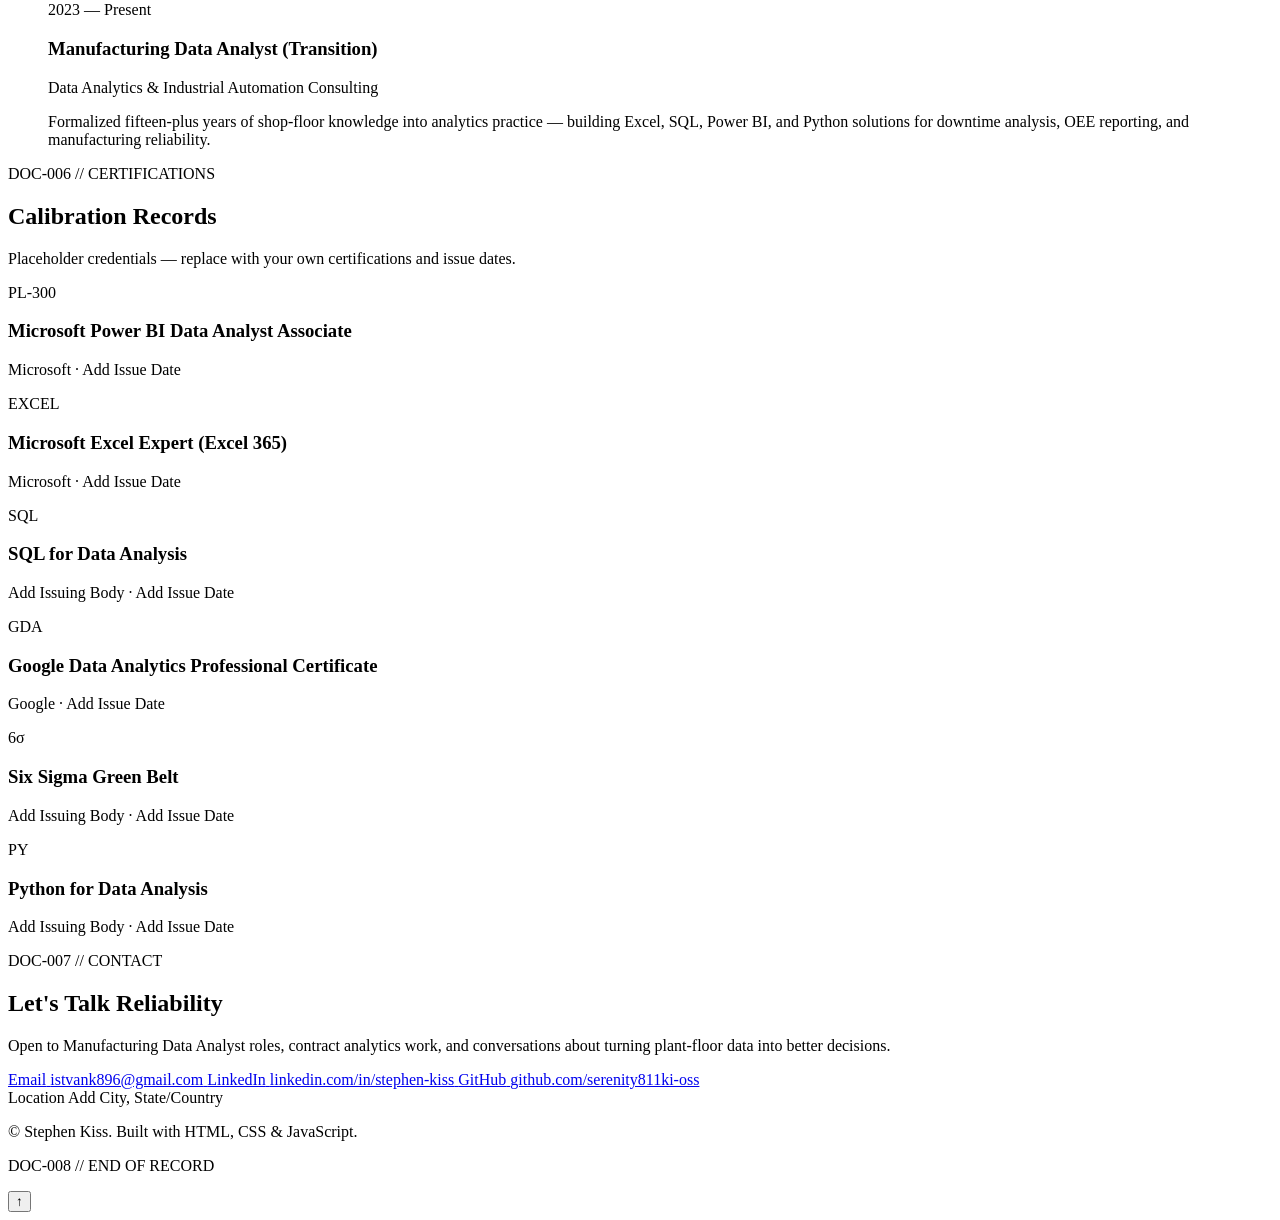
==== commit acc2a3e0: "Add files via upload" ====
--- a/portfolio/index.html
+++ b/portfolio/index.html
@@ -301,6 +301,36 @@
           <article class="project-card">
             <div class="project-card__corner project-card__corner--tl" aria-hidden="true"></div>
             <div class="project-card__corner project-card__corner--br" aria-hidden="true"></div>
+            <span class="project-card__tag">SQL</span>
+            <h3 class="project-card__title">SQL Downtime Root Cause Explorer</h3>
+            <p class="project-card__desc">
+              A focused query library for identifying recurring downtime causes, fault patterns,
+              and high-impact maintenance actions across lines and shifts.
+            </p>
+            <ul class="project-card__stack">
+              <li>SQL</li><li>Root Cause Analysis</li><li>Pareto Queries</li>
+            </ul>
+            <a href="https://github.com/Serenity811KI-OSS/sql-downtime-root-cause-explorer" class="project-card__link" target="_blank" rel="noopener noreferrer">View on GitHub &rarr;</a>
+          </article>
+
+          <article class="project-card">
+            <div class="project-card__corner project-card__corner--tl" aria-hidden="true"></div>
+            <div class="project-card__corner project-card__corner--br" aria-hidden="true"></div>
+            <span class="project-card__tag">SQL</span>
+            <h3 class="project-card__title">SQL Production Performance Dashboard</h3>
+            <p class="project-card__desc">
+              A production-focused SQL dashboard that calculates throughput, yield, and
+              shift-level performance using CTEs, ranking, and time-series analytics.
+            </p>
+            <ul class="project-card__stack">
+              <li>SQL</li><li>Production KPIs</li><li>Time-Series</li>
+            </ul>
+            <a href="https://github.com/Serenity811KI-OSS/sql-production-performance-dashboard" class="project-card__link" target="_blank" rel="noopener noreferrer">View on GitHub &rarr;</a>
+          </article>
+
+          <article class="project-card">
+            <div class="project-card__corner project-card__corner--tl" aria-hidden="true"></div>
+            <div class="project-card__corner project-card__corner--br" aria-hidden="true"></div>
             <span class="project-card__tag">POWER BI</span>
             <h3 class="project-card__title">Power BI Manufacturing Dashboard</h3>
             <p class="project-card__desc">
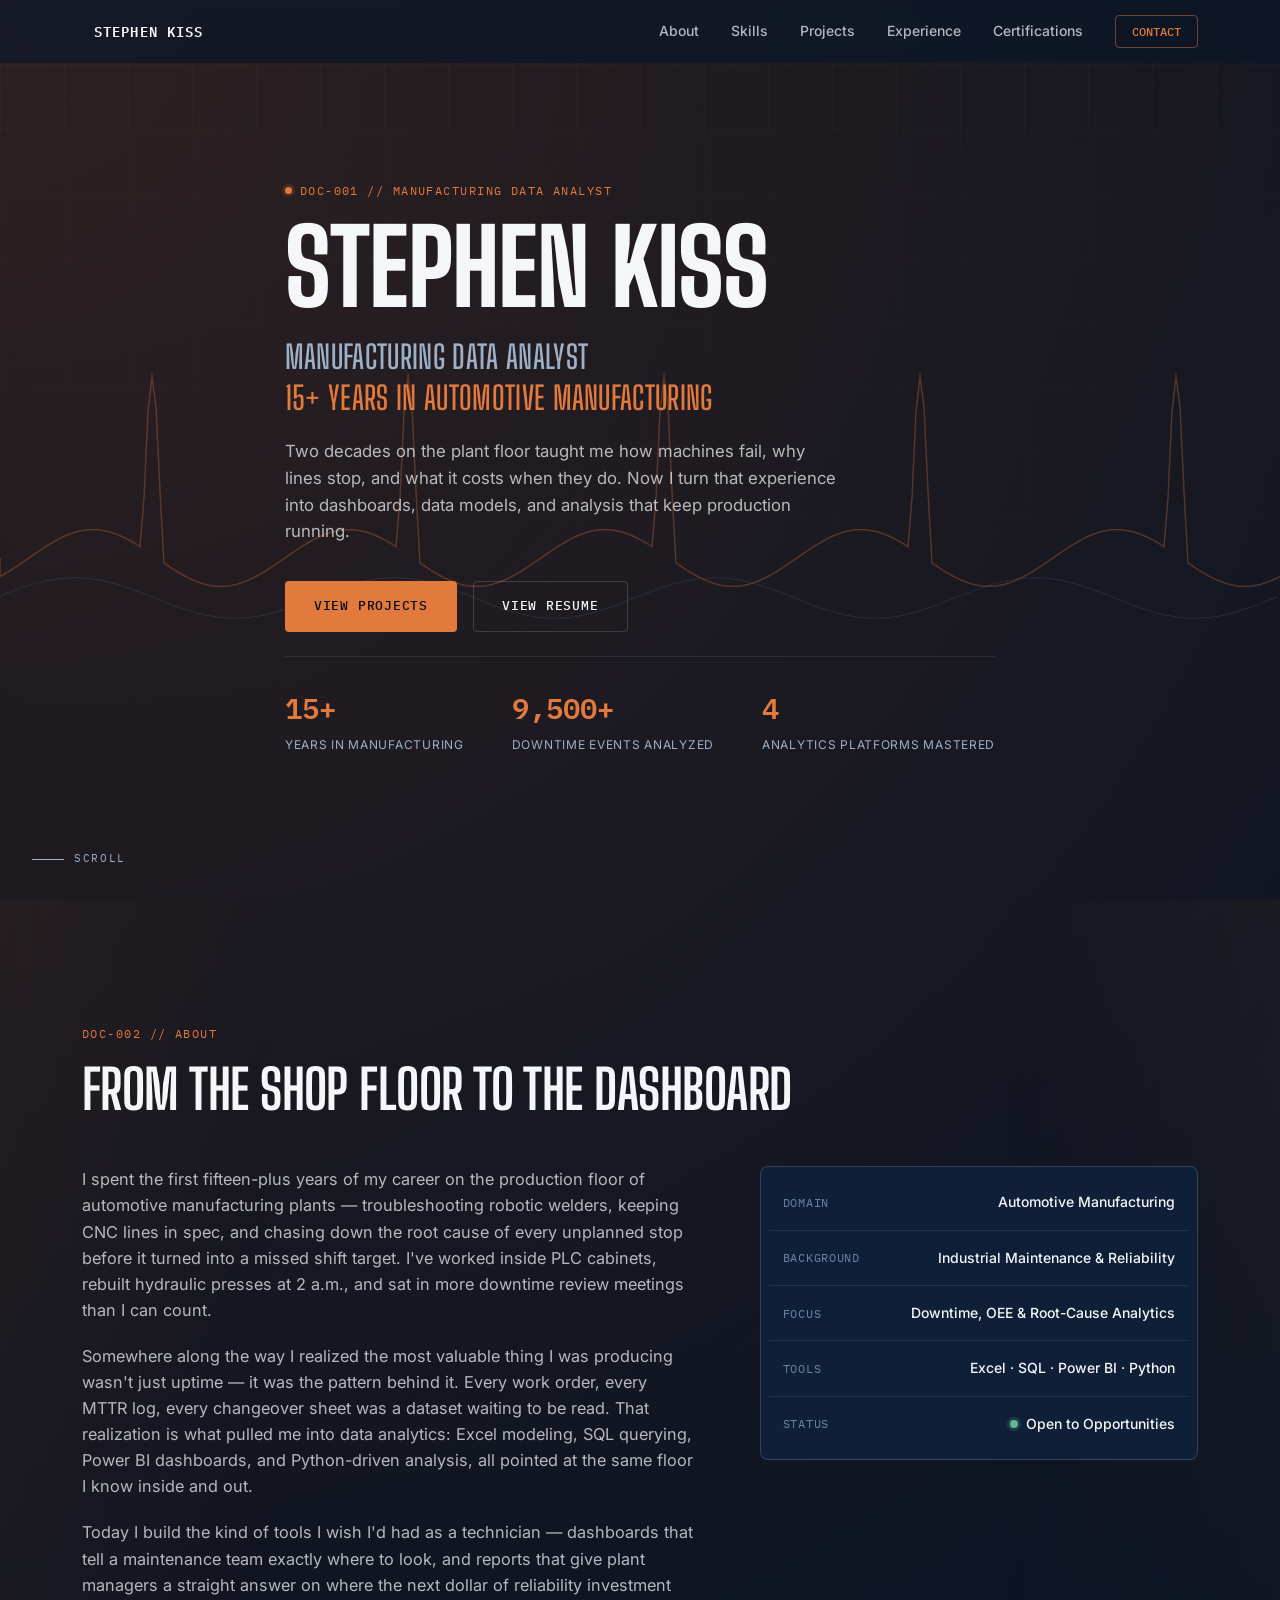
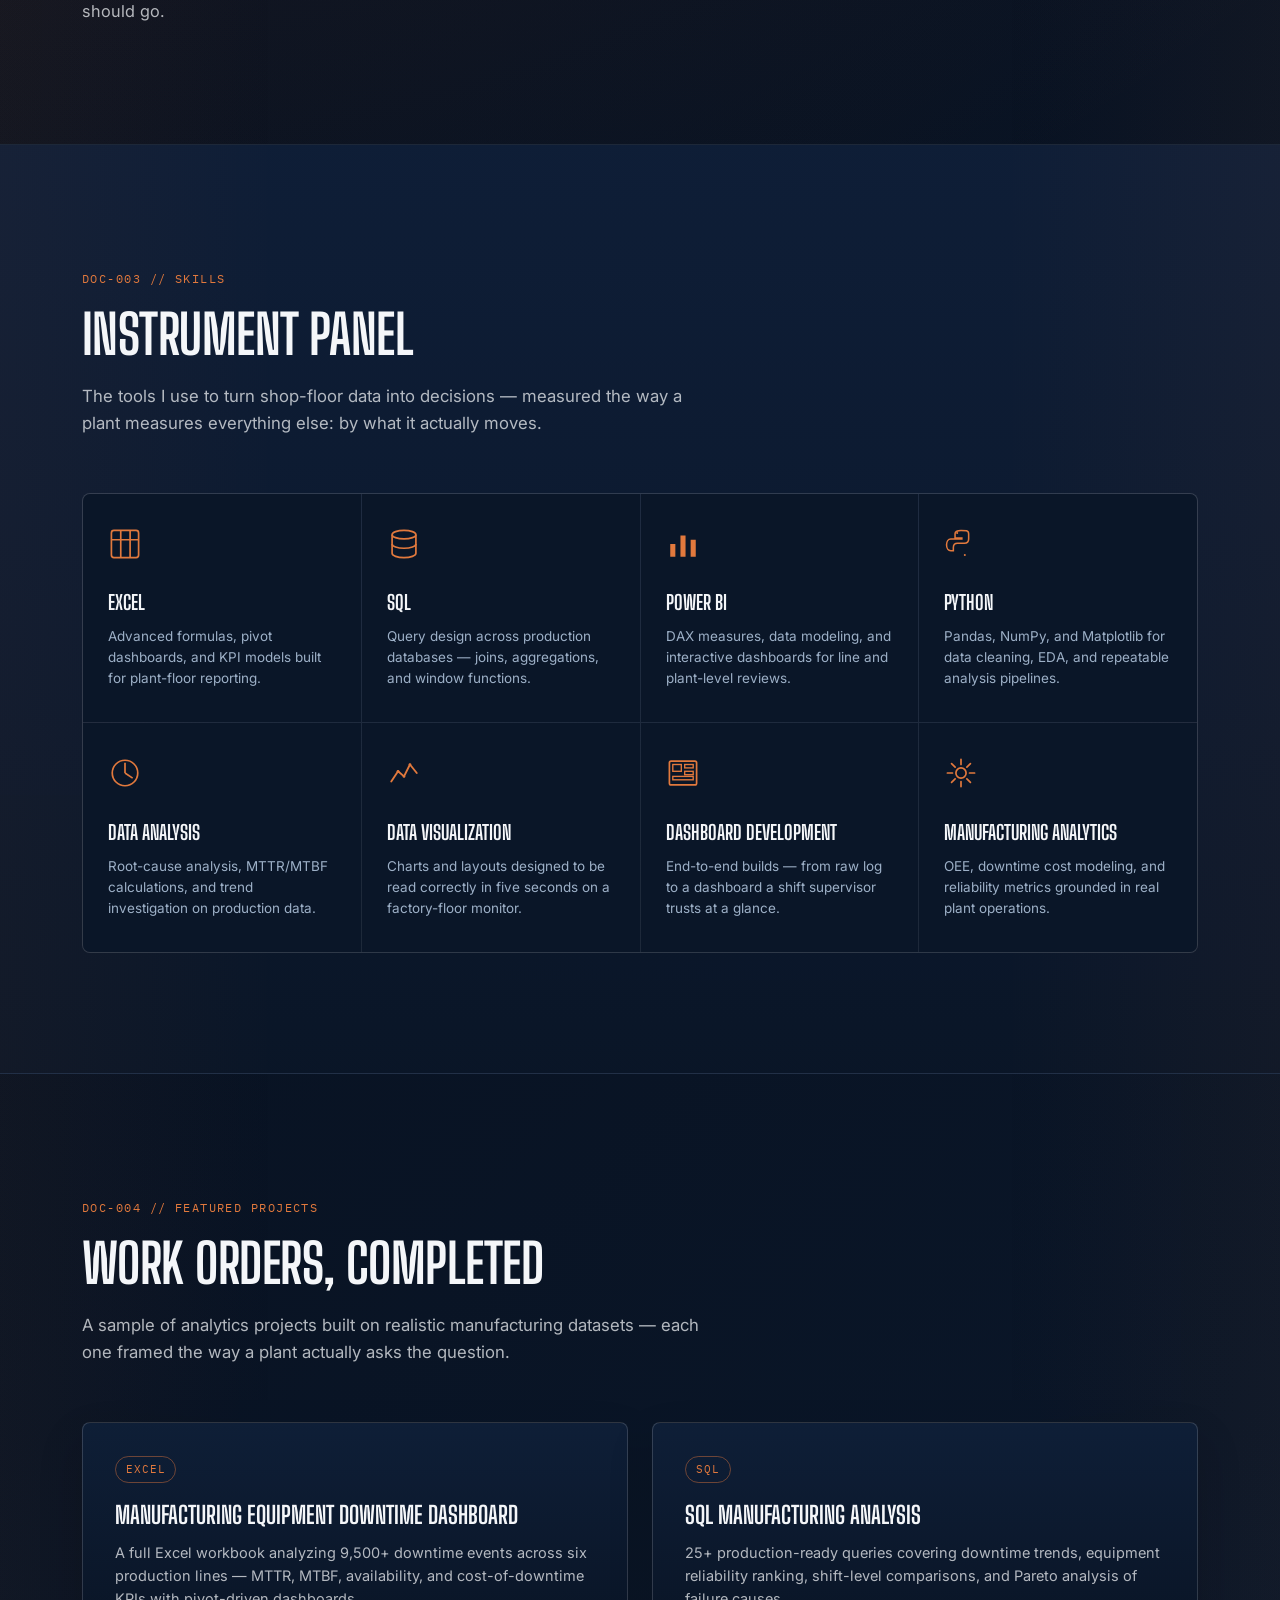
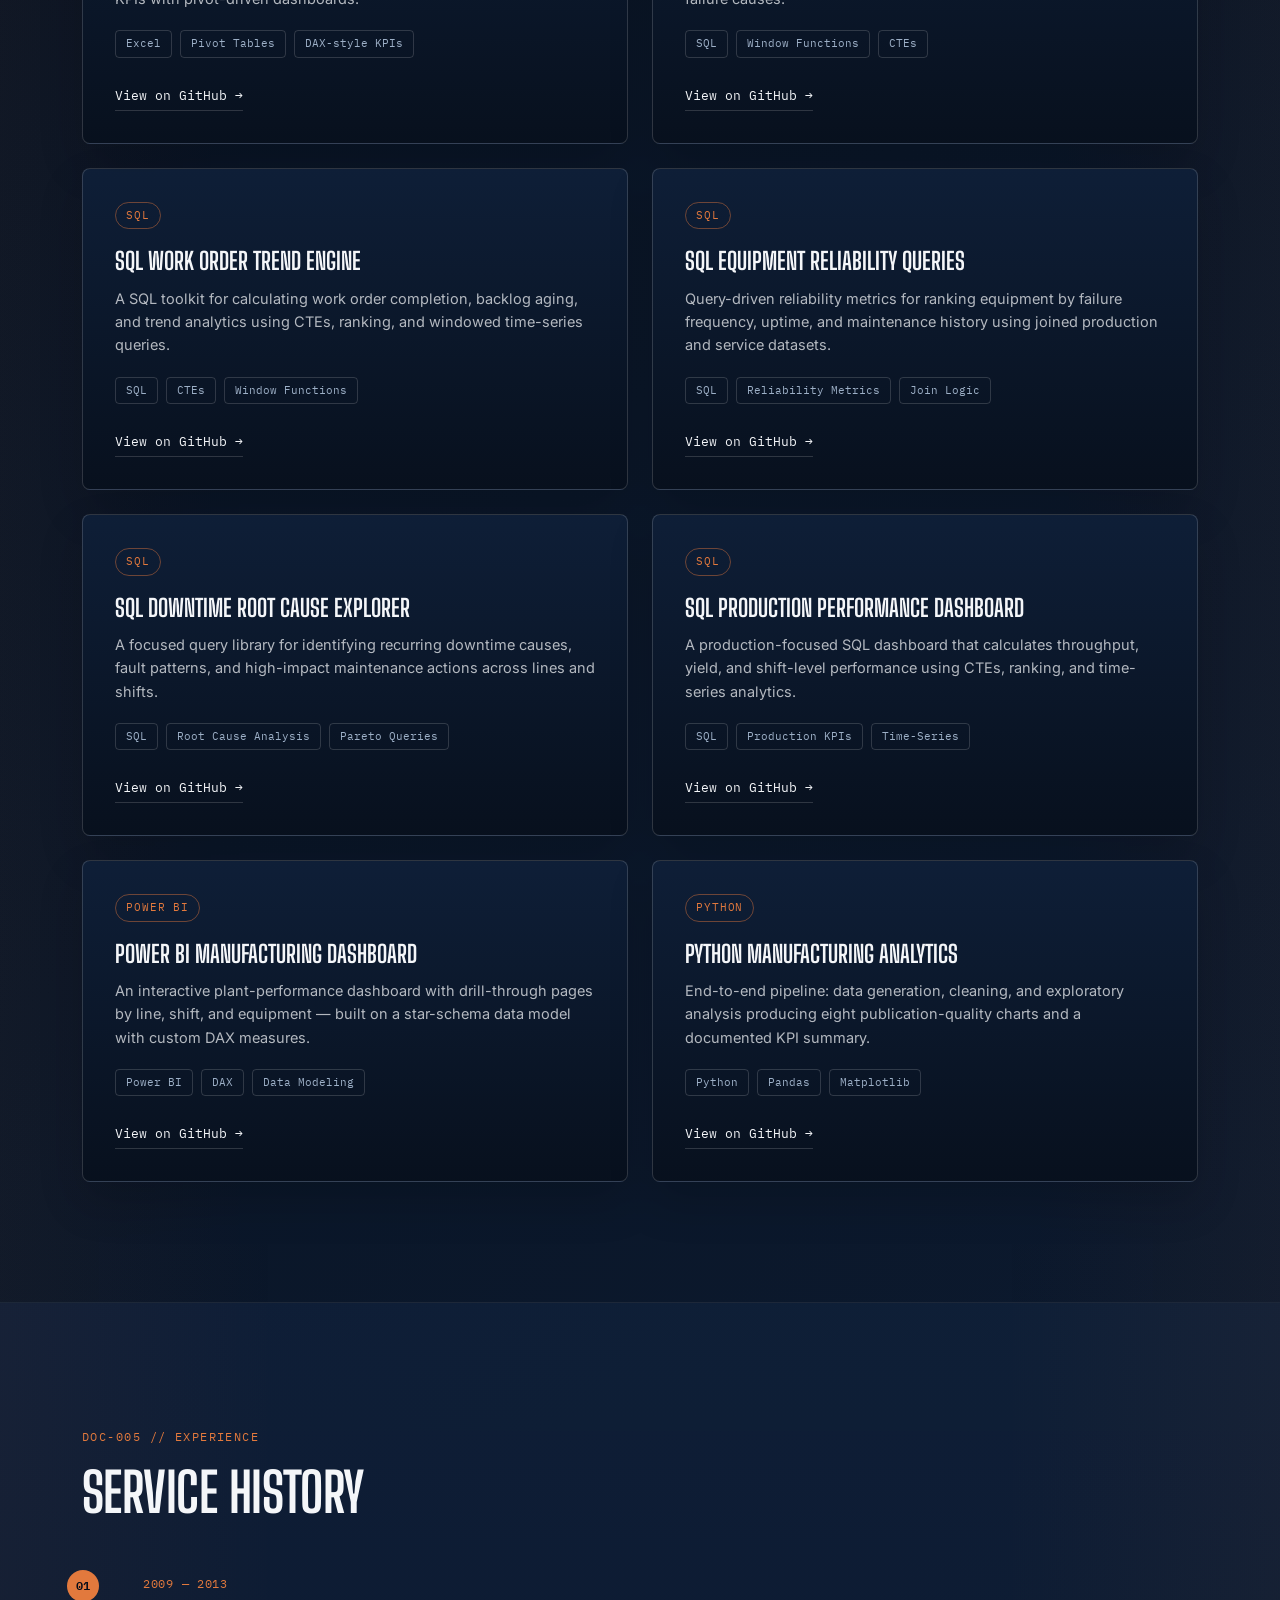
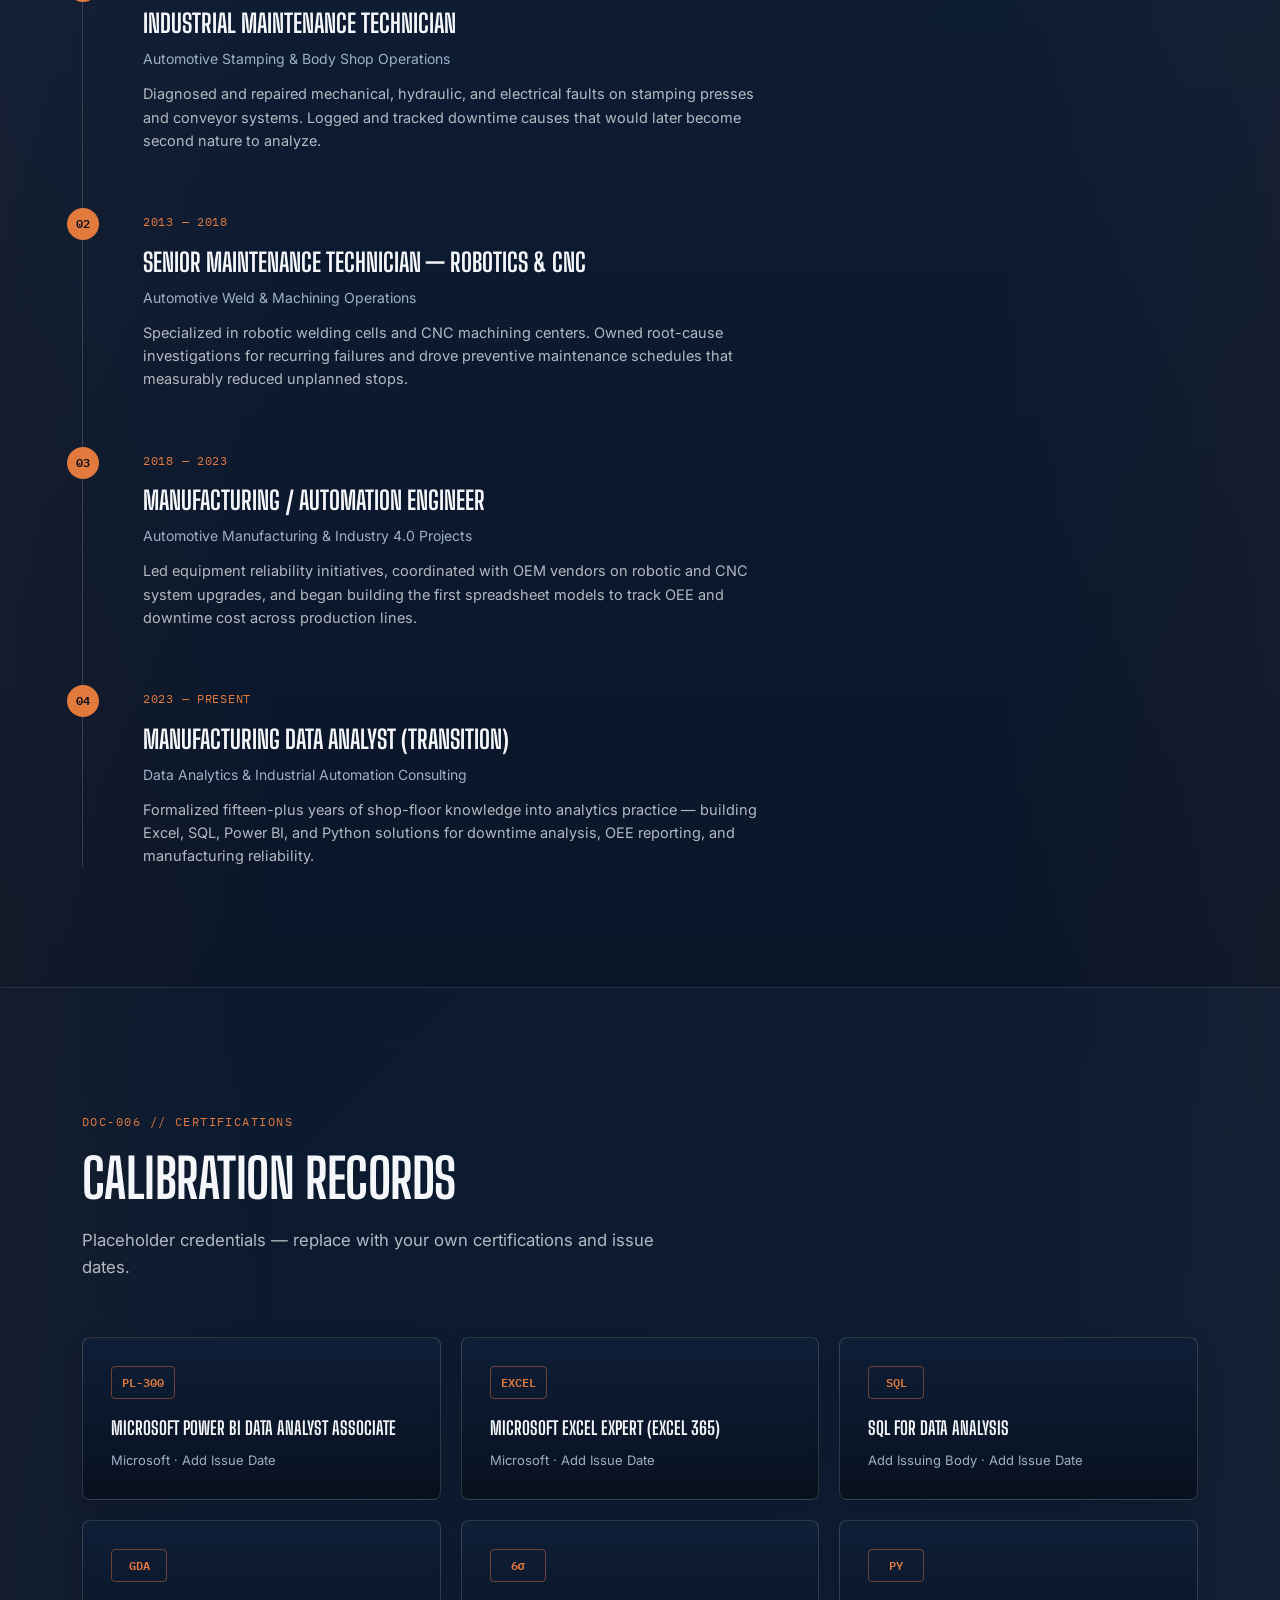
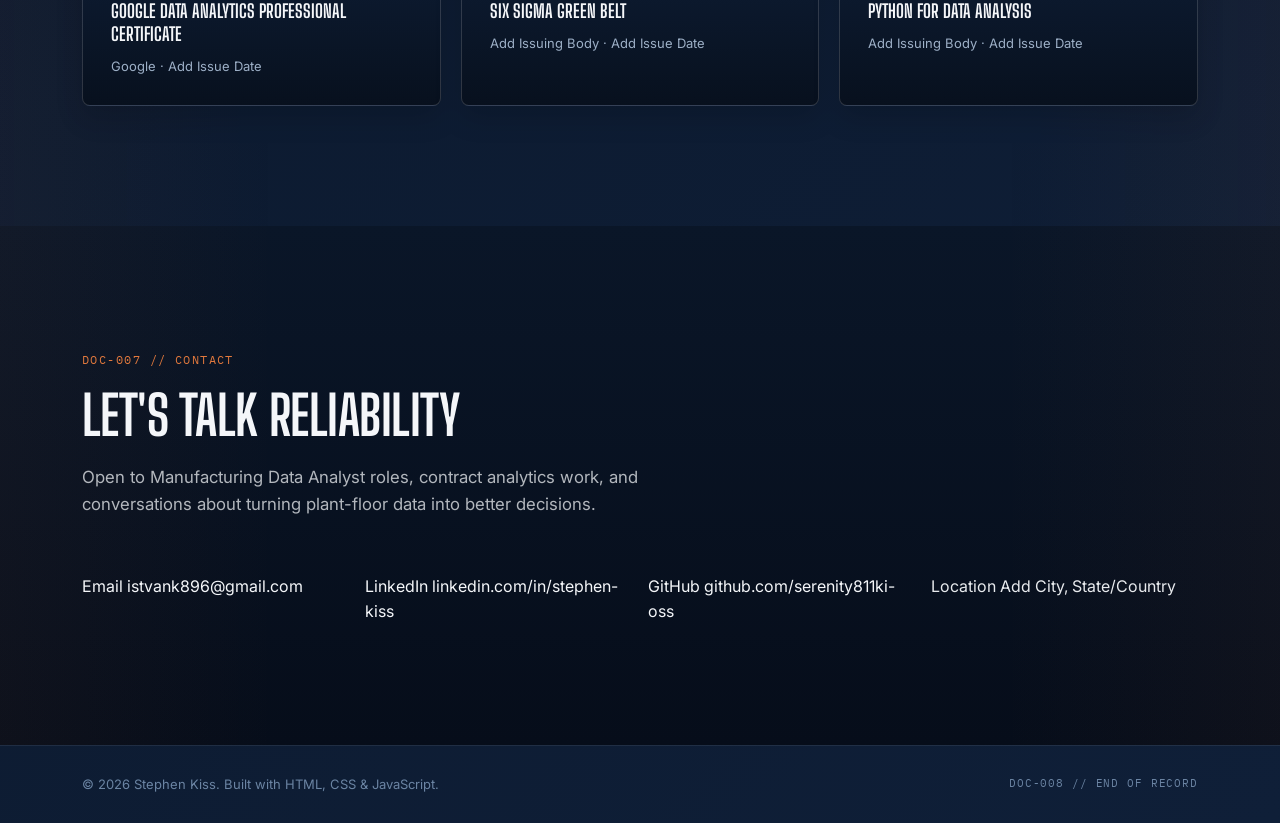
==== commit a29e3b5b: "Add files via upload" ====
--- a/portfolio/index.html
+++ b/portfolio/index.html
@@ -20,7 +20,7 @@
   <link rel="preconnect" href="https://fonts.gstatic.com" crossorigin>
   <link href="https://fonts.googleapis.com/css2?family=Big+Shoulders+Display:wght@600;700;800&family=Inter:wght@400;500;600;700&family=IBM+Plex+Mono:wght@400;500;600&display=swap" rel="stylesheet">
 
-  <link rel="stylesheet" href="css/style.css">
+  <link rel="stylesheet" href="../css/style.css">
 </head>
 <body>
 
@@ -516,6 +516,6 @@
   <!-- ===================== BACK TO TOP ===================== -->
   <button id="backToTop" class="back-to-top" aria-label="Back to top">&uarr;</button>
 
-  <script src="js/script.js"></script>
+  <script src="../js/script.js"></script>
 </body>
 </html>
--- a/css/style.css
+++ b/css/style.css
@@ -0,0 +1,1026 @@
+/* ==========================================================================
+   STEPHEN KISS — MANUFACTURING DATA ANALYST PORTFOLIO
+   Design system: "Shop-floor blueprint" — deep navy, white, muted industrial
+   orange. Big Shoulders Display for headlines, Inter for body copy,
+   IBM Plex Mono for spec-sheet labels and data figures.
+   ========================================================================== */
+
+/* ---------------------------- DESIGN TOKENS ---------------------------- */
+:root {
+  /* Color */
+  --color-navy-950: #060d1a;
+  --color-navy-900: #0a1628;
+  --color-navy-800: #0f1f38;
+  --color-navy-700: #16304f;
+  --color-steel-400: #6b84a3;
+  --color-steel-300: #9db0c7;
+  --color-white: #f4f6f9;
+  --color-white-dim: rgba(244, 246, 249, 0.72);
+  --color-accent: #e2793d;
+  --color-accent-dim: rgba(226, 121, 61, 0.16);
+  --color-accent-line: rgba(226, 121, 61, 0.45);
+  --color-line: rgba(244, 246, 249, 0.08);
+  --color-line-strong: rgba(244, 246, 249, 0.16);
+  --color-success: #5fb98c;
+
+  /* Type */
+  --font-display: 'Big Shoulders Display', sans-serif;
+  --font-body: 'Inter', -apple-system, BlinkMacSystemFont, sans-serif;
+  --font-mono: 'IBM Plex Mono', 'Courier New', monospace;
+
+  /* Layout */
+  --container-w: 1180px;
+  --radius-sm: 4px;
+  --radius-md: 8px;
+  --transition-base: 220ms cubic-bezier(0.4, 0, 0.2, 1);
+}
+
+/* ---------------------------- RESET ---------------------------- */
+*, *::before, *::after { box-sizing: border-box; }
+html { scroll-behavior: smooth; }
+body {
+  margin: 0;
+  background:
+    radial-gradient(circle at top left, rgba(226, 121, 61, 0.18), transparent 28%),
+    linear-gradient(135deg, var(--color-navy-950) 0%, var(--color-navy-900) 50%, var(--color-navy-800) 100%);
+  color: var(--color-white);
+  font-family: var(--font-body);
+  font-size: 16px;
+  line-height: 1.6;
+  -webkit-font-smoothing: antialiased;
+}
+img { max-width: 100%; display: block; }
+a { color: inherit; text-decoration: none; }
+ul, ol { list-style: none; margin: 0; padding: 0; }
+h1, h2, h3, p { margin: 0; }
+button { font-family: inherit; cursor: pointer; }
+
+@media (prefers-reduced-motion: reduce) {
+  html { scroll-behavior: auto; }
+  *, *::before, *::after {
+    animation-duration: 0.01ms !important;
+    animation-iteration-count: 1 !important;
+    transition-duration: 0.01ms !important;
+    scroll-behavior: auto !important;
+  }
+}
+
+/* Visible keyboard focus */
+a:focus-visible,
+button:focus-visible {
+  outline: 2px solid var(--color-accent);
+  outline-offset: 3px;
+  border-radius: var(--radius-sm);
+}
+
+.container {
+  max-width: var(--container-w);
+  margin: 0 auto;
+  padding: 0 32px;
+}
+
+/* ---------------------------- BLUEPRINT GRID BACKDROP ---------------------------- */
+.blueprint-grid {
+  position: fixed;
+  inset: 0;
+  z-index: -1;
+  pointer-events: none;
+  background-image:
+    linear-gradient(var(--color-line) 1px, transparent 1px),
+    linear-gradient(90deg, var(--color-line) 1px, transparent 1px);
+  background-size: 64px 64px;
+  opacity: 0.5;
+  mask-image: linear-gradient(to bottom, rgba(0,0,0,0.6) 0%, transparent 85%);
+}
+
+/* ---------------------------- EYEBROW / SPEC LABELS ---------------------------- */
+.eyebrow {
+  display: inline-flex;
+  align-items: center;
+  gap: 8px;
+  font-family: var(--font-mono);
+  font-size: 12px;
+  letter-spacing: 0.12em;
+  color: var(--color-accent);
+  margin-bottom: 18px;
+  text-transform: uppercase;
+}
+.eyebrow--dark { color: var(--color-accent); }
+.eyebrow__dot {
+  width: 7px;
+  height: 7px;
+  border-radius: 50%;
+  background: var(--color-accent);
+  box-shadow: 0 0 0 3px var(--color-accent-dim);
+  animation: pulse-dot 2.4s ease-in-out infinite;
+}
+@keyframes pulse-dot {
+  0%, 100% { opacity: 1; }
+  50% { opacity: 0.4; }
+}
+
+/* ---------------------------- BUTTONS ---------------------------- */
+.btn {
+  display: inline-flex;
+  align-items: center;
+  justify-content: center;
+  padding: 14px 28px;
+  font-family: var(--font-mono);
+  font-size: 13px;
+  font-weight: 500;
+  letter-spacing: 0.06em;
+  text-transform: uppercase;
+  border-radius: var(--radius-sm);
+  border: 1px solid transparent;
+  transition: transform var(--transition-base), background var(--transition-base), border-color var(--transition-base);
+}
+.btn--primary {
+  background: var(--color-accent);
+  color: var(--color-navy-950);
+}
+.btn--primary:hover {
+  transform: translateY(-2px);
+  background: #ef8b52;
+}
+.btn--ghost {
+  border-color: var(--color-line-strong);
+  color: var(--color-white);
+}
+.btn--ghost:hover {
+  border-color: var(--color-accent);
+  color: var(--color-accent);
+  transform: translateY(-2px);
+}
+
+/* ==========================================================================
+   NAVIGATION
+   ========================================================================== */
+.site-header {
+  position: fixed;
+  top: 0;
+  left: 0;
+  right: 0;
+  z-index: 100;
+  background: rgba(10, 22, 40, 0.65);
+  backdrop-filter: blur(10px);
+  -webkit-backdrop-filter: blur(10px);
+  border-bottom: 1px solid transparent;
+  transition: border-color var(--transition-base), background var(--transition-base);
+}
+.site-header.is-scrolled {
+  border-bottom-color: var(--color-line);
+  background: rgba(10, 22, 40, 0.9);
+}
+.navbar {
+  max-width: var(--container-w);
+  margin: 0 auto;
+  padding: 18px 32px;
+  display: flex;
+  align-items: center;
+  justify-content: space-between;
+}
+.navbar__brand {
+  display: flex;
+  align-items: center;
+  gap: 12px;
+  font-family: var(--font-mono);
+  font-size: 14px;
+  font-weight: 600;
+  letter-spacing: 0.08em;
+  color: var(--color-white);
+}
+.navbar__brand-logo {
+  width: 40px;
+  height: 40px;
+  border-radius: 12px;
+  box-shadow: 0 8px 24px rgba(0, 0, 0, 0.25);
+}
+.navbar__brand-text {
+  letter-spacing: 0.14em;
+}
+.navbar__menu {
+  display: flex;
+  align-items: center;
+  gap: 32px;
+}
+.navbar__link {
+  font-size: 14px;
+  font-weight: 500;
+  color: var(--color-white-dim);
+  position: relative;
+  padding: 4px 0;
+  transition: color var(--transition-base);
+}
+.navbar__link::after {
+  content: '';
+  position: absolute;
+  left: 0;
+  bottom: -2px;
+  width: 0;
+  height: 1px;
+  background: var(--color-accent);
+  transition: width var(--transition-base);
+}
+.navbar__link:hover { color: var(--color-white); }
+.navbar__link:hover::after { width: 100%; }
+.navbar__link--cta {
+  padding: 8px 16px;
+  border: 1px solid var(--color-accent-line);
+  border-radius: var(--radius-sm);
+  color: var(--color-accent);
+  font-family: var(--font-mono);
+  font-size: 12px;
+  text-transform: uppercase;
+}
+.navbar__link--cta::after { display: none; }
+.navbar__link--cta:hover { background: var(--color-accent-dim); }
+
+.navbar__toggle {
+  display: none;
+  flex-direction: column;
+  gap: 5px;
+  background: none;
+  border: none;
+  padding: 6px;
+}
+.navbar__toggle span {
+  width: 24px;
+  height: 2px;
+  background: var(--color-white);
+  transition: transform var(--transition-base), opacity var(--transition-base);
+}
+.navbar__toggle[aria-expanded="true"] span:nth-child(1) { transform: translateY(7px) rotate(45deg); }
+.navbar__toggle[aria-expanded="true"] span:nth-child(2) { opacity: 0; }
+.navbar__toggle[aria-expanded="true"] span:nth-child(3) { transform: translateY(-7px) rotate(-45deg); }
+
+/* ==========================================================================
+   HERO
+   ========================================================================== */
+.hero {
+  position: relative;
+  min-height: 100vh;
+  display: flex;
+  align-items: center;
+  overflow: hidden;
+  padding-top: 90px;
+}
+.hero__signal {
+  position: absolute;
+  inset: 0;
+  width: 100%;
+  height: 100%;
+  opacity: 0.55;
+}
+.hero__content {
+  position: relative;
+  z-index: 2;
+  padding-bottom: 60px;
+}
+.hero__name {
+  font-family: var(--font-display);
+  font-weight: 800;
+  font-size: clamp(3.2rem, 9vw, 6.5rem);
+  line-height: 0.95;
+  letter-spacing: -0.01em;
+  text-transform: uppercase;
+  margin-bottom: 20px;
+}
+.hero__headline {
+  font-family: var(--font-display);
+  font-weight: 600;
+  font-size: clamp(1.4rem, 3vw, 2rem);
+  line-height: 1.3;
+  color: var(--color-steel-300);
+  text-transform: uppercase;
+  letter-spacing: 0.01em;
+  margin-bottom: 18px;
+}
+.hero__headline-accent { color: var(--color-accent); }
+.hero__badge {
+  display: inline-flex;
+  align-items: center;
+  gap: 10px;
+  padding: 10px 14px;
+  border: 1px solid var(--color-accent-line);
+  border-radius: 999px;
+  background: rgba(226, 121, 61, 0.08);
+  color: var(--color-white-dim);
+  font-size: 0.95rem;
+  margin-bottom: 24px;
+}
+.hero__badge-dot {
+  width: 10px;
+  height: 10px;
+  border-radius: 50%;
+  background: var(--color-accent);
+  box-shadow: 0 0 0 4px rgba(226, 121, 61, 0.18);
+}
+.hero__sub {
+  max-width: 560px;
+  color: var(--color-white-dim);
+  font-size: 1.05rem;
+  margin-bottom: 36px;
+}
+.hero__cta {
+  display: flex;
+  gap: 16px;
+  flex-wrap: wrap;
+  margin-bottom: 24px;
+}
+.hero__highlight {
+  max-width: 620px;
+  border: 1px solid var(--color-line-strong);
+  border-radius: var(--radius-md);
+  padding: 20px 22px;
+  background: linear-gradient(135deg, rgba(226,121,61,0.12), rgba(10,22,40,0.9));
+  box-shadow: 0 22px 60px rgba(0, 0, 0, 0.18);
+  margin-bottom: 40px;
+}
+.hero__highlight-title {
+  display: inline-block;
+  font-family: var(--font-mono);
+  font-size: 11px;
+  letter-spacing: 0.12em;
+  text-transform: uppercase;
+  color: var(--color-accent);
+  margin-bottom: 8px;
+}
+.hero__highlight p {
+  color: var(--color-white-dim);
+  font-size: 0.97rem;
+}
+.hero__stats {
+  display: flex;
+  gap: 48px;
+  flex-wrap: wrap;
+  border-top: 1px solid var(--color-line);
+  padding-top: 28px;
+}
+.stat { display: flex; flex-direction: column; gap: 4px; }
+.stat__value {
+  font-family: var(--font-mono);
+  font-size: 1.8rem;
+  font-weight: 600;
+  color: var(--color-accent);
+}
+.stat__label {
+  font-size: 12px;
+  color: var(--color-steel-300);
+  text-transform: uppercase;
+  letter-spacing: 0.06em;
+}
+
+.scroll-cue {
+  position: absolute;
+  bottom: 32px;
+  left: 32px;
+  display: flex;
+  align-items: center;
+  gap: 10px;
+  font-family: var(--font-mono);
+  font-size: 11px;
+  letter-spacing: 0.15em;
+  color: var(--color-steel-300);
+  z-index: 2;
+}
+.scroll-cue__line {
+  width: 32px;
+  height: 1px;
+  background: var(--color-steel-300);
+  position: relative;
+  overflow: hidden;
+}
+.scroll-cue__line::after {
+  content: '';
+  position: absolute;
+  left: -100%;
+  top: 0;
+  width: 100%;
+  height: 100%;
+  background: var(--color-accent);
+  animation: scroll-cue-move 1.8s ease-in-out infinite;
+}
+@keyframes scroll-cue-move {
+  0% { left: -100%; }
+  50% { left: 0; }
+  100% { left: 100%; }
+}
+
+/* ==========================================================================
+   SECTIONS (SHARED)
+   ========================================================================== */
+.section {
+  padding: 120px 0;
+  position: relative;
+}
+.section::before {
+  content: '';
+  position: absolute;
+  inset: 0;
+  background: linear-gradient(90deg, rgba(226, 121, 61, 0.04), transparent 22%, transparent 78%, rgba(226, 121, 61, 0.04));
+  pointer-events: none;
+}
+.section__title {
+  position: relative;
+  z-index: 1;
+}
+.section--alt {
+  background: linear-gradient(180deg, rgba(15, 31, 56, 0.96), rgba(10, 22, 40, 0.98));
+  border-top: 1px solid var(--color-line);
+  border-bottom: 1px solid var(--color-line);
+}
+.section__title {
+  font-family: var(--font-display);
+  font-weight: 700;
+  font-size: clamp(2.2rem, 5vw, 3.4rem);
+  text-transform: uppercase;
+  letter-spacing: -0.01em;
+  line-height: 1.05;
+  margin-bottom: 20px;
+  max-width: 760px;
+}
+.section__intro {
+  color: var(--color-white-dim);
+  font-size: 1.05rem;
+  max-width: 620px;
+  margin-bottom: 56px;
+}
+
+/* ==========================================================================
+   ABOUT
+   ========================================================================== */
+.about__grid {
+  display: grid;
+  grid-template-columns: 1.4fr 1fr;
+  gap: 64px;
+  align-items: start;
+  margin-top: 48px;
+}
+.about__text p {
+  color: var(--color-white-dim);
+  margin-bottom: 20px;
+  font-size: 1.02rem;
+}
+.about__text p:last-child { margin-bottom: 0; }
+
+.spec-card {
+  border: 1px solid var(--color-line-strong);
+  border-radius: var(--radius-md);
+  background: var(--color-navy-800);
+  padding: 8px;
+}
+.spec-card__row {
+  display: flex;
+  justify-content: space-between;
+  align-items: center;
+  gap: 16px;
+  padding: 16px 14px;
+  border-bottom: 1px solid var(--color-line);
+}
+.spec-card__row:last-child { border-bottom: none; }
+.spec-card__label {
+  font-family: var(--font-mono);
+  font-size: 12px;
+  text-transform: uppercase;
+  letter-spacing: 0.06em;
+  color: var(--color-steel-400);
+}
+.spec-card__value {
+  font-size: 14px;
+  font-weight: 500;
+  text-align: right;
+  display: flex;
+  align-items: center;
+  gap: 8px;
+}
+.status-dot {
+  width: 8px;
+  height: 8px;
+  border-radius: 50%;
+  background: var(--color-success);
+  box-shadow: 0 0 0 3px rgba(95, 185, 140, 0.18);
+}
+
+/* ==========================================================================
+   SKILLS
+   ========================================================================== */
+.skills-grid {
+  display: grid;
+  grid-template-columns: repeat(4, 1fr);
+  gap: 1px;
+  background: var(--color-line);
+  border: 1px solid var(--color-line);
+  border-radius: var(--radius-md);
+  overflow: hidden;
+}
+.skill-card {
+  background: var(--color-navy-900);
+  padding: 32px 24px;
+  transition: transform var(--transition-base), background var(--transition-base), border-color var(--transition-base);
+  border: 1px solid transparent;
+}
+.skill-card:hover {
+  background: var(--color-navy-800);
+  transform: translateY(-4px);
+  border-color: var(--color-accent-line);
+}
+.skill-card__icon {
+  width: 34px;
+  height: 34px;
+  color: var(--color-accent);
+  margin-bottom: 18px;
+}
+.skill-card__title {
+  font-family: var(--font-display);
+  font-weight: 700;
+  font-size: 1.25rem;
+  text-transform: uppercase;
+  margin-bottom: 8px;
+}
+.skill-card__desc {
+  font-size: 13.5px;
+  color: var(--color-steel-300);
+  line-height: 1.55;
+}
+
+/* ==========================================================================
+   SERVICES
+   ========================================================================== */
+.services-grid {
+  display: grid;
+  grid-template-columns: repeat(3, 1fr);
+  gap: 20px;
+  margin-top: 24px;
+}
+.service-card {
+  border: 1px solid var(--color-line-strong);
+  border-radius: var(--radius-md);
+  padding: 28px;
+  background: linear-gradient(180deg, rgba(15,31,56,0.95), rgba(6,13,26,0.95));
+  min-height: 100%;
+  box-shadow: 0 18px 40px rgba(0, 0, 0, 0.16);
+  transition: transform var(--transition-base), border-color var(--transition-base);
+}
+.service-card:hover {
+  transform: translateY(-4px);
+  border-color: var(--color-accent-line);
+}
+.service-card h3 {
+  font-family: var(--font-display);
+  font-size: 1.25rem;
+  text-transform: uppercase;
+  margin-bottom: 10px;
+}
+.service-card p {
+  color: var(--color-white-dim);
+  font-size: 0.95rem;
+  line-height: 1.7;
+}
+
+/* ==========================================================================
+   PROJECTS
+   ========================================================================== */
+.projects-grid {
+  display: grid;
+  grid-template-columns: repeat(2, 1fr);
+  gap: 24px;
+}
+.project-card {
+  position: relative;
+  border: 1px solid var(--color-line-strong);
+  border-radius: var(--radius-md);
+  padding: 32px;
+  background: linear-gradient(180deg, rgba(15,31,56,0.95), rgba(8,16,29,0.95));
+  transition: border-color var(--transition-base), transform var(--transition-base), box-shadow var(--transition-base);
+  box-shadow: 0 20px 45px rgba(0, 0, 0, 0.16);
+}
+.project-card:hover {
+  border-color: var(--color-accent-line);
+  transform: translateY(-4px);
+}
+.project-card__corner {
+  position: absolute;
+  width: 14px;
+  height: 14px;
+  border: 2px solid var(--color-accent);
+  opacity: 0;
+  transition: opacity var(--transition-base);
+}
+.project-card:hover .project-card__corner { opacity: 1; }
+.project-card__corner--tl { top: -1px; left: -1px; border-right: none; border-bottom: none; }
+.project-card__corner--br { bottom: -1px; right: -1px; border-left: none; border-top: none; }
+
+.project-card__tag {
+  display: inline-block;
+  font-family: var(--font-mono);
+  font-size: 11px;
+  letter-spacing: 0.08em;
+  color: var(--color-accent);
+  border: 1px solid var(--color-accent-line);
+  padding: 4px 10px;
+  border-radius: 999px;
+  margin-bottom: 18px;
+}
+.project-card__title {
+  font-family: var(--font-display);
+  font-weight: 700;
+  font-size: 1.5rem;
+  text-transform: uppercase;
+  margin-bottom: 12px;
+  line-height: 1.15;
+}
+.project-card__desc {
+  color: var(--color-white-dim);
+  font-size: 14.5px;
+  margin-bottom: 20px;
+}
+.project-card__stack {
+  display: flex;
+  flex-wrap: wrap;
+  gap: 8px;
+  margin-bottom: 24px;
+}
+.project-card__stack li {
+  font-family: var(--font-mono);
+  font-size: 11px;
+  color: var(--color-steel-300);
+  border: 1px solid var(--color-line-strong);
+  padding: 4px 10px;
+  border-radius: var(--radius-sm);
+}
+.project-card__actions {
+  display: flex;
+  flex-wrap: wrap;
+  gap: 20px 28px;
+  margin-top: 28px;
+  padding-top: 6px;
+}
+.project-card__link {
+  display: inline-flex;
+  align-items: center;
+  gap: 8px;
+  font-family: var(--font-mono);
+  font-size: 13px;
+  color: var(--color-white);
+  border-bottom: 1px solid var(--color-line-strong);
+  padding-bottom: 3px;
+  transition: color var(--transition-base), border-color var(--transition-base);
+}
+.project-card__link--secondary {
+  color: var(--color-accent);
+  border-color: var(--color-accent-line);
+}
+.project-card__link:hover {
+  color: var(--color-accent);
+  border-color: var(--color-accent);
+}
+
+/* ==========================================================================
+   EXPERIENCE TIMELINE
+   ========================================================================== */
+.timeline {
+  position: relative;
+  margin-top: 48px;
+  padding-left: 60px;
+  border-left: 1px solid var(--color-line-strong);
+}
+.timeline__item {
+  position: relative;
+  padding-bottom: 56px;
+}
+.timeline__item:last-child { padding-bottom: 0; }
+.timeline__marker {
+  position: absolute;
+  left: -76px;
+  top: 0;
+  width: 32px;
+  height: 32px;
+  display: flex;
+  align-items: center;
+  justify-content: center;
+  font-family: var(--font-mono);
+  font-size: 12px;
+  font-weight: 600;
+  color: var(--color-navy-950);
+  background: var(--color-accent);
+  border-radius: 50%;
+}
+.timeline__date {
+  font-family: var(--font-mono);
+  font-size: 12px;
+  letter-spacing: 0.06em;
+  color: var(--color-accent);
+  text-transform: uppercase;
+}
+.timeline__role {
+  font-family: var(--font-display);
+  font-weight: 700;
+  font-size: 1.6rem;
+  text-transform: uppercase;
+  margin: 8px 0 4px;
+}
+.timeline__org {
+  color: var(--color-steel-300);
+  font-size: 14px;
+  margin-bottom: 12px;
+}
+.timeline__desc {
+  color: var(--color-white-dim);
+  max-width: 640px;
+  font-size: 14.5px;
+}
+
+/* ==========================================================================
+   CERTIFICATIONS
+   ========================================================================== */
+.certs-grid {
+  display: grid;
+  grid-template-columns: repeat(3, 1fr);
+  gap: 20px;
+}
+.cert-card {
+  border: 1px solid var(--color-line-strong);
+  border-radius: var(--radius-md);
+  padding: 28px;
+  background: linear-gradient(180deg, rgba(15,31,56,0.96), rgba(8,16,29,0.96));
+  transition: border-color var(--transition-base), transform var(--transition-base);
+  box-shadow: 0 12px 28px rgba(0, 0, 0, 0.14);
+}
+.cert-card:hover {
+  border-color: var(--color-accent-line);
+  transform: translateY(-3px);
+}
+.cert-card__badge {
+  display: inline-flex;
+  align-items: center;
+  justify-content: center;
+  min-width: 56px;
+  padding: 6px 10px;
+  font-family: var(--font-mono);
+  font-size: 12px;
+  font-weight: 600;
+  color: var(--color-accent);
+  border: 1px solid var(--color-accent-line);
+  border-radius: var(--radius-sm);
+  margin-bottom: 18px;
+}
+.cert-card__title {
+  font-family: var(--font-display);
+  font-weight: 700;
+  font-size: 1.15rem;
+  text-transform: uppercase;
+  line-height: 1.25;
+  margin-bottom: 10px;
+}
+.cert-card__issuer {
+  font-size: 13px;
+  color: var(--color-steel-300);
+}
+
+/* ==========================================================================
+   CONTACT
+   ========================================================================== */
+.section--contact {
+  background: linear-gradient(180deg, var(--color-navy-900) 0%, var(--color-navy-950) 100%);
+}
+.section__title--light { color: var(--color-white); }
+.section__intro--light { color: var(--color-white-dim); }
+
+.contact-grid {
+  display: grid;
+  grid-template-columns: repeat(4, 1fr);
+  gap: 16px;
+}
+.contact-grid.contact-grid--form {
+  grid-template-columns: minmax(280px, 1fr) minmax(380px, 1.15fr);
+  gap: 32px;
+}
+.contact-panel,
+.contact-form-panel {
+  border: 1px solid var(--color-line-strong);
+  border-radius: var(--radius-md);
+  padding: 36px;
+  background: rgba(10, 22, 40, 0.95);
+  box-shadow: 0 20px 50px rgba(0, 0, 0, 0.14);
+}
+.contact-panel__eyebrow {
+  display: inline-flex;
+  align-items: center;
+  gap: 10px;
+  font-family: var(--font-mono);
+  font-size: 11px;
+  letter-spacing: 0.16em;
+  text-transform: uppercase;
+  color: var(--color-accent);
+  margin-bottom: 18px;
+}
+.contact-panel__title {
+  font-family: var(--font-display);
+  font-size: clamp(2rem, 2.5vw, 2.7rem);
+  line-height: 1.05;
+  margin-bottom: 18px;
+}
+.contact-panel__copy {
+  color: var(--color-white-dim);
+  font-size: 1rem;
+  margin-bottom: 28px;
+  max-width: 560px;
+}
+.contact-card-list {
+  display: grid;
+  gap: 16px;
+}
+.contact-card.contact-card--quiet {
+  background: rgba(255, 255, 255, 0.03);
+}
+.contact-card.contact-card--quiet:hover {
+  background: rgba(226, 121, 61, 0.1);
+}
+.contact-card.contact-card--static {
+  opacity: 0.95;
+}
+.contact-form {
+  display: grid;
+  gap: 18px;
+}
+.form-row {
+  display: grid;
+  gap: 10px;
+}
+.form-label {
+  font-family: var(--font-mono);
+  font-size: 0.85rem;
+  text-transform: uppercase;
+  letter-spacing: 0.12em;
+  color: var(--color-steel-300);
+}
+.form-label--optional {
+  font-weight: 400;
+  color: var(--color-white-dim);
+  text-transform: none;
+  letter-spacing: normal;
+}
+.form-input,
+.form-textarea {
+  width: 100%;
+  border: 1px solid var(--color-line);
+  border-radius: var(--radius-sm);
+  background: rgba(255, 255, 255, 0.04);
+  color: var(--color-white);
+  padding: 16px 18px;
+  font-family: var(--font-body);
+  font-size: 1rem;
+  transition: border-color var(--transition-base), box-shadow var(--transition-base);
+}
+.form-input:focus,
+.form-textarea:focus {
+  outline: none;
+  border-color: var(--color-accent);
+  box-shadow: 0 0 0 4px rgba(226, 121, 61, 0.12);
+}
+.form-textarea {
+  min-height: 160px;
+  resize: vertical;
+}
+.contact-form__actions {
+  display: flex;
+  align-items: center;
+  gap: 20px;
+  flex-wrap: wrap;
+  margin-top: 4px;
+}
+.contact-form__note {
+  color: var(--color-white-dim);
+  font-size: 0.95rem;
+  max-width: 420px;
+}
+/* Responsive overrides for the contact section */
+@media (max-width: 960px) {
+  .contact-grid.contact-grid--form {
+    grid-template-columns: 1fr;
+  }
+}
+@media (max-width: 760px) {
+  .contact-panel,
+  .contact-form-panel {
+    padding: 28px;
+  }
+}
+
+/* ==========================================================================
+   FOOTER
+   ========================================================================== */
+.site-footer {
+  border-top: 1px solid var(--color-line);
+  padding: 28px 0;
+}
+.site-footer__inner {
+  display: flex;
+  justify-content: space-between;
+  align-items: center;
+  flex-wrap: wrap;
+  gap: 8px;
+  font-size: 13px;
+  color: var(--color-steel-400);
+}
+.site-footer__meta {
+  font-family: var(--font-mono);
+  font-size: 11px;
+  letter-spacing: 0.08em;
+  text-transform: uppercase;
+}
+
+/* ==========================================================================
+   BACK TO TOP
+   ========================================================================== */
+.back-to-top {
+  position: fixed;
+  right: 24px;
+  bottom: 24px;
+  width: 46px;
+  height: 46px;
+  border-radius: 50%;
+  border: 1px solid var(--color-accent-line);
+  background: var(--color-navy-800);
+  color: var(--color-accent);
+  font-size: 18px;
+  display: flex;
+  align-items: center;
+  justify-content: center;
+  opacity: 0;
+  visibility: hidden;
+  transform: translateY(12px);
+  transition: opacity var(--transition-base), transform var(--transition-base), background var(--transition-base);
+  z-index: 90;
+}
+.back-to-top.is-visible {
+  opacity: 1;
+  visibility: visible;
+  transform: translateY(0);
+}
+.back-to-top:hover { background: var(--color-accent); color: var(--color-navy-950); }
+
+/* ==========================================================================
+   SCROLL REVEAL
+   ========================================================================== */
+[data-reveal] {
+  opacity: 0;
+  transform: translateY(24px);
+  transition: opacity 700ms ease, transform 700ms ease;
+}
+[data-reveal].is-visible {
+  opacity: 1;
+  transform: translateY(0);
+}
+
+/* ==========================================================================
+   RESPONSIVE
+   ========================================================================== */
+@media (max-width: 960px) {
+  .about__grid { grid-template-columns: 1fr; }
+  .skills-grid { grid-template-columns: repeat(2, 1fr); }
+  .services-grid { grid-template-columns: 1fr; }
+  .projects-grid { grid-template-columns: 1fr; }
+  .certs-grid { grid-template-columns: repeat(2, 1fr); }
+  .contact-grid { grid-template-columns: repeat(2, 1fr); }
+}
+
+@media (max-width: 760px) {
+  .navbar__toggle { display: flex; }
+  .navbar__menu {
+    position: fixed;
+    top: 64px;
+    left: 0;
+    right: 0;
+    flex-direction: column;
+    align-items: flex-start;
+    gap: 0;
+    background: var(--color-navy-900);
+    border-bottom: 1px solid var(--color-line);
+    max-height: 0;
+    overflow: hidden;
+    transition: max-height var(--transition-base);
+  }
+  .navbar__menu.is-open { max-height: 420px; }
+  .navbar__menu li { width: 100%; }
+  .navbar__link {
+    display: block;
+    width: 100%;
+    padding: 16px 32px;
+    border-bottom: 1px solid var(--color-line);
+  }
+  .navbar__link--cta { margin: 16px 32px; display: inline-block; }
+
+  .section { padding: 80px 0; }
+  .hero__stats { gap: 32px; }
+  .skills-grid { grid-template-columns: 1fr; }
+  .certs-grid { grid-template-columns: 1fr; }
+  .contact-grid { grid-template-columns: 1fr; }
+  .timeline { padding-left: 44px; }
+  .timeline__marker { left: -60px; width: 28px; height: 28px; font-size: 11px; }
+}
+
+@media (max-width: 480px) {
+  .container { padding: 0 20px; }
+  .hero__cta { flex-direction: column; align-items: stretch; }
+}
